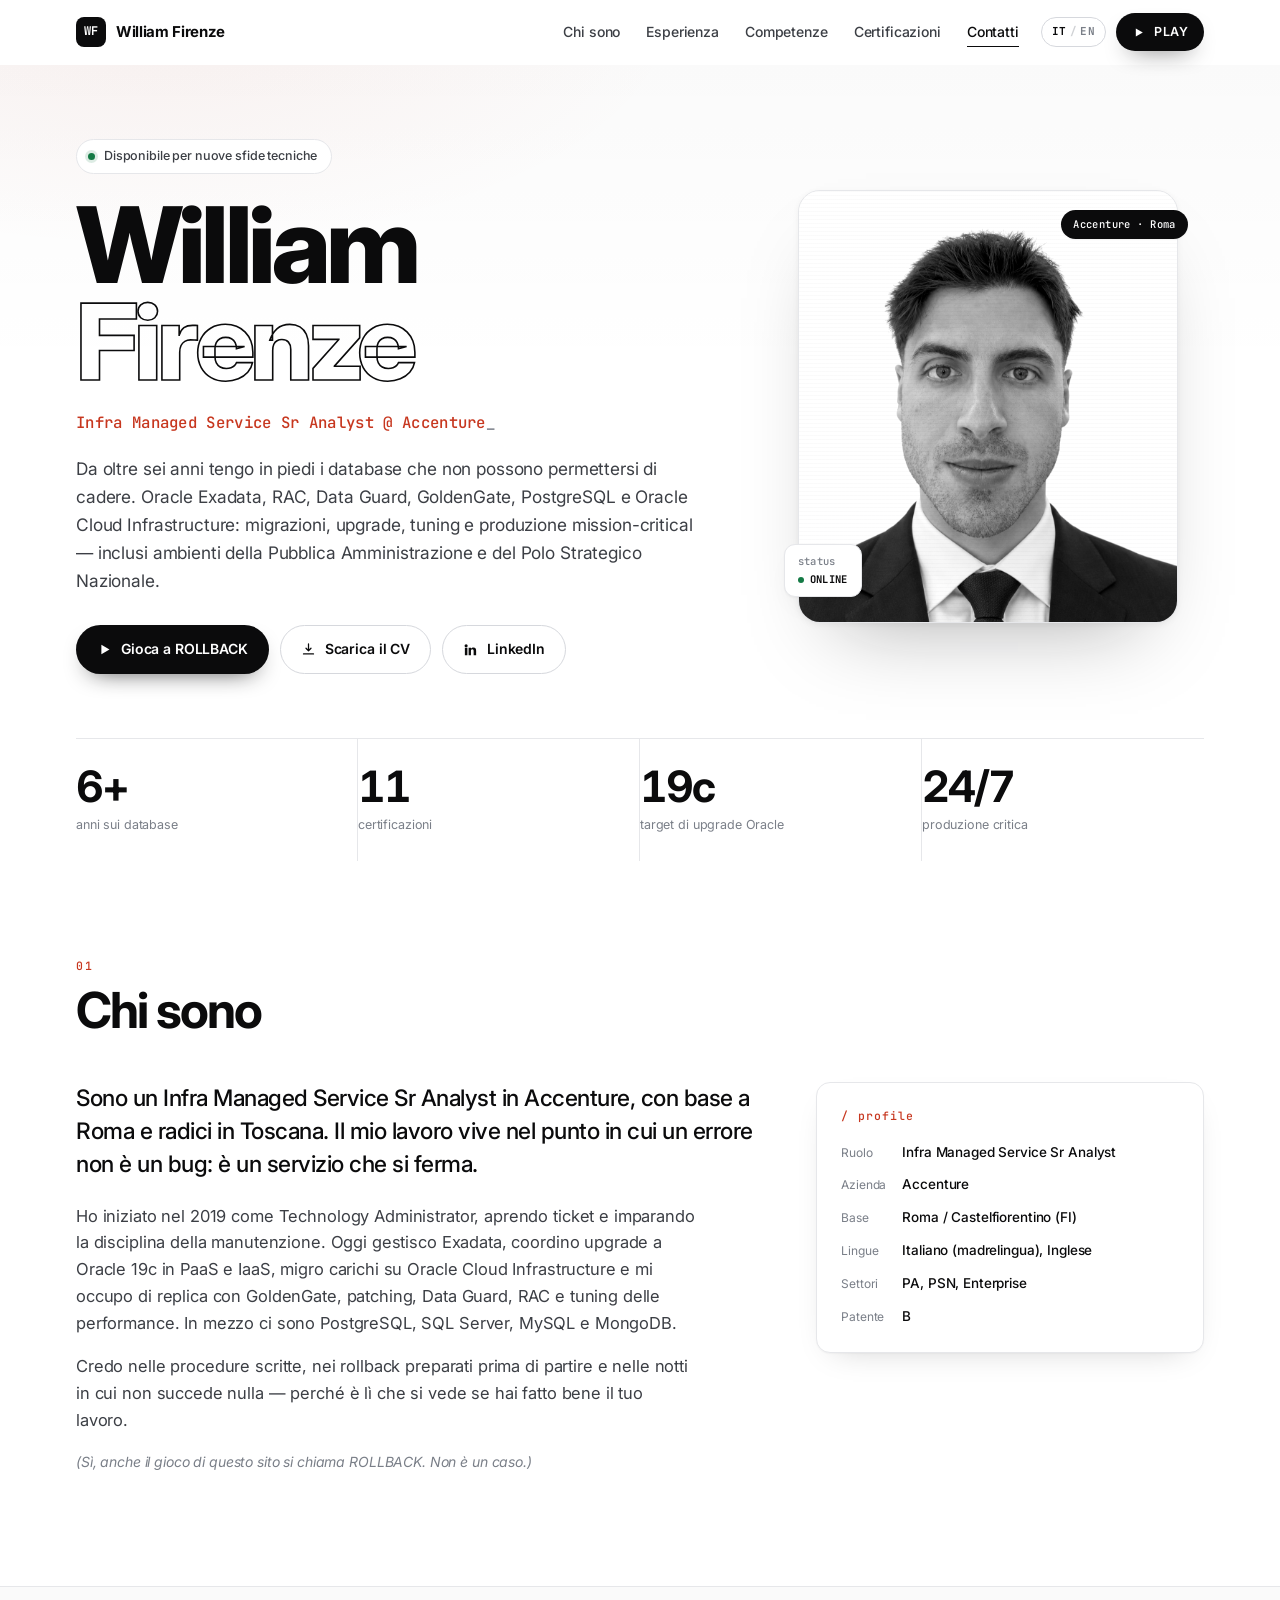
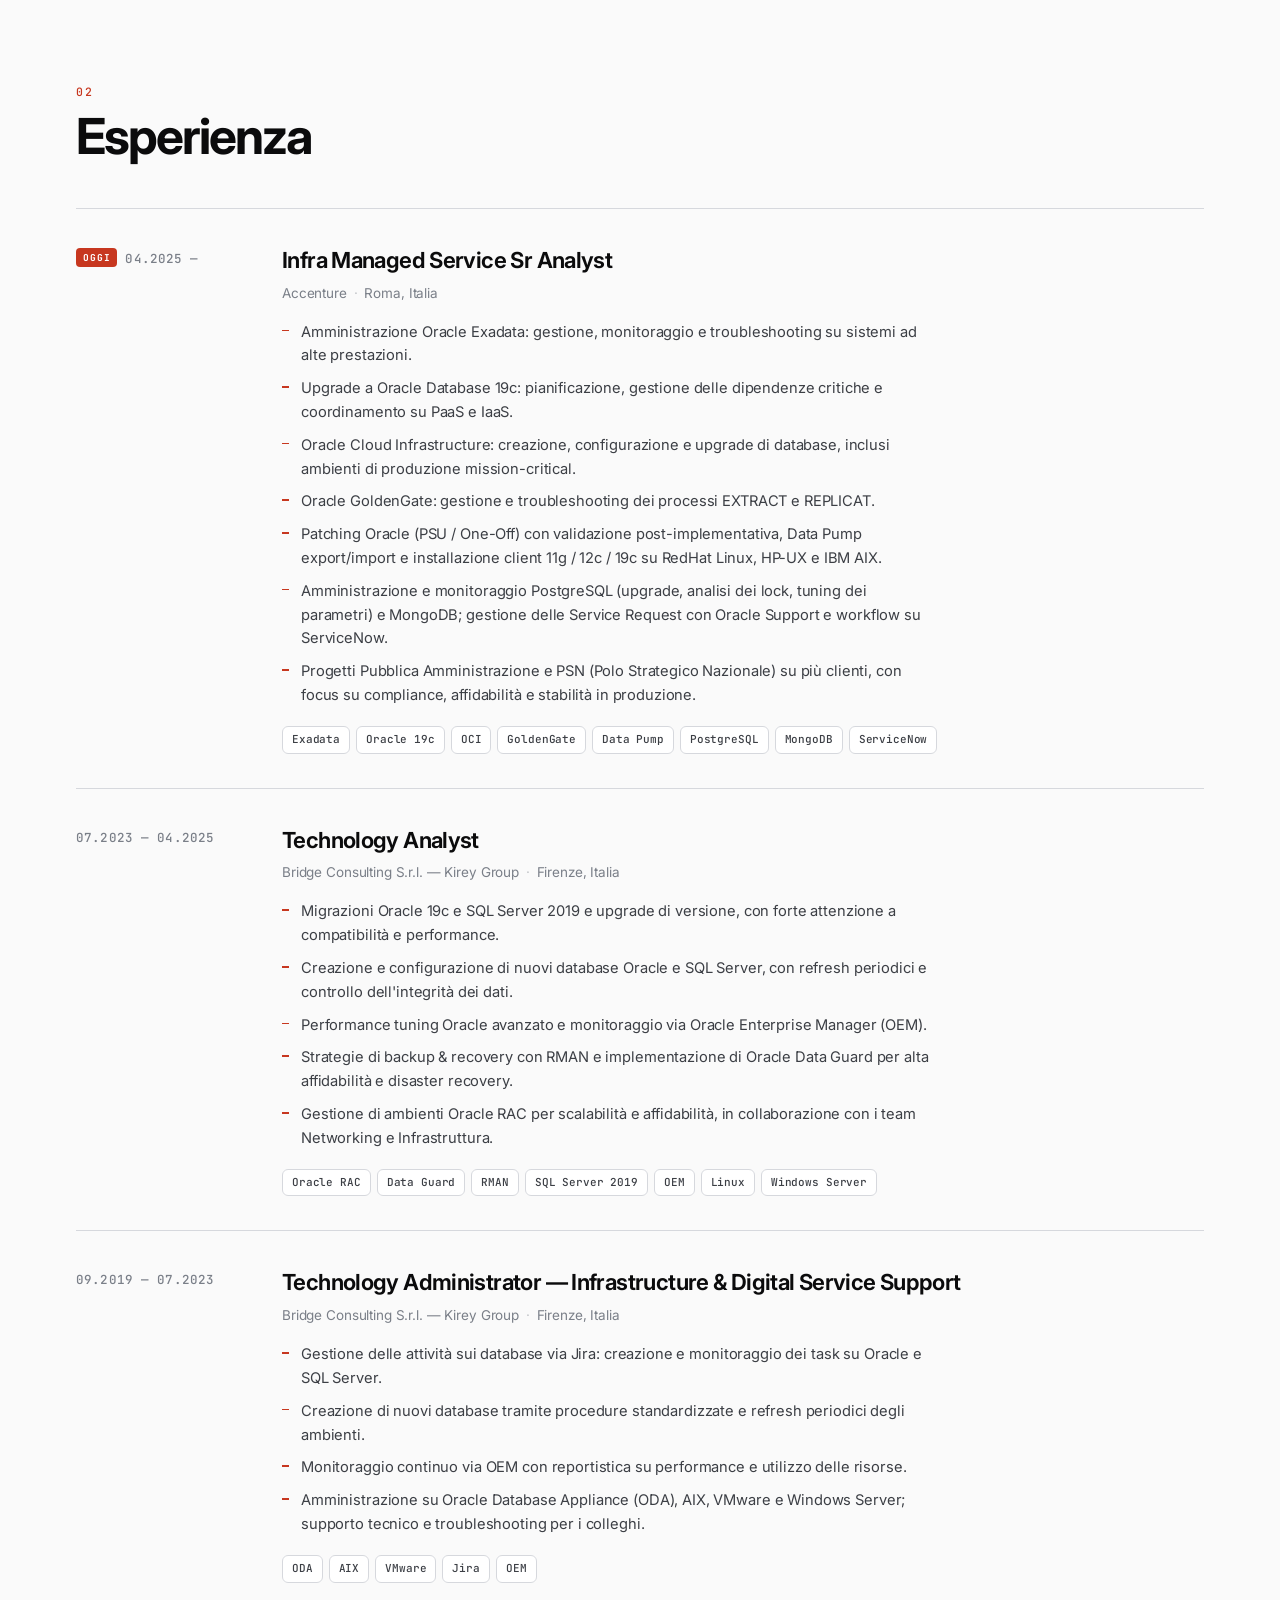
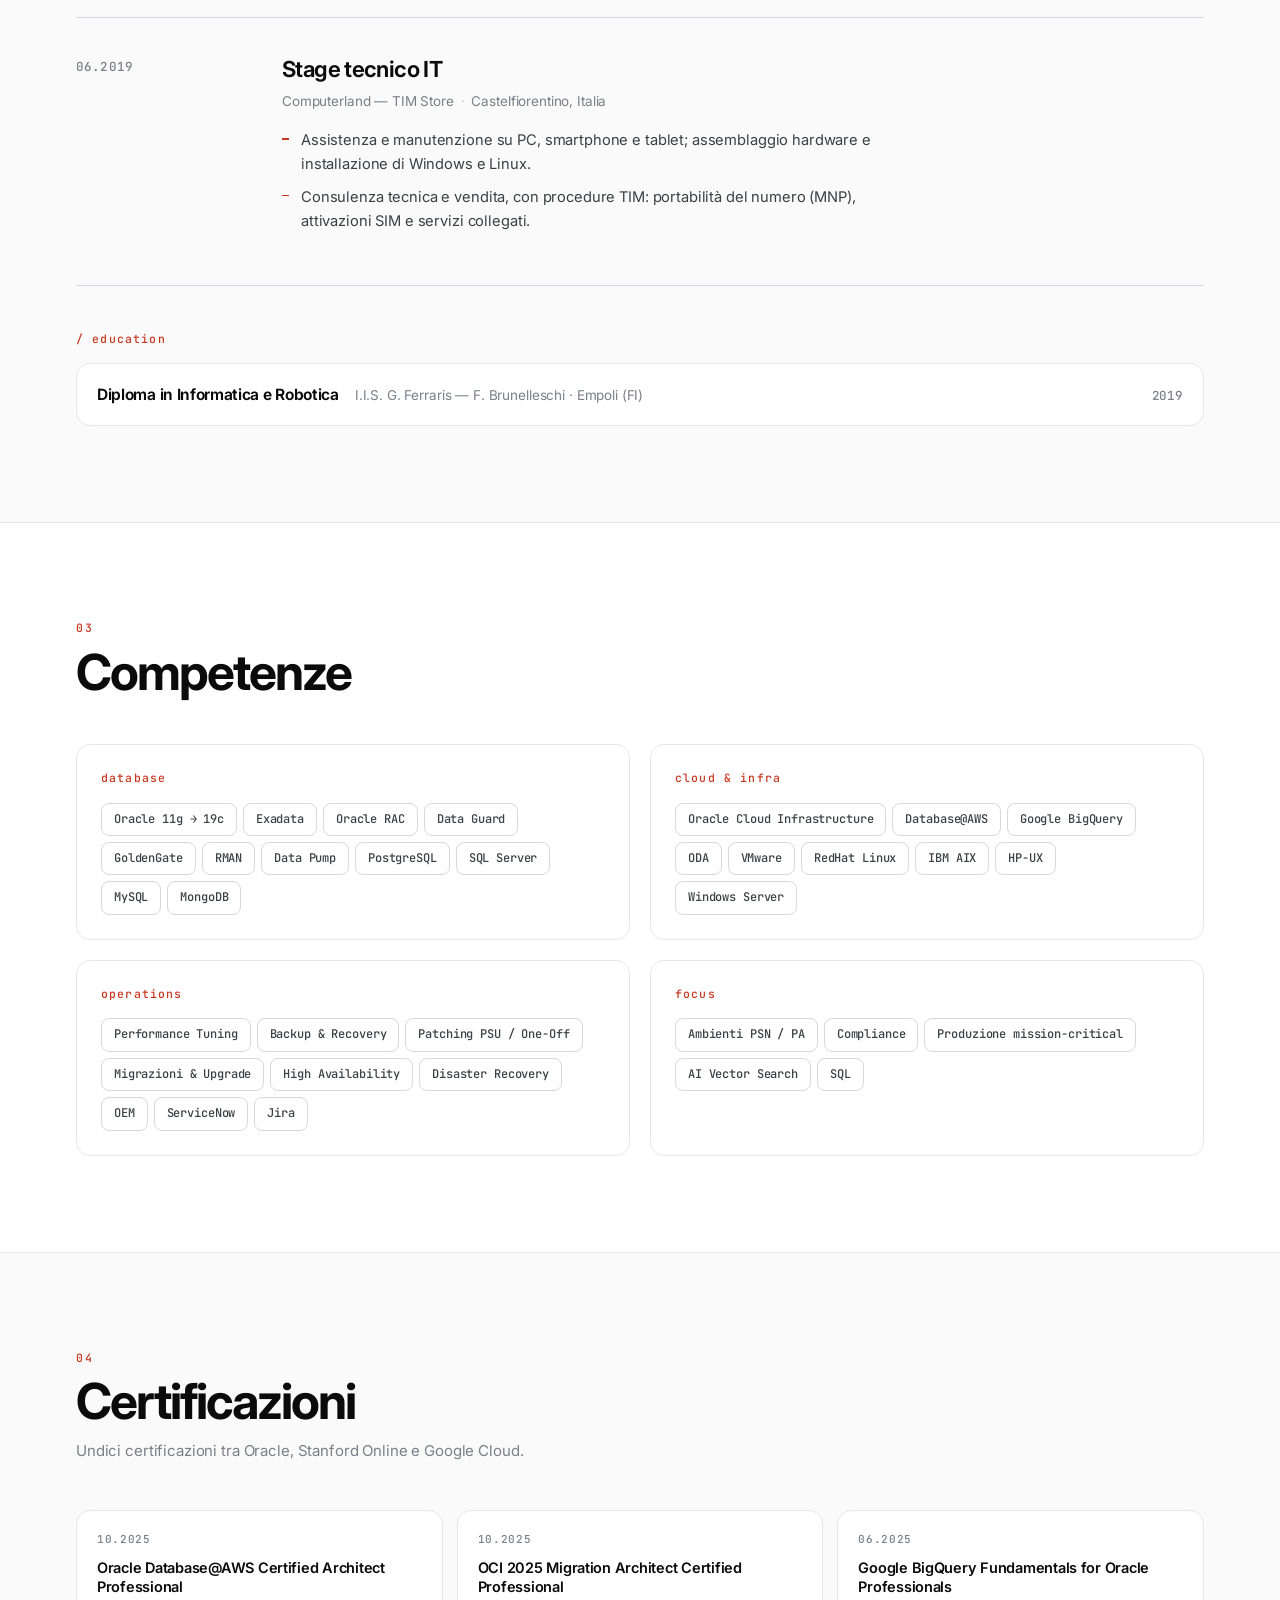
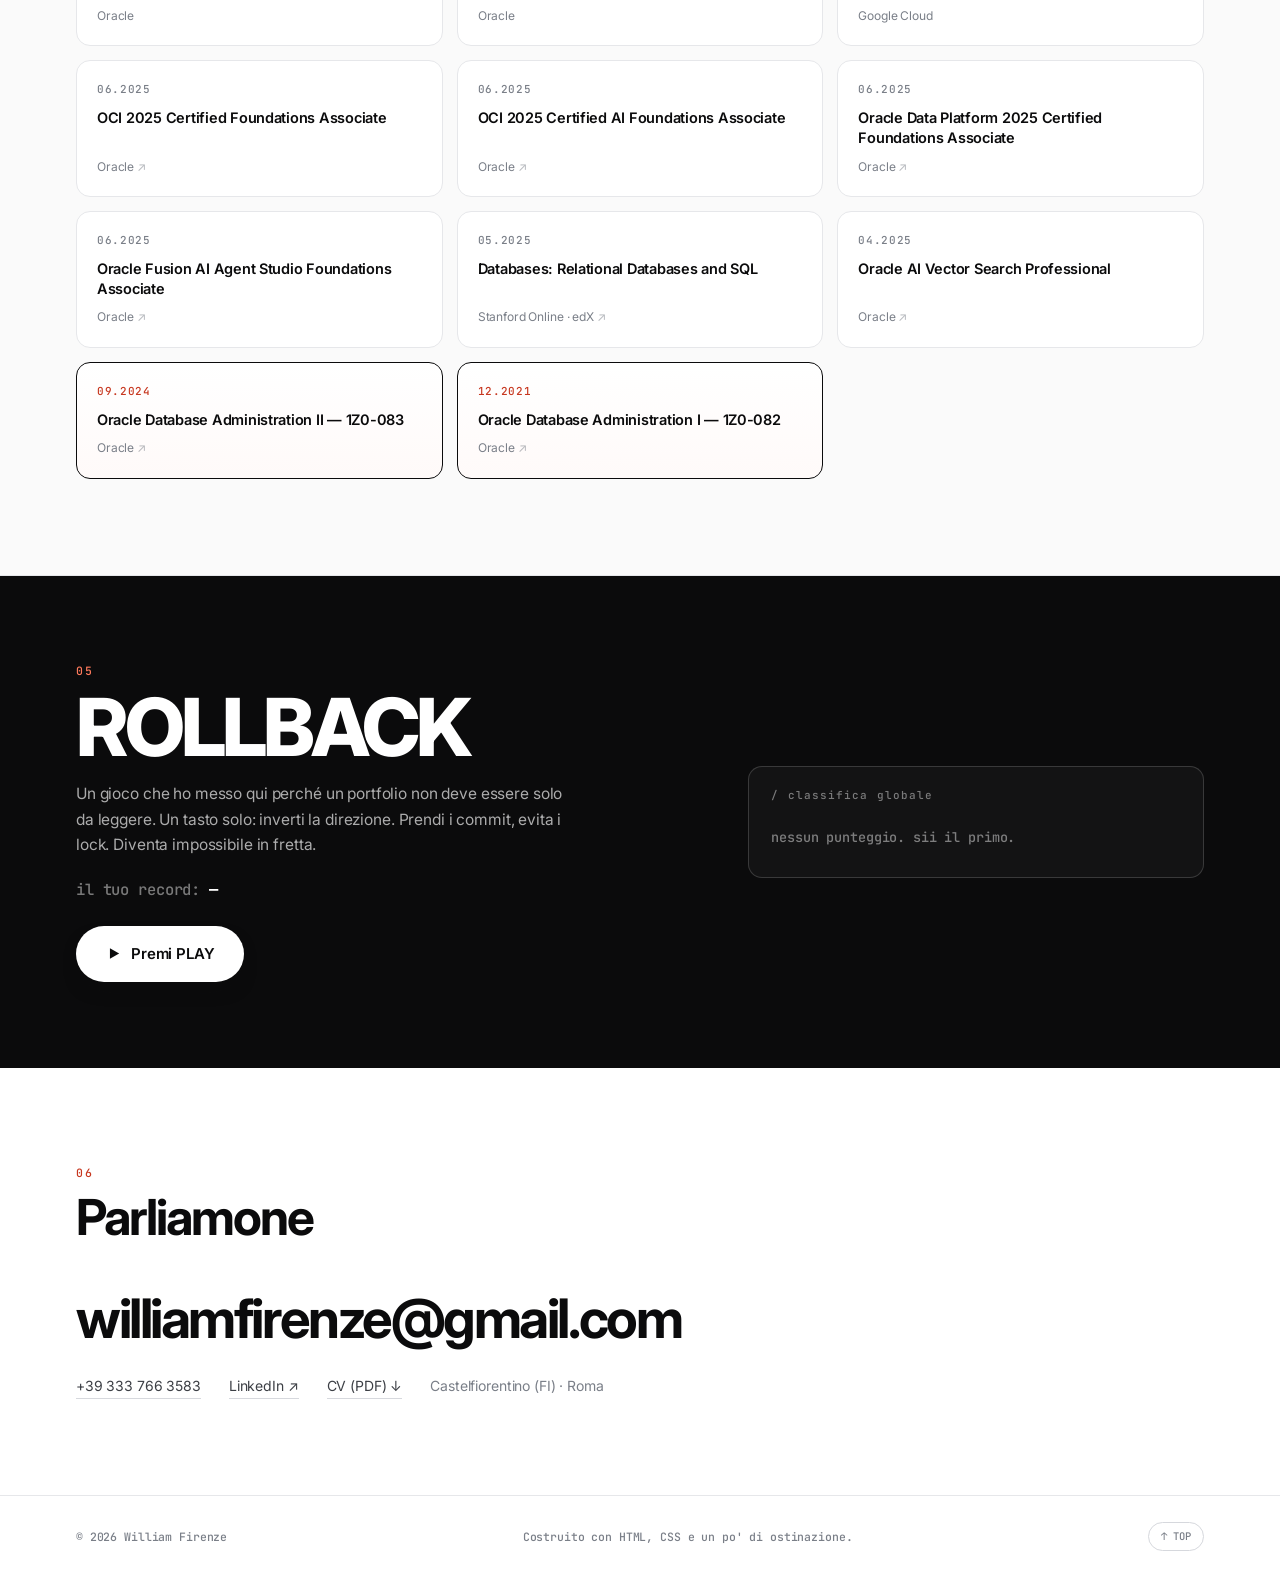
==== index.html @ ccd06795 "primo" ====
<!DOCTYPE html>
<html lang="it">
<head>
<meta charset="utf-8">
<meta name="viewport" content="width=device-width, initial-scale=1, viewport-fit=cover">
<title>William Firenze — Database &amp; Cloud Infrastructure Engineer</title>
<meta name="description" content="Portfolio di William Firenze — Infra Managed Service Sr Analyst in Accenture. Oracle Exadata, OCI, PostgreSQL, GoldenGate, high availability. Esperienze, certificazioni e un gioco: ROLLBACK.">
<meta name="author" content="William Firenze">
<meta name="theme-color" content="#ffffff">
<meta property="og:type" content="website">
<meta property="og:title" content="William Firenze — Database &amp; Cloud Infrastructure Engineer">
<meta property="og:description" content="Oracle • OCI • PostgreSQL • High Availability. Portfolio digitale + il gioco ROLLBACK con classifica online.">
<meta property="og:image" content="assets/img/william.jpg">
<link rel="icon" href="data:image/svg+xml,<svg xmlns='http://www.w3.org/2000/svg' viewBox='0 0 100 100'><rect width='100' height='100' rx='22' fill='%230b0b0c'/><text x='50' y='70' font-size='56' font-family='monospace' font-weight='700' fill='%23fff' text-anchor='middle'>W</text></svg>">
<link rel="preconnect" href="https://fonts.googleapis.com">
<link rel="preconnect" href="https://fonts.gstatic.com" crossorigin>
<link href="https://fonts.googleapis.com/css2?family=Inter:wght@300;400;500;600;700;800&amp;family=JetBrains+Mono:wght@400;500;700&amp;display=swap" rel="stylesheet">
<link rel="stylesheet" href="assets/css/style.css">
</head>
<body>

<div class="scroll-progress" id="scrollProgress"></div>

<!-- ============ NAV ============ -->
<header class="nav" id="nav">
  <div class="nav__inner">
    <a href="#top" class="brand">
      <span class="brand__mark">WF</span>
      <span class="brand__txt">William&nbsp;Firenze</span>
    </a>
    <nav class="nav__links" id="navLinks">
      <a href="#about"   data-it="Chi sono"       data-en="About">Chi sono</a>
      <a href="#work"    data-it="Esperienza"     data-en="Experience">Esperienza</a>
      <a href="#skills"  data-it="Competenze"     data-en="Skills">Competenze</a>
      <a href="#certs"   data-it="Certificazioni" data-en="Certifications">Certificazioni</a>
      <a href="#contact" data-it="Contatti"       data-en="Contact">Contatti</a>
    </nav>
    <div class="nav__actions">
      <button class="lang" id="langBtn" type="button" aria-label="Cambia lingua / Switch language">
        <span class="lang__a">IT</span><span class="lang__sep">/</span><span class="lang__b">EN</span>
      </button>
      <button class="btn btn--play btn--sm" data-open-game type="button">
        <svg viewBox="0 0 24 24" width="13" height="13" aria-hidden="true"><path d="M7 4.5v15l13-7.5z" fill="currentColor"/></svg>
        <span>PLAY</span>
      </button>
      <button class="burger" id="burger" type="button" aria-label="Menu" aria-expanded="false"><i></i><i></i></button>
    </div>
  </div>
</header>

<main id="top">

<!-- ============ HERO ============ -->
<section class="hero">
  <div class="hero__grid wrap">
    <div class="hero__text">
      <div class="pill reveal">
        <span class="dot"></span>
        <span data-it="Disponibile per nuove sfide tecniche" data-en="Open to new technical challenges">Disponibile per nuove sfide tecniche</span>
      </div>
      <h1 class="reveal">William<br><span class="outline">Firenze</span></h1>
      <p class="hero__role mono reveal"><span id="typed"></span><span class="caret">_</span></p>
      <p class="hero__bio reveal"
         data-it="Da oltre sei anni tengo in piedi i database che non possono permettersi di cadere. Oracle Exadata, RAC, Data Guard, GoldenGate, PostgreSQL e Oracle Cloud Infrastructure: migrazioni, upgrade, tuning e produzione mission-critical — inclusi ambienti della Pubblica Amministrazione e del Polo Strategico Nazionale."
         data-en="For over six years I have kept alive the databases that cannot afford to go down. Oracle Exadata, RAC, Data Guard, GoldenGate, PostgreSQL and Oracle Cloud Infrastructure: migrations, upgrades, tuning and mission-critical production — including Italian Public Sector and PSN regulated environments.">
        Da oltre sei anni tengo in piedi i database che non possono permettersi di cadere. Oracle Exadata, RAC, Data Guard, GoldenGate, PostgreSQL e Oracle Cloud Infrastructure: migrazioni, upgrade, tuning e produzione mission-critical — inclusi ambienti della Pubblica Amministrazione e del Polo Strategico Nazionale.
      </p>
      <div class="hero__cta reveal">
        <button class="btn btn--play" data-open-game type="button">
          <svg viewBox="0 0 24 24" width="15" height="15" aria-hidden="true"><path d="M7 4.5v15l13-7.5z" fill="currentColor"/></svg>
          <span data-it="Gioca a ROLLBACK" data-en="Play ROLLBACK">Gioca a ROLLBACK</span>
        </button>
        <a class="btn btn--ghost" href="assets/files/CV_William_Firenze_2026_EN.pdf" download>
          <svg viewBox="0 0 24 24" width="15" height="15" aria-hidden="true"><path d="M12 3v11m0 0 4-4m-4 4-4-4M4 19h16" stroke="currentColor" stroke-width="2" fill="none" stroke-linecap="round" stroke-linejoin="round"/></svg>
          <span data-it="Scarica il CV" data-en="Download CV">Scarica il CV</span>
        </a>
        <a class="btn btn--ghost" href="https://www.linkedin.com/in/william-firenze" target="_blank" rel="noopener">
          <svg viewBox="0 0 24 24" width="15" height="15" aria-hidden="true"><path fill="currentColor" d="M4.98 3.5a2.5 2.5 0 1 1 0 5 2.5 2.5 0 0 1 0-5zM3 9h4v12H3zM9 9h3.8v1.7h.05c.53-.95 1.83-1.95 3.77-1.95C20.4 8.75 21 11.1 21 14.2V21h-4v-6c0-1.43-.03-3.27-2-3.27-2 0-2.3 1.56-2.3 3.17V21H9z"/></svg>
          <span>LinkedIn</span>
        </a>
      </div>
    </div>

    <div class="hero__photo reveal">
      <div class="photo">
        <img src="assets/img/william.jpg" alt="William Firenze" width="520" height="600">
        <div class="photo__scan" aria-hidden="true"></div>
      </div>
      <div class="photo__badge mono">
        <span class="photo__badge-k">status</span>
        <span class="photo__badge-v"><b class="led"></b> ONLINE</span>
      </div>
      <div class="photo__tag mono">Accenture · Roma</div>
    </div>
  </div>

  <div class="wrap">
    <div class="stats reveal">
      <div class="stat"><b class="count" data-to="6" data-suffix="+">0</b><span data-it="anni sui database" data-en="years on databases">anni sui database</span></div>
      <div class="stat"><b class="count" data-to="11">0</b><span data-it="certificazioni" data-en="certifications">certificazioni</span></div>
      <div class="stat"><b class="count" data-to="19" data-suffix="c">0</b><span data-it="target di upgrade Oracle" data-en="Oracle upgrade target">target di upgrade Oracle</span></div>
      <div class="stat"><b class="count" data-to="24" data-suffix="/7">0</b><span data-it="produzione critica" data-en="critical production">produzione critica</span></div>
    </div>
  </div>
</section>

<!-- ============ ABOUT ============ -->
<section id="about" class="sec">
  <div class="wrap">
    <div class="sec__head reveal">
      <span class="sec__num mono">01</span>
      <h2 data-it="Chi sono" data-en="About">Chi sono</h2>
    </div>
    <div class="about">
      <div class="about__main">
        <p class="lead reveal"
           data-it="Sono un Infra Managed Service Sr Analyst in Accenture, con base a Roma e radici in Toscana. Il mio lavoro vive nel punto in cui un errore non è un bug: è un servizio che si ferma."
           data-en="I'm an Infra Managed Service Sr Analyst at Accenture, based in Rome with Tuscan roots. My work lives where a mistake isn't a bug: it's a service going down.">
          Sono un Infra Managed Service Sr Analyst in Accenture, con base a Roma e radici in Toscana. Il mio lavoro vive nel punto in cui un errore non è un bug: è un servizio che si ferma.
        </p>
        <p class="reveal" data-it="Ho iniziato nel 2019 come Technology Administrator, aprendo ticket e imparando la disciplina della manutenzione. Oggi gestisco Exadata, coordino upgrade a Oracle 19c in PaaS e IaaS, migro carichi su Oracle Cloud Infrastructure e mi occupo di replica con GoldenGate, patching, Data Guard, RAC e tuning delle performance. In mezzo ci sono PostgreSQL, SQL Server, MySQL e MongoDB."
           data-en="I started in 2019 as a Technology Administrator, opening tickets and learning the discipline of maintenance. Today I run Exadata, coordinate Oracle 19c upgrades across PaaS and IaaS, migrate workloads to Oracle Cloud Infrastructure and handle GoldenGate replication, patching, Data Guard, RAC and performance tuning. PostgreSQL, SQL Server, MySQL and MongoDB are part of the daily mix.">
          Ho iniziato nel 2019 come Technology Administrator, aprendo ticket e imparando la disciplina della manutenzione. Oggi gestisco Exadata, coordino upgrade a Oracle 19c in PaaS e IaaS, migro carichi su Oracle Cloud Infrastructure e mi occupo di replica con GoldenGate, patching, Data Guard, RAC e tuning delle performance. In mezzo ci sono PostgreSQL, SQL Server, MySQL e MongoDB.
        </p>
        <p class="reveal" data-it="Credo nelle procedure scritte, nei rollback preparati prima di partire e nelle notti in cui non succede nulla — perché è lì che si vede se hai fatto bene il tuo lavoro."
           data-en="I believe in written procedures, in rollbacks prepared before you start, and in the nights when nothing happens — because that's where you find out if you did your job well.">
          Credo nelle procedure scritte, nei rollback preparati prima di partire e nelle notti in cui non succede nulla — perché è lì che si vede se hai fatto bene il tuo lavoro.
        </p>
        <p class="about__wink reveal"
           data-it="(Sì, anche il gioco di questo sito si chiama ROLLBACK. Non è un caso.)"
           data-en="(Yes, the game on this site is called ROLLBACK too. Not a coincidence.)">
          (Sì, anche il gioco di questo sito si chiama ROLLBACK. Non è un caso.)
        </p>
      </div>
      <aside class="about__card reveal">
        <div class="card">
          <h3 class="mono">/ profile</h3>
          <dl class="kv">
            <dt data-it="Ruolo"   data-en="Role">Ruolo</dt><dd>Infra Managed Service Sr Analyst</dd>
            <dt data-it="Azienda" data-en="Company">Azienda</dt><dd>Accenture</dd>
            <dt data-it="Base"    data-en="Based in">Base</dt><dd data-it="Roma / Castelfiorentino (FI)" data-en="Rome / Castelfiorentino (IT)">Roma / Castelfiorentino (FI)</dd>
            <dt data-it="Lingue"  data-en="Languages">Lingue</dt><dd data-it="Italiano (madrelingua), Inglese" data-en="Italian (native), English">Italiano (madrelingua), Inglese</dd>
            <dt data-it="Settori" data-en="Sectors">Settori</dt><dd data-it="PA, PSN, Enterprise" data-en="Public Sector, PSN, Enterprise">PA, PSN, Enterprise</dd>
            <dt data-it="Patente" data-en="Licence">Patente</dt><dd>B</dd>
          </dl>
        </div>
      </aside>
    </div>
  </div>
</section>

<!-- ============ WORK ============ -->
<section id="work" class="sec sec--alt">
  <div class="wrap">
    <div class="sec__head reveal">
      <span class="sec__num mono">02</span>
      <h2 data-it="Esperienza" data-en="Experience">Esperienza</h2>
    </div>

    <ol class="tl">
      <li class="tl__item reveal">
        <div class="tl__when mono"><span class="tl__now" data-it="OGGI" data-en="NOW">OGGI</span>04.2025 —</div>
        <div class="tl__body">
          <h3>Infra Managed Service Sr Analyst</h3>
          <p class="tl__org">Accenture <span class="sep">·</span> <span data-it="Roma, Italia" data-en="Rome, Italy">Roma, Italia</span></p>
          <ul class="tl__list">
            <li data-it="Amministrazione Oracle Exadata: gestione, monitoraggio e troubleshooting su sistemi ad alte prestazioni." data-en="Oracle Exadata administration: management, monitoring and troubleshooting on high-performance systems.">Amministrazione Oracle Exadata: gestione, monitoraggio e troubleshooting su sistemi ad alte prestazioni.</li>
            <li data-it="Upgrade a Oracle Database 19c: pianificazione, gestione delle dipendenze critiche e coordinamento su PaaS e IaaS." data-en="Oracle Database upgrades to 19c: planning, critical dependency management and coordination across PaaS and IaaS.">Upgrade a Oracle Database 19c: pianificazione, gestione delle dipendenze critiche e coordinamento su PaaS e IaaS.</li>
            <li data-it="Oracle Cloud Infrastructure: creazione, configurazione e upgrade di database, inclusi ambienti di produzione mission-critical." data-en="Oracle Cloud Infrastructure: creation, configuration and upgrade of databases, including mission-critical production environments.">Oracle Cloud Infrastructure: creazione, configurazione e upgrade di database, inclusi ambienti di produzione mission-critical.</li>
            <li data-it="Oracle GoldenGate: gestione e troubleshooting dei processi EXTRACT e REPLICAT." data-en="Oracle GoldenGate: management and troubleshooting of EXTRACT and REPLICAT processes.">Oracle GoldenGate: gestione e troubleshooting dei processi EXTRACT e REPLICAT.</li>
            <li data-it="Patching Oracle (PSU / One-Off) con validazione post-implementativa, Data Pump export/import e installazione client 11g / 12c / 19c su RedHat Linux, HP-UX e IBM AIX." data-en="Oracle patching (PSU / One-Off) with post-implementation validation, Data Pump export/import and client installs 11g / 12c / 19c on RedHat Linux, HP-UX and IBM AIX.">Patching Oracle (PSU / One-Off) con validazione post-implementativa, Data Pump export/import e installazione client 11g / 12c / 19c su RedHat Linux, HP-UX e IBM AIX.</li>
            <li data-it="Amministrazione e monitoraggio PostgreSQL (upgrade, analisi dei lock, tuning dei parametri) e MongoDB; gestione delle Service Request con Oracle Support e workflow su ServiceNow." data-en="PostgreSQL administration and monitoring (upgrades, lock analysis, parameter tuning) and MongoDB; Oracle Support Service Requests and ServiceNow workflows.">Amministrazione e monitoraggio PostgreSQL (upgrade, analisi dei lock, tuning dei parametri) e MongoDB; gestione delle Service Request con Oracle Support e workflow su ServiceNow.</li>
            <li data-it="Progetti Pubblica Amministrazione e PSN (Polo Strategico Nazionale) su più clienti, con focus su compliance, affidabilità e stabilità in produzione." data-en="Public Sector and PSN (Polo Strategico Nazionale) projects across multiple customers, focused on compliance, reliability and production stability.">Progetti Pubblica Amministrazione e PSN (Polo Strategico Nazionale) su più clienti, con focus su compliance, affidabilità e stabilità in produzione.</li>
          </ul>
          <div class="chips"><span>Exadata</span><span>Oracle 19c</span><span>OCI</span><span>GoldenGate</span><span>Data Pump</span><span>PostgreSQL</span><span>MongoDB</span><span>ServiceNow</span></div>
        </div>
      </li>

      <li class="tl__item reveal">
        <div class="tl__when mono">07.2023 — 04.2025</div>
        <div class="tl__body">
          <h3>Technology Analyst</h3>
          <p class="tl__org">Bridge Consulting S.r.l. — Kirey Group <span class="sep">·</span> <span data-it="Firenze, Italia" data-en="Florence, Italy">Firenze, Italia</span></p>
          <ul class="tl__list">
            <li data-it="Migrazioni Oracle 19c e SQL Server 2019 e upgrade di versione, con forte attenzione a compatibilità e performance." data-en="Oracle 19c and SQL Server 2019 migrations and version upgrades, with strong focus on compatibility and performance.">Migrazioni Oracle 19c e SQL Server 2019 e upgrade di versione, con forte attenzione a compatibilità e performance.</li>
            <li data-it="Creazione e configurazione di nuovi database Oracle e SQL Server, con refresh periodici e controllo dell'integrità dei dati." data-en="Creation and configuration of new Oracle and SQL Server databases, with periodic refreshes and data integrity checks.">Creazione e configurazione di nuovi database Oracle e SQL Server, con refresh periodici e controllo dell'integrità dei dati.</li>
            <li data-it="Performance tuning Oracle avanzato e monitoraggio via Oracle Enterprise Manager (OEM)." data-en="Advanced Oracle performance tuning and monitoring through Oracle Enterprise Manager (OEM).">Performance tuning Oracle avanzato e monitoraggio via Oracle Enterprise Manager (OEM).</li>
            <li data-it="Strategie di backup &amp; recovery con RMAN e implementazione di Oracle Data Guard per alta affidabilità e disaster recovery." data-en="Backup &amp; recovery strategies with RMAN and Oracle Data Guard implementation for high availability and disaster recovery.">Strategie di backup &amp; recovery con RMAN e implementazione di Oracle Data Guard per alta affidabilità e disaster recovery.</li>
            <li data-it="Gestione di ambienti Oracle RAC per scalabilità e affidabilità, in collaborazione con i team Networking e Infrastruttura." data-en="Oracle RAC environment management for scalability and reliability, working alongside Networking and Infrastructure teams.">Gestione di ambienti Oracle RAC per scalabilità e affidabilità, in collaborazione con i team Networking e Infrastruttura.</li>
          </ul>
          <div class="chips"><span>Oracle RAC</span><span>Data Guard</span><span>RMAN</span><span>SQL Server 2019</span><span>OEM</span><span>Linux</span><span>Windows Server</span></div>
        </div>
      </li>

      <li class="tl__item reveal">
        <div class="tl__when mono">09.2019 — 07.2023</div>
        <div class="tl__body">
          <h3>Technology Administrator — Infrastructure &amp; Digital Service Support</h3>
          <p class="tl__org">Bridge Consulting S.r.l. — Kirey Group <span class="sep">·</span> <span data-it="Firenze, Italia" data-en="Florence, Italy">Firenze, Italia</span></p>
          <ul class="tl__list">
            <li data-it="Gestione delle attività sui database via Jira: creazione e monitoraggio dei task su Oracle e SQL Server." data-en="Database task management via Jira: creation and monitoring of Oracle and SQL Server tasks.">Gestione delle attività sui database via Jira: creazione e monitoraggio dei task su Oracle e SQL Server.</li>
            <li data-it="Creazione di nuovi database tramite procedure standardizzate e refresh periodici degli ambienti." data-en="Creation of new databases through standardised procedures and periodic environment refreshes.">Creazione di nuovi database tramite procedure standardizzate e refresh periodici degli ambienti.</li>
            <li data-it="Monitoraggio continuo via OEM con reportistica su performance e utilizzo delle risorse." data-en="Continuous monitoring via OEM with performance and resource usage reporting.">Monitoraggio continuo via OEM con reportistica su performance e utilizzo delle risorse.</li>
            <li data-it="Amministrazione su Oracle Database Appliance (ODA), AIX, VMware e Windows Server; supporto tecnico e troubleshooting per i colleghi." data-en="Administration on Oracle Database Appliance (ODA), AIX, VMware and Windows Server; technical support and troubleshooting for colleagues.">Amministrazione su Oracle Database Appliance (ODA), AIX, VMware e Windows Server; supporto tecnico e troubleshooting per i colleghi.</li>
          </ul>
          <div class="chips"><span>ODA</span><span>AIX</span><span>VMware</span><span>Jira</span><span>OEM</span></div>
        </div>
      </li>

      <li class="tl__item reveal">
        <div class="tl__when mono">06.2019</div>
        <div class="tl__body">
          <h3 data-it="Stage tecnico IT" data-en="IT Technical Intern">Stage tecnico IT</h3>
          <p class="tl__org">Computerland — TIM Store <span class="sep">·</span> <span data-it="Castelfiorentino, Italia" data-en="Castelfiorentino, Italy">Castelfiorentino, Italia</span></p>
          <ul class="tl__list">
            <li data-it="Assistenza e manutenzione su PC, smartphone e tablet; assemblaggio hardware e installazione di Windows e Linux." data-en="Support and maintenance on PCs, phones and tablets; hardware assembly and Windows / Linux installation.">Assistenza e manutenzione su PC, smartphone e tablet; assemblaggio hardware e installazione di Windows e Linux.</li>
            <li data-it="Consulenza tecnica e vendita, con procedure TIM: portabilità del numero (MNP), attivazioni SIM e servizi collegati." data-en="Technical consulting and sales, with TIM procedures: number portability (MNP), SIM activations and related services.">Consulenza tecnica e vendita, con procedure TIM: portabilità del numero (MNP), attivazioni SIM e servizi collegati.</li>
          </ul>
        </div>
      </li>
    </ol>

    <div class="edu reveal">
      <h3 class="mono">/ education</h3>
      <div class="edu__row">
        <b data-it="Diploma in Informatica e Robotica" data-en="High School Diploma in Computer Science &amp; Robotics">Diploma in Informatica e Robotica</b>
        <span>I.I.S. G. Ferraris — F. Brunelleschi · Empoli (FI)</span>
        <span class="mono">2019</span>
      </div>
    </div>
  </div>
</section>

<!-- ============ SKILLS ============ -->
<section id="skills" class="sec">
  <div class="wrap">
    <div class="sec__head reveal">
      <span class="sec__num mono">03</span>
      <h2 data-it="Competenze" data-en="Skills">Competenze</h2>
    </div>
    <div class="skills">
      <div class="skillbox reveal">
        <h3 class="mono">database</h3>
        <div class="chips chips--lg"><span>Oracle 11g → 19c</span><span>Exadata</span><span>Oracle RAC</span><span>Data Guard</span><span>GoldenGate</span><span>RMAN</span><span>Data Pump</span><span>PostgreSQL</span><span>SQL Server</span><span>MySQL</span><span>MongoDB</span></div>
      </div>
      <div class="skillbox reveal">
        <h3 class="mono">cloud &amp; infra</h3>
        <div class="chips chips--lg"><span>Oracle Cloud Infrastructure</span><span>Database@AWS</span><span>Google BigQuery</span><span>ODA</span><span>VMware</span><span>RedHat Linux</span><span>IBM AIX</span><span>HP-UX</span><span>Windows Server</span></div>
      </div>
      <div class="skillbox reveal">
        <h3 class="mono">operations</h3>
        <div class="chips chips--lg"><span>Performance Tuning</span><span>Backup &amp; Recovery</span><span>Patching PSU / One-Off</span><span data-it="Migrazioni &amp; Upgrade" data-en="Migrations &amp; Upgrades">Migrazioni &amp; Upgrade</span><span>High Availability</span><span>Disaster Recovery</span><span>OEM</span><span>ServiceNow</span><span>Jira</span></div>
      </div>
      <div class="skillbox reveal">
        <h3 class="mono">focus</h3>
        <div class="chips chips--lg"><span data-it="Ambienti PSN / PA" data-en="PSN / Public Sector">Ambienti PSN / PA</span><span>Compliance</span><span data-it="Produzione mission-critical" data-en="Mission-critical production">Produzione mission-critical</span><span>AI Vector Search</span><span>SQL</span></div>
      </div>
    </div>
  </div>
</section>

<!-- ============ CERTS ============ -->
<section id="certs" class="sec sec--alt">
  <div class="wrap">
    <div class="sec__head reveal">
      <span class="sec__num mono">04</span>
      <h2 data-it="Certificazioni" data-en="Certifications">Certificazioni</h2>
      <p class="sec__sub" data-it="Undici certificazioni tra Oracle, Stanford Online e Google Cloud." data-en="Eleven certifications across Oracle, Stanford Online and Google Cloud.">Undici certificazioni tra Oracle, Stanford Online e Google Cloud.</p>
    </div>
    <div class="certs">
      <div class="cert reveal">
        <span class="cert__date mono">10.2025</span>
        <b>Oracle Database@AWS Certified Architect Professional</b>
        <span class="cert__iss">Oracle</span>
      </div>
      <div class="cert reveal">
        <span class="cert__date mono">10.2025</span>
        <b>OCI 2025 Migration Architect Certified Professional</b>
        <span class="cert__iss">Oracle</span>
      </div>
      <div class="cert reveal">
        <span class="cert__date mono">06.2025</span>
        <b>Google BigQuery Fundamentals for Oracle Professionals</b>
        <span class="cert__iss">Google Cloud</span>
      </div>
      <a class="cert reveal" target="_blank" rel="noopener" href="https://catalog-education.oracle.com/pls/certview/sharebadge?id=71EABFF684467571CAD78453521023419B317B51021DF33C5D154C6F650CDDA7">
        <span class="cert__date mono">06.2025</span>
        <b>OCI 2025 Certified Foundations Associate</b>
        <span class="cert__iss">Oracle <i class="ext">↗</i></span>
      </a>
      <a class="cert reveal" target="_blank" rel="noopener" href="https://catalog-education.oracle.com/ords/certview/sharebadge?id=2019871CEC31AC70E7A3B4E50BE928C807D1A958EDAD044F050CA872BEC31AFC">
        <span class="cert__date mono">06.2025</span>
        <b>OCI 2025 Certified AI Foundations Associate</b>
        <span class="cert__iss">Oracle <i class="ext">↗</i></span>
      </a>
      <a class="cert reveal" target="_blank" rel="noopener" href="https://catalog-education.oracle.com/ords/certview/sharebadge?id=EEE8AC6228779A73F9ABD42885FBB8C41160F2783930D0091D4CB62BC3218E51">
        <span class="cert__date mono">06.2025</span>
        <b>Oracle Data Platform 2025 Certified Foundations Associate</b>
        <span class="cert__iss">Oracle <i class="ext">↗</i></span>
      </a>
      <a class="cert reveal" target="_blank" rel="noopener" href="https://catalog-education.oracle.com/ords/certview/sharebadge?id=7EB9D45F3397B38F40E8E81D5A197AA136CEAA5E9955F8E1971545DA27020D90">
        <span class="cert__date mono">06.2025</span>
        <b>Oracle Fusion AI Agent Studio Foundations Associate</b>
        <span class="cert__iss">Oracle <i class="ext">↗</i></span>
      </a>
      <a class="cert reveal" target="_blank" rel="noopener" href="https://courses.edx.org/certificates/1a9d31342942471ebb46f476bd98ca91">
        <span class="cert__date mono">05.2025</span>
        <b>Databases: Relational Databases and SQL</b>
        <span class="cert__iss">Stanford Online · edX <i class="ext">↗</i></span>
      </a>
      <a class="cert reveal" target="_blank" rel="noopener" href="https://catalog-education.oracle.com/ords/certview/sharebadge?id=AF17B70CFC5D77E955A381E4107840C83F01F7889B3B41DABCF2C6494796E1DC">
        <span class="cert__date mono">04.2025</span>
        <b>Oracle AI Vector Search Professional</b>
        <span class="cert__iss">Oracle <i class="ext">↗</i></span>
      </a>
      <a class="cert reveal cert--hl" target="_blank" rel="noopener" href="https://education.oracle.com/oracle-database-administration-i/pexam_1Z0-083">
        <span class="cert__date mono">09.2024</span>
        <b>Oracle Database Administration II — 1Z0-083</b>
        <span class="cert__iss">Oracle <i class="ext">↗</i></span>
      </a>
      <a class="cert reveal cert--hl" target="_blank" rel="noopener" href="https://education.oracle.com/oracle-database-administration-i/pexam_1Z0-082">
        <span class="cert__date mono">12.2021</span>
        <b>Oracle Database Administration I — 1Z0-082</b>
        <span class="cert__iss">Oracle <i class="ext">↗</i></span>
      </a>
    </div>
  </div>
</section>

<!-- ============ GAME TEASER ============ -->
<section class="sec sec--game">
  <div class="wrap">
    <div class="teaser reveal">
      <div class="teaser__l">
        <span class="sec__num mono">05</span>
        <h2>ROLLBACK</h2>
        <p data-it="Un gioco che ho messo qui perché un portfolio non deve essere solo da leggere. Un tasto solo: inverti la direzione. Prendi i commit, evita i lock. Diventa impossibile in fretta."
           data-en="A game I put here because a portfolio shouldn't only be read. One button: reverse direction. Grab the commits, dodge the locks. It gets impossible fast.">
          Un gioco che ho messo qui perché un portfolio non deve essere solo da leggere. Un tasto solo: inverti la direzione. Prendi i commit, evita i lock. Diventa impossibile in fretta.
        </p>
        <p class="teaser__meta mono"><span data-it="il tuo record" data-en="your best">il tuo record</span>: <b id="teaserBest">—</b></p>
        <button class="btn btn--play btn--big" data-open-game type="button">
          <svg viewBox="0 0 24 24" width="17" height="17" aria-hidden="true"><path d="M7 4.5v15l13-7.5z" fill="currentColor"/></svg>
          <span data-it="Premi PLAY" data-en="Press PLAY">Premi PLAY</span>
        </button>
      </div>
      <div class="teaser__r">
        <div class="lb-preview">
          <h3 class="mono" data-it="/ classifica globale" data-en="/ global leaderboard">/ classifica globale</h3>
          <ol class="lb" id="teaserBoard"><li class="lb__empty mono">…</li></ol>
        </div>
      </div>
    </div>
  </div>
</section>

<!-- ============ CONTACT ============ -->
<section id="contact" class="sec">
  <div class="wrap">
    <div class="sec__head reveal">
      <span class="sec__num mono">06</span>
      <h2 data-it="Parliamone" data-en="Let's talk">Parliamone</h2>
    </div>
    <div class="contact reveal">
      <a class="contact__big" href="mailto:williamfirenze@gmail.com">williamfirenze@gmail.com</a>
      <div class="contact__row">
        <a href="tel:+393337663583">+39 333 766 3583</a>
        <a href="https://www.linkedin.com/in/william-firenze" target="_blank" rel="noopener">LinkedIn ↗</a>
        <a href="assets/files/CV_William_Firenze_2026_EN.pdf" download>CV (PDF) ↓</a>
        <span data-it="Castelfiorentino (FI) · Roma" data-en="Castelfiorentino (IT) · Rome">Castelfiorentino (FI) · Roma</span>
      </div>
    </div>
  </div>
</section>

</main>

<footer class="foot">
  <div class="wrap foot__inner mono">
    <span>© <span id="year">2026</span> William Firenze</span>
    <span class="foot__mid" data-it="Costruito con HTML, CSS e un po' di ostinazione." data-en="Built with HTML, CSS and a bit of stubbornness.">Costruito con HTML, CSS e un po' di ostinazione.</span>
    <button class="foot__top" data-scroll-top type="button">↑ TOP</button>
  </div>
</footer>

<!-- ============ GAME MODAL ============ -->
<div class="modal" id="gameModal" role="dialog" aria-modal="true" aria-label="ROLLBACK" hidden>
  <div class="modal__bg" data-close-game></div>
  <div class="modal__panel">

    <div class="g-head">
      <div class="g-title">
        <b>ROLLBACK</b>
        <span class="mono" data-it="un tasto. nessuna pietà." data-en="one button. no mercy.">un tasto. nessuna pietà.</span>
      </div>
      <div class="g-hud mono">
        <div class="g-hud__i"><span data-it="PUNTI" data-en="SCORE">PUNTI</span><b id="hudScore">0</b></div>
        <div class="g-hud__i"><span>COMBO</span><b id="hudCombo">×1</b></div>
        <div class="g-hud__i"><span data-it="RECORD" data-en="BEST">RECORD</span><b id="hudBest">0</b></div>
      </div>
      <button class="g-close" data-close-game type="button" aria-label="Chiudi">✕</button>
    </div>

    <div class="g-stage" id="gStage">
      <canvas id="gameCanvas"></canvas>

      <div class="g-screen" id="scrStart">
        <div class="g-card">
          <h3>ROLLBACK</h3>
          <div class="g-rules">
            <span class="g-rule"><i class="sw sw--ink"></i><span data-it="Orbiti sull'anello. Sempre." data-en="You orbit the ring. Always.">Orbiti sull'anello. Sempre.</span></span>
            <span class="g-rule"><i class="sw sw--ok"></i><span data-it="Raccogli i COMMIT verdi." data-en="Collect the green COMMITs.">Raccogli i COMMIT verdi.</span></span>
            <span class="g-rule"><i class="sw sw--bad"></i><span data-it="Non toccare i LOCK rossi." data-en="Never touch the red LOCKs.">Non toccare i LOCK rossi.</span></span>
            <span class="g-rule"><i class="sw sw--gold"></i><span data-it="Il VACUUM dorato spazza via tutto." data-en="The golden VACUUM wipes everything.">Il VACUUM dorato spazza via tutto.</span></span>
          </div>
          <p class="g-key mono" data-it="SPAZIO · CLICK · TAP = inverti direzione" data-en="SPACE · CLICK · TAP = reverse direction">SPAZIO · CLICK · TAP = inverti direzione</p>
          <button class="btn btn--play btn--big" id="btnStart" type="button"><span data-it="INIZIA" data-en="START">INIZIA</span></button>
        </div>
      </div>

      <div class="g-screen" id="scrOver" hidden>
        <div class="g-card g-card--over">
          <span class="g-over-k mono">ORA-00060: deadlock detected</span>
          <div class="g-final">
            <div><span class="mono" data-it="PUNTEGGIO" data-en="SCORE">PUNTEGGIO</span><b id="overScore">0</b></div>
            <div><span class="mono" data-it="RECORD" data-en="BEST">RECORD</span><b id="overBest">0</b></div>
          </div>

          <form class="g-save" id="saveForm" autocomplete="off">
            <input id="playerName" maxlength="14" placeholder="IL TUO NOME" aria-label="Nome" required>
            <button class="btn btn--play" type="submit" id="saveBtn"><span data-it="SALVA" data-en="SAVE">SALVA</span></button>
          </form>
          <p class="g-msg mono" id="saveMsg"></p>

          <div class="g-board">
            <h4 class="mono"><span data-it="CLASSIFICA" data-en="LEADERBOARD">CLASSIFICA</span> <i id="boardSrc"></i></h4>
            <ol class="lb lb--game" id="gameBoard"><li class="lb__empty mono">…</li></ol>
          </div>

          <div class="g-actions">
            <button class="btn btn--play" id="btnRetry" type="button"><span data-it="RIGIOCA" data-en="PLAY AGAIN">RIGIOCA</span></button>
            <button class="btn btn--ghost" data-close-game type="button"><span data-it="Chiudi" data-en="Close">Chiudi</span></button>
          </div>
        </div>
      </div>

      <div class="g-tip mono" id="gTip" hidden data-it="SPAZIO o TAP per invertire" data-en="SPACE or TAP to reverse">SPAZIO o TAP per invertire</div>
    </div>
  </div>
</div>

<script src="assets/js/game.js" defer></script>
<script src="assets/js/main.js" defer></script>
</body>
</html>
---- assets/css/style.css ----
/* =========================================================
   William Firenze — portfolio
   ========================================================= */

:root{
  --bg:      #ffffff;
  --bg-alt:  #fafafa;
  --ink:     #0b0b0c;
  --ink-2:   #3c3f45;
  --ink-3:   #7a7f88;
  --line:    #e6e7ea;
  --line-2:  #d6d8dd;
  --accent:  #c7371f;
  --accent-s:#fdf0ed;
  --ok:      #147a45;
  --gold:    #b8860b;

  --wrap: 1180px;
  --r: 14px;
  --shadow: 0 1px 2px rgba(11,11,12,.04), 0 12px 32px -18px rgba(11,11,12,.22);
  --shadow-lg: 0 2px 6px rgba(11,11,12,.05), 0 40px 80px -40px rgba(11,11,12,.34);
  --sans: 'Inter', -apple-system, BlinkMacSystemFont, 'Segoe UI', Roboto, sans-serif;
  --mono: 'JetBrains Mono', ui-monospace, SFMono-Regular, Menlo, Consolas, monospace;
}

*,*::before,*::after{ box-sizing:border-box; }
html{ scroll-behavior:smooth; -webkit-text-size-adjust:100%; }
body{
  margin:0; background:var(--bg); color:var(--ink);
  font-family:var(--sans); font-size:16.5px; line-height:1.62;
  font-weight:400; letter-spacing:-.008em;
  -webkit-font-smoothing:antialiased; -moz-osx-font-smoothing:grayscale;
  overflow-x:hidden;
}
body.is-locked{ overflow:hidden; }
img{ max-width:100%; display:block; }
a{ color:inherit; text-decoration:none; }
button{ font:inherit; color:inherit; }
::selection{ background:var(--ink); color:#fff; }

.wrap{ width:100%; max-width:var(--wrap); margin-inline:auto; padding-inline:26px; }
.mono{ font-family:var(--mono); font-weight:500; }

/* ---------- scroll progress ---------- */
.scroll-progress{
  position:fixed; inset:0 auto auto 0; height:2px; width:0%;
  background:var(--ink); z-index:120; transition:width .08s linear;
}

/* ---------- nav ---------- */
.nav{
  position:sticky; top:0; z-index:100;
  background:rgba(255,255,255,.82); backdrop-filter:saturate(180%) blur(14px);
  border-bottom:1px solid transparent; transition:border-color .25s, box-shadow .25s;
}
.nav.is-stuck{ border-bottom-color:var(--line); box-shadow:0 8px 24px -22px rgba(0,0,0,.5); }
.nav__inner{
  max-width:var(--wrap); margin-inline:auto; padding:13px 26px;
  display:flex; align-items:center; gap:22px;
}
.brand{ display:flex; align-items:center; gap:10px; font-weight:700; letter-spacing:-.02em; }
.brand__mark{
  width:30px; height:30px; border-radius:8px; background:var(--ink); color:#fff;
  font-family:var(--mono); font-size:12px; font-weight:700;
  display:grid; place-items:center; letter-spacing:0;
}
.brand__txt{ font-size:15px; }
.nav__links{ display:flex; gap:26px; margin-left:auto; }
.nav__links a{
  font-size:14px; color:var(--ink-2); font-weight:500; position:relative; padding:4px 0;
}
.nav__links a::after{
  content:''; position:absolute; left:0; bottom:0; height:1.5px; width:0;
  background:var(--ink); transition:width .25s cubic-bezier(.2,.8,.2,1);
}
.nav__links a:hover{ color:var(--ink); }
.nav__links a:hover::after, .nav__links a.is-active::after{ width:100%; }
.nav__links a.is-active{ color:var(--ink); }
.nav__actions{ display:flex; align-items:center; gap:10px; }

.lang{
  background:none; border:1px solid var(--line-2); border-radius:999px;
  padding:5px 10px; font-family:var(--mono); font-size:11px; font-weight:700;
  cursor:pointer; letter-spacing:.04em; display:flex; gap:3px; color:var(--ink-3);
  transition:border-color .2s;
}
.lang:hover{ border-color:var(--ink); }
.lang__sep{ opacity:.35; }
.lang .lang__a{ color:var(--ink); }
html[lang="en"] .lang .lang__a{ color:var(--ink-3); }
html[lang="en"] .lang .lang__b{ color:var(--ink); }
.lang__b{ color:var(--ink-3); }

.burger{ display:none; background:none; border:0; cursor:pointer; padding:8px 4px; }
.burger i{ display:block; width:20px; height:1.8px; background:var(--ink); transition:.25s; }
.burger i+i{ margin-top:5px; }
.burger[aria-expanded="true"] i:first-child{ transform:translateY(3.4px) rotate(45deg); }
.burger[aria-expanded="true"] i:last-child{ transform:translateY(-3.4px) rotate(-45deg); }

/* ---------- buttons ---------- */
.btn{
  display:inline-flex; align-items:center; justify-content:center; gap:9px;
  padding:12px 20px; border-radius:999px; border:1px solid transparent;
  font-size:14px; font-weight:600; letter-spacing:-.01em; cursor:pointer;
  transition:transform .18s cubic-bezier(.2,.8,.2,1), background .2s, color .2s, border-color .2s, box-shadow .2s;
  white-space:nowrap;
}
.btn:active{ transform:scale(.97); }
.btn--play{ background:var(--ink); color:#fff; box-shadow:0 10px 24px -14px rgba(11,11,12,.9); }
.btn--play:hover{ background:var(--accent); box-shadow:0 14px 28px -12px rgba(199,55,31,.6); }
.btn--ghost{ background:#fff; color:var(--ink); border-color:var(--line-2); }
.btn--ghost:hover{ border-color:var(--ink); }
.btn--sm{ padding:8px 15px; font-size:12.5px; letter-spacing:.04em; }
.btn--big{ padding:15px 28px; font-size:15px; }

/* ---------- reveal ---------- */
.reveal{ opacity:0; transform:translateY(20px); transition:opacity .7s cubic-bezier(.2,.8,.2,1), transform .7s cubic-bezier(.2,.8,.2,1); }
.reveal.is-in{ opacity:1; transform:none; }
@media (prefers-reduced-motion:reduce){ .reveal{ opacity:1; transform:none; } html{ scroll-behavior:auto; } }

/* ---------- hero ---------- */
.hero{ padding:74px 0 0; position:relative; }
.hero::before{
  content:''; position:absolute; inset:0 0 auto 0; height:520px; pointer-events:none;
  background:
    radial-gradient(760px 340px at 12% -10%, rgba(199,55,31,.055), transparent 70%),
    linear-gradient(to bottom, rgba(0,0,0,.018), transparent 60%);
}
.hero__grid{
  display:grid; grid-template-columns:1.25fr .85fr; gap:60px; align-items:center;
  position:relative;
}
.pill{
  display:inline-flex; align-items:center; gap:9px; font-size:12.5px; font-weight:500;
  color:var(--ink-2); border:1px solid var(--line); background:#fff;
  padding:6px 14px 6px 11px; border-radius:999px; margin-bottom:22px;
}
.pill .dot{ width:7px; height:7px; border-radius:50%; background:var(--ok); box-shadow:0 0 0 3px rgba(20,122,69,.14); animation:blip 2.4s infinite; }
@keyframes blip{ 0%,100%{opacity:1} 50%{opacity:.35} }

h1{
  font-size:clamp(3.1rem, 8.4vw, 6.6rem); line-height:.92; letter-spacing:-.045em;
  font-weight:800; margin:0 0 20px;
}
h1 .outline{
  color:transparent; -webkit-text-stroke:1.6px var(--ink);
  transition:color .5s, -webkit-text-stroke-color .5s;
}
h1:hover .outline{ color:var(--accent); -webkit-text-stroke-color:var(--accent); }

.hero__role{
  font-size:clamp(.82rem,1.6vw,.98rem); color:var(--accent); letter-spacing:.02em;
  margin:0 0 20px; min-height:1.6em; font-weight:500;
}
.caret{ animation:blink 1.05s step-end infinite; color:var(--ink-3); }
@keyframes blink{ 50%{opacity:0} }

.hero__bio{ font-size:clamp(1rem,1.35vw,1.09rem); color:var(--ink-2); max-width:57ch; margin:0 0 30px; }
.hero__cta{ display:flex; flex-wrap:wrap; gap:11px; }

/* photo */
.hero__photo{ position:relative; justify-self:center; width:100%; max-width:380px; }
.photo{
  position:relative; border-radius:22px; overflow:hidden; background:var(--bg-alt);
  border:1px solid var(--line); box-shadow:var(--shadow-lg);
  aspect-ratio:1/1.14;
}
.photo img{
  width:100%; height:100%; object-fit:cover; object-position:center 14%;
  filter:grayscale(1) contrast(1.04);
  transition:filter .55s cubic-bezier(.2,.8,.2,1), transform .8s cubic-bezier(.2,.8,.2,1);
}
.hero__photo:hover .photo img{ filter:grayscale(0) contrast(1); transform:scale(1.025); }
.photo__scan{
  position:absolute; inset:0; pointer-events:none; opacity:.5;
  background:repeating-linear-gradient(to bottom, rgba(11,11,12,.035) 0 1px, transparent 1px 4px);
  mix-blend-mode:multiply;
}
.photo__badge{
  position:absolute; left:-14px; bottom:26px; background:#fff; border:1px solid var(--line);
  border-radius:11px; padding:8px 13px; font-size:10.5px; box-shadow:var(--shadow);
  display:flex; flex-direction:column; gap:1px; letter-spacing:.03em;
}
.photo__badge-k{ color:var(--ink-3); }
.photo__badge-v{ display:flex; align-items:center; gap:6px; font-weight:700; }
.led{ width:6px; height:6px; border-radius:50%; background:var(--ok); animation:blip 2s infinite; }
.photo__tag{
  position:absolute; right:-10px; top:20px; background:var(--ink); color:#fff;
  font-size:10.5px; padding:6px 12px; border-radius:999px; letter-spacing:.04em;
  box-shadow:var(--shadow);
}

/* stats */
.stats{
  display:grid; grid-template-columns:repeat(4,1fr); gap:0;
  border-top:1px solid var(--line); margin-top:64px;
}
.stat{ padding:26px 22px 26px 0; border-right:1px solid var(--line); }
.stat:last-child{ border-right:0; }
.stat b{
  display:block; font-size:clamp(1.9rem,3.6vw,2.7rem); font-weight:700; letter-spacing:-.045em;
  line-height:1; font-variant-numeric:tabular-nums;
}
.stat span{ display:block; font-size:12.5px; color:var(--ink-3); margin-top:7px; }

/* ---------- sections ---------- */
.sec{ padding:96px 0; }
.sec--alt{ background:var(--bg-alt); border-block:1px solid var(--line); }
.sec__head{ margin-bottom:46px; }
.sec__num{ font-size:11.5px; color:var(--accent); letter-spacing:.14em; display:block; margin-bottom:9px; }
.sec h2{
  font-size:clamp(2rem,4.4vw,3.1rem); font-weight:700; letter-spacing:-.04em; line-height:1.03; margin:0;
}
.sec__sub{ color:var(--ink-3); font-size:15px; margin:12px 0 0; }

/* about */
.about{ display:grid; grid-template-columns:1.5fr .85fr; gap:56px; align-items:start; }
.about p{ color:var(--ink-2); margin:0 0 17px; max-width:62ch; }
.about .lead{ font-size:clamp(1.14rem,1.9vw,1.42rem); color:var(--ink); font-weight:500; letter-spacing:-.022em; line-height:1.45; margin-bottom:22px; }
.about__wink{ font-size:14px; color:var(--ink-3) !important; font-style:italic; }
.card{
  background:#fff; border:1px solid var(--line); border-radius:var(--r);
  padding:24px; box-shadow:var(--shadow); position:sticky; top:96px;
}
.card h3{ margin:0 0 16px; font-size:11.5px; color:var(--accent); letter-spacing:.1em; font-weight:500; }
.kv{ margin:0; display:grid; grid-template-columns:auto 1fr; gap:11px 16px; }
.kv dt{ font-size:12px; color:var(--ink-3); white-space:nowrap; padding-top:1px; }
.kv dd{ margin:0; font-size:13.5px; font-weight:500; }

/* timeline */
.tl{ list-style:none; margin:0; padding:0; }
.tl__item{
  display:grid; grid-template-columns:172px 1fr; gap:34px;
  padding:34px 0; border-top:1px solid var(--line-2); position:relative;
}
.tl__item:last-child{ border-bottom:1px solid var(--line-2); }
.tl__when{ font-size:12.5px; color:var(--ink-3); padding-top:5px; letter-spacing:.01em; }
.tl__now{
  display:inline-block; background:var(--accent); color:#fff; font-size:9.5px; font-weight:700;
  padding:2px 7px; border-radius:4px; letter-spacing:.09em; margin-right:8px; vertical-align:1.5px;
}
.tl__body h3{ margin:0 0 4px; font-size:clamp(1.12rem,2vw,1.38rem); font-weight:650; letter-spacing:-.028em; }
.tl__org{ margin:0 0 16px; font-size:13.5px; color:var(--ink-3); }
.tl__org .sep{ opacity:.45; margin:0 3px; }
.tl__list{ margin:0 0 18px; padding:0; list-style:none; display:grid; gap:9px; }
.tl__list li{ position:relative; padding-left:19px; font-size:14.7px; color:var(--ink-2); max-width:72ch; }
.tl__list li::before{
  content:''; position:absolute; left:0; top:.62em; width:7px; height:1.5px; background:var(--accent);
}
.chips{ display:flex; flex-wrap:wrap; gap:6px; }
.chips span{
  font-family:var(--mono); font-size:11px; font-weight:500; color:var(--ink-2);
  background:#fff; border:1px solid var(--line-2); border-radius:6px; padding:4px 9px;
  transition:border-color .2s, color .2s, transform .2s;
}
.chips span:hover{ border-color:var(--ink); color:var(--ink); transform:translateY(-1px); }
.chips--lg span{ font-size:12px; padding:6px 12px; border-radius:8px; }

.edu{ margin-top:44px; }
.edu h3{ font-size:11.5px; color:var(--accent); letter-spacing:.1em; font-weight:500; margin:0 0 14px; }
.edu__row{
  display:flex; flex-wrap:wrap; align-items:baseline; gap:6px 16px;
  padding:18px 20px; background:#fff; border:1px solid var(--line); border-radius:var(--r);
}
.edu__row b{ font-size:15.5px; font-weight:650; letter-spacing:-.02em; }
.edu__row span{ font-size:13.5px; color:var(--ink-3); }
.edu__row .mono{ margin-left:auto; font-size:12.5px; }

/* skills */
.skills{ display:grid; grid-template-columns:repeat(2,1fr); gap:20px; }
.skillbox{
  background:#fff; border:1px solid var(--line); border-radius:var(--r); padding:24px;
  transition:box-shadow .3s, transform .3s, border-color .3s;
}
.skillbox:hover{ box-shadow:var(--shadow); transform:translateY(-2px); border-color:var(--line-2); }
.skillbox h3{ margin:0 0 15px; font-size:11.5px; color:var(--accent); letter-spacing:.1em; font-weight:500; }

/* certs */
.certs{ display:grid; grid-template-columns:repeat(3,1fr); gap:14px; }
.cert{
  display:flex; flex-direction:column; gap:9px; background:#fff;
  border:1px solid var(--line); border-radius:var(--r); padding:20px;
  transition:transform .25s cubic-bezier(.2,.8,.2,1), box-shadow .25s, border-color .25s;
}
a.cert:hover{ transform:translateY(-3px); box-shadow:var(--shadow); border-color:var(--ink); }
.cert__date{ font-size:11px; color:var(--ink-3); letter-spacing:.06em; }
.cert b{ font-size:14.5px; font-weight:600; letter-spacing:-.018em; line-height:1.36; }
.cert__iss{ font-size:12px; color:var(--ink-3); margin-top:auto; }
.cert .ext{ font-style:normal; opacity:.55; }
.cert--hl{ border-color:var(--ink); background:linear-gradient(180deg,#fff, #fffaf9); }
.cert--hl .cert__date{ color:var(--accent); }

/* teaser */
.sec--game{ background:var(--ink); color:#fff; padding:86px 0; }
.sec--game .sec__num{ color:#ff7a5c; }
.teaser{ display:grid; grid-template-columns:1.15fr .85fr; gap:56px; align-items:center; }
.teaser h2{
  font-size:clamp(2.6rem,7vw,5rem); font-weight:800; letter-spacing:-.05em; margin:0 0 16px; line-height:.95;
}
.teaser__l > p{ color:rgba(255,255,255,.66); max-width:50ch; margin:0 0 20px; font-size:15.5px; }
.teaser__meta{ font-size:12.5px; color:rgba(255,255,255,.45) !important; margin-bottom:24px !important; }
.teaser__meta b{ color:#fff; }
.sec--game .btn--play{ background:#fff; color:var(--ink); }
.sec--game .btn--play:hover{ background:var(--accent); color:#fff; }
.lb-preview{ border:1px solid rgba(255,255,255,.16); border-radius:var(--r); padding:20px 22px; background:rgba(255,255,255,.035); }
.lb-preview h3{ font-size:11px; color:rgba(255,255,255,.44); letter-spacing:.1em; font-weight:500; margin:0 0 14px; }

/* leaderboard list */
.lb{ list-style:none; margin:0; padding:0; display:grid; gap:2px; counter-reset:lb; }
.lb li{
  display:grid; grid-template-columns:26px 1fr auto; align-items:center; gap:12px;
  padding:8px 0; font-size:13.5px; border-bottom:1px solid rgba(255,255,255,.08);
}
.lb li:last-child{ border-bottom:0; }
.lb .r{ font-family:var(--mono); font-size:11.5px; opacity:.5; }
.lb .n{ font-weight:600; letter-spacing:-.01em; overflow:hidden; text-overflow:ellipsis; white-space:nowrap; }
.lb .s{ font-family:var(--mono); font-weight:700; font-size:13px; font-variant-numeric:tabular-nums; }
.lb li.top .r{ opacity:1; color:#ffca28; }
.lb li.me{ background:rgba(255,255,255,.08); border-radius:6px; padding-inline:8px; }
.lb__empty{ display:block !important; opacity:.45; font-size:12px; }

.lb--game li{ border-bottom-color:var(--line); color:var(--ink); }
.lb--game li.top .r{ color:var(--accent); }
.lb--game li.me{ background:var(--accent-s); }

/* contact */
.contact__big{
  display:inline-block; font-size:clamp(1.5rem,5vw,3.4rem); font-weight:700;
  letter-spacing:-.045em; line-height:1.1; word-break:break-word;
  background-image:linear-gradient(var(--accent),var(--accent));
  background-size:0% 2px; background-position:0 100%; background-repeat:no-repeat;
  transition:background-size .45s cubic-bezier(.2,.8,.2,1), color .3s;
}
.contact__big:hover{ color:var(--accent); background-size:100% 2px; }
.contact__row{ display:flex; flex-wrap:wrap; gap:10px 28px; margin-top:26px; font-size:14px; color:var(--ink-3); }
.contact__row a{ color:var(--ink-2); border-bottom:1px solid var(--line-2); padding-bottom:1px; transition:.2s; }
.contact__row a:hover{ color:var(--accent); border-color:var(--accent); }

/* footer */
.foot{ border-top:1px solid var(--line); padding:26px 0; }
.foot__inner{ display:flex; align-items:center; gap:18px; font-size:11.5px; color:var(--ink-3); }
.foot__mid{ margin-inline:auto; }
.foot__top{ background:none; border:1px solid var(--line-2); border-radius:999px; padding:5px 12px; font-family:var(--mono); font-size:10.5px; cursor:pointer; color:var(--ink-3); transition:.2s; }
.foot__top:hover{ border-color:var(--ink); color:var(--ink); }

/* =========================================================
   GAME MODAL
   ========================================================= */
.modal{ position:fixed; inset:0; z-index:200; display:grid; place-items:center; padding:18px; }
.modal[hidden]{ display:none; }
.modal__bg{ position:absolute; inset:0; background:rgba(11,11,12,.55); backdrop-filter:blur(7px); animation:fade .28s ease; }
@keyframes fade{ from{opacity:0} to{opacity:1} }
.modal__panel{
  position:relative; width:min(760px,100%); height:min(92vh,780px); max-height:100%;
  background:#fff; border-radius:20px; border:1px solid var(--line);
  box-shadow:0 60px 120px -40px rgba(0,0,0,.6); overflow:hidden;
  display:flex; flex-direction:column; animation:pop .34s cubic-bezier(.2,.9,.25,1);
}
@keyframes pop{ from{opacity:0; transform:translateY(20px) scale(.97)} to{opacity:1; transform:none} }

.g-head{
  display:flex; align-items:center; gap:16px; padding:14px 18px;
  border-bottom:1px solid var(--line); background:#fff; flex:0 0 auto;
}
.g-title{ display:flex; flex-direction:column; line-height:1.2; }
.g-title b{ font-size:16px; font-weight:800; letter-spacing:-.02em; }
.g-title span{ font-size:10.5px; color:var(--ink-3); letter-spacing:.02em; }
.g-hud{ display:flex; gap:18px; margin-left:auto; }
.g-hud__i{ display:flex; flex-direction:column; align-items:flex-end; line-height:1.15; }
.g-hud__i span{ font-size:9px; color:var(--ink-3); letter-spacing:.11em; }
.g-hud__i b{ font-size:17px; font-weight:700; font-variant-numeric:tabular-nums; }
#hudCombo{ color:var(--accent); }
.g-close{
  background:none; border:1px solid var(--line-2); width:30px; height:30px; border-radius:50%;
  cursor:pointer; font-size:13px; color:var(--ink-3); display:grid; place-items:center; transition:.2s; flex:0 0 auto;
}
.g-close:hover{ border-color:var(--ink); color:var(--ink); }

.g-stage{ position:relative; flex:1 1 auto; min-height:0; background:#fff; }
#gameCanvas{ display:block; width:100%; height:100%; touch-action:manipulation; cursor:pointer; }

.g-screen{
  position:absolute; inset:0; display:grid; place-items:center; padding:20px;
  background:rgba(255,255,255,.93); backdrop-filter:blur(3px); overflow:auto;
}
.g-screen[hidden]{ display:none; }
.g-card{ width:100%; max-width:420px; text-align:center; }
.g-card h3{ font-size:2.4rem; font-weight:800; letter-spacing:-.05em; margin:0 0 18px; }
.g-rules{ display:grid; gap:9px; text-align:left; margin:0 0 18px; }
.g-rule{ display:flex; align-items:center; gap:11px; font-size:14px; color:var(--ink-2); }
.sw{ width:11px; height:11px; border-radius:50%; flex:0 0 auto; }
.sw--ink{ background:var(--ink); } .sw--ok{ background:#16a34a; }
.sw--bad{ background:#e0402b; } .sw--gold{ background:#e9a80c; }
.g-key{ font-size:11px; color:var(--ink-3); letter-spacing:.06em; margin:0 0 20px; }

.g-card--over{ max-width:460px; }
.g-over-k{ display:block; font-size:11px; color:var(--accent); letter-spacing:.04em; margin-bottom:12px; }
.g-final{ display:flex; justify-content:center; gap:40px; margin-bottom:18px; }
.g-final div{ display:flex; flex-direction:column; align-items:center; }
.g-final span{ font-size:9.5px; color:var(--ink-3); letter-spacing:.11em; }
.g-final b{ font-size:3rem; font-weight:800; letter-spacing:-.05em; line-height:1; font-variant-numeric:tabular-nums; }

.g-save{ display:flex; gap:8px; margin-bottom:8px; }
.g-save input{
  flex:1; min-width:0; padding:11px 15px; border:1px solid var(--line-2); border-radius:999px;
  font-family:var(--mono); font-size:13px; text-transform:uppercase; letter-spacing:.06em;
  outline:none; transition:border-color .2s; background:#fff; color:var(--ink);
}
.g-save input:focus{ border-color:var(--ink); }
.g-save input::placeholder{ text-transform:none; letter-spacing:0; color:var(--ink-3); font-family:var(--sans); }
.g-msg{ font-size:11px; min-height:1.3em; margin:0 0 14px; color:var(--ink-3); }
.g-msg.ok{ color:var(--ok); } .g-msg.err{ color:var(--accent); }

.g-board{ text-align:left; border:1px solid var(--line); border-radius:12px; padding:14px 16px; margin-bottom:16px; background:var(--bg-alt); }
.g-board h4{ font-size:9.5px; letter-spacing:.12em; color:var(--ink-3); margin:0 0 8px; font-weight:500; display:flex; gap:8px; align-items:center; }
.g-board h4 i{ font-style:normal; font-size:9px; opacity:.7; margin-left:auto; }
.lb--game{ max-height:190px; overflow:auto; }
.g-actions{ display:flex; gap:9px; justify-content:center; }

.g-tip{
  position:absolute; left:50%; bottom:14px; transform:translateX(-50%);
  font-size:10.5px; color:var(--ink-3); letter-spacing:.08em; pointer-events:none;
  background:rgba(255,255,255,.85); padding:4px 12px; border-radius:999px; border:1px solid var(--line);
  animation:tipFade 4.5s forwards;
}
.g-tip[hidden]{ display:none; }
@keyframes tipFade{ 0%,60%{opacity:1} 100%{opacity:0} }

/* =========================================================
   RESPONSIVE
   ========================================================= */
@media (max-width:980px){
  .hero__grid{ grid-template-columns:1fr; gap:42px; }
  .hero__photo{ order:-1; max-width:270px; justify-self:start; }
  .about{ grid-template-columns:1fr; gap:34px; }
  .card{ position:static; }
  .teaser{ grid-template-columns:1fr; gap:34px; }
  .certs{ grid-template-columns:repeat(2,1fr); }
  .tl__item{ grid-template-columns:1fr; gap:12px; }
  .tl__when{ padding-top:0; }
}
@media (max-width:760px){
  body{ font-size:16px; }
  .wrap{ padding-inline:20px; }
  .nav__inner{ padding:11px 20px; gap:12px; }
  .brand__txt{ display:none; }
  .burger{ display:block; }
  .nav__links{
    position:absolute; top:100%; left:0; right:0; flex-direction:column; gap:0;
    background:#fff; border-bottom:1px solid var(--line); padding:6px 20px 14px;
    box-shadow:0 20px 30px -24px rgba(0,0,0,.4);
    display:none;
  }
  .nav__links.is-open{ display:flex; }
  .nav__links a{ padding:11px 0; border-bottom:1px solid var(--line); font-size:15px; }
  .nav__links a:last-child{ border-bottom:0; }
  .sec{ padding:66px 0; }
  .hero{ padding-top:44px; }
  .stats{ grid-template-columns:repeat(2,1fr); margin-top:46px; }
  .stat{ padding:20px 16px 20px 0; }
  .stat:nth-child(2){ border-right:0; }
  .stat:nth-child(3),.stat:nth-child(4){ border-top:1px solid var(--line); }
  .skills,.certs{ grid-template-columns:1fr; }
  .foot__inner{ flex-direction:column; gap:10px; text-align:center; }
  .foot__mid{ margin:0; }
  .modal{ padding:0; }
  .modal__panel{ width:100%; height:100%; max-height:100%; border-radius:0; border:0; }
  .g-title span{ display:none; }
  .g-hud{ gap:13px; }
  .g-hud__i b{ font-size:15px; }
  .g-final b{ font-size:2.4rem; }
  .g-card h3{ font-size:2rem; }
  .photo__badge{ left:-6px; }
  .photo__tag{ right:-4px; }
}
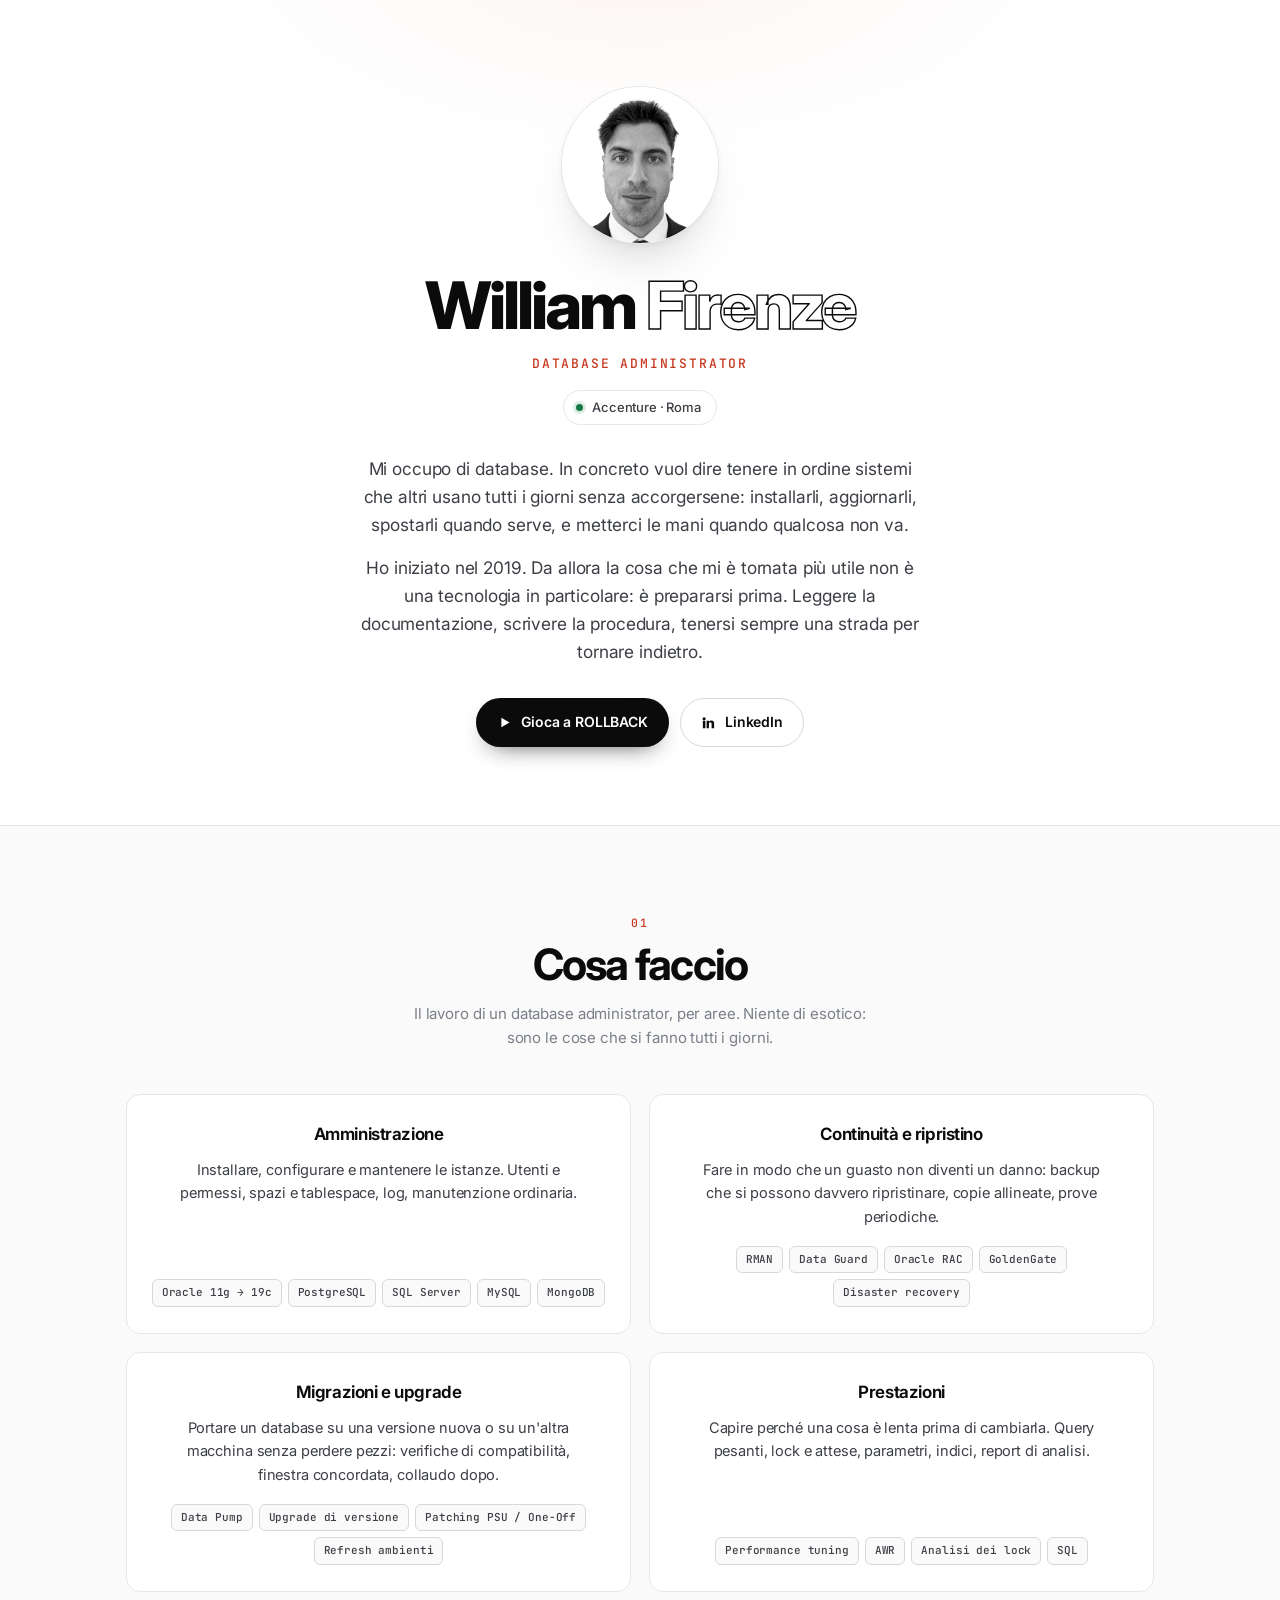
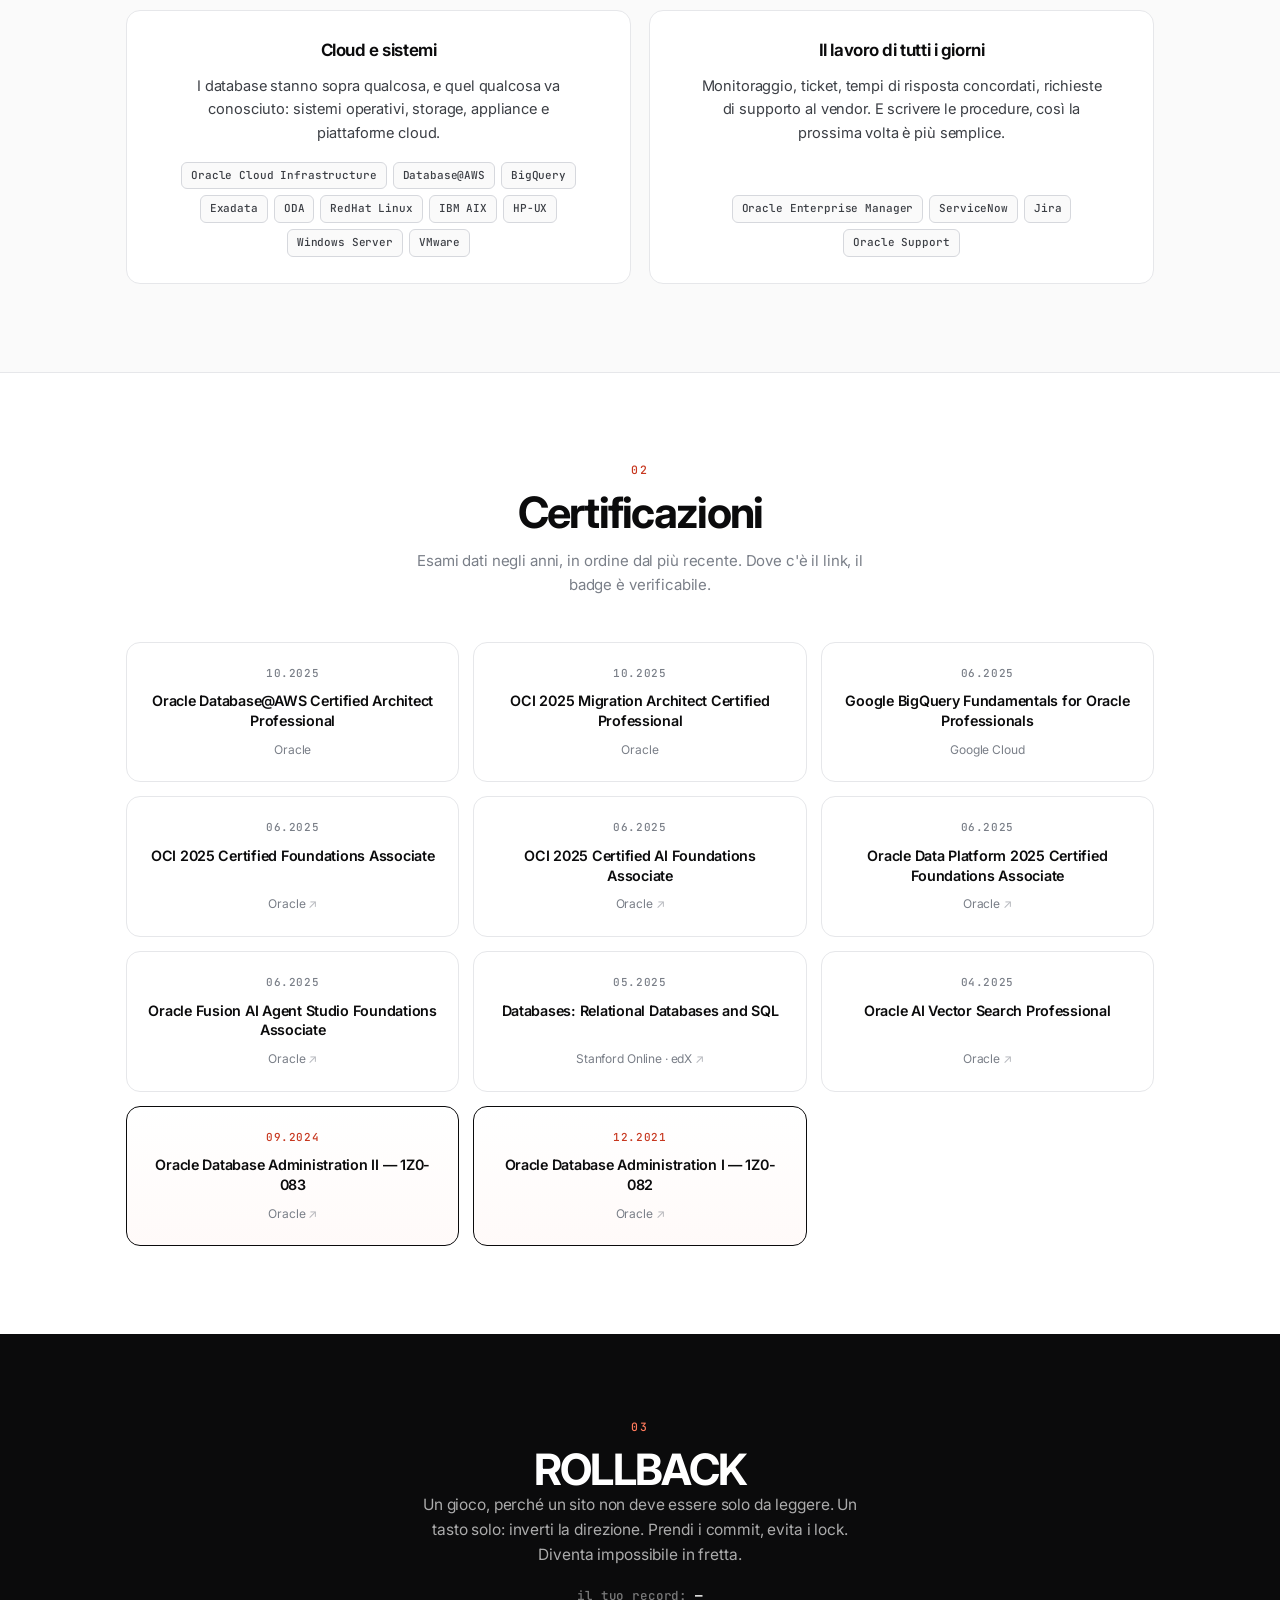
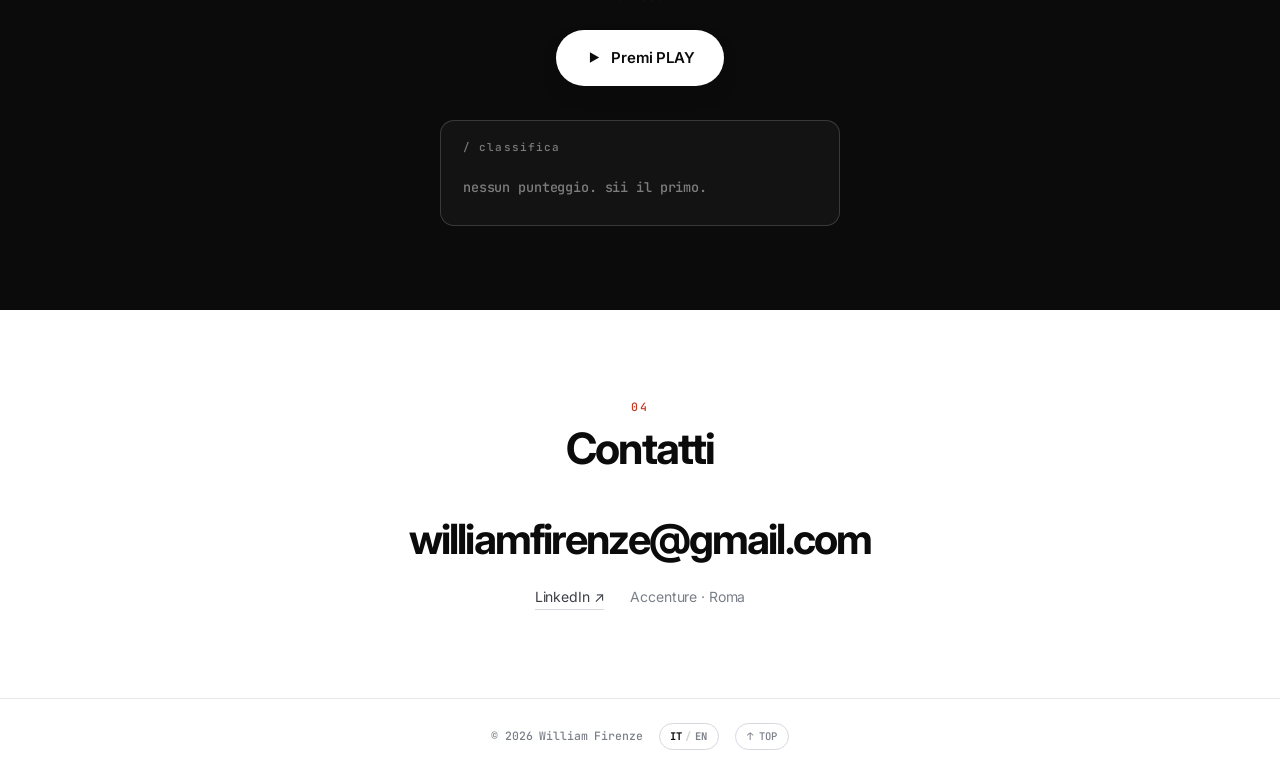
==== commit 16410528: "terzo" ====
--- a/index.html
+++ b/index.html
@@ -3,13 +3,13 @@
 <head>
 <meta charset="utf-8">
 <meta name="viewport" content="width=device-width, initial-scale=1, viewport-fit=cover">
-<title>William Firenze — Database &amp; Cloud Infrastructure Engineer</title>
-<meta name="description" content="Portfolio di William Firenze — Infra Managed Service Sr Analyst in Accenture. Oracle Exadata, OCI, PostgreSQL, GoldenGate, high availability. Esperienze, certificazioni e un gioco: ROLLBACK.">
+<title>William Firenze — Database Administrator</title>
+<meta name="description" content="William Firenze, database administrator in Accenture a Roma. Oracle, PostgreSQL, SQL Server: amministrazione, continuità, migrazioni e prestazioni. E un gioco, ROLLBACK.">
 <meta name="author" content="William Firenze">
 <meta name="theme-color" content="#ffffff">
 <meta property="og:type" content="website">
-<meta property="og:title" content="William Firenze — Database &amp; Cloud Infrastructure Engineer">
-<meta property="og:description" content="Oracle • OCI • PostgreSQL • High Availability. Portfolio digitale + il gioco ROLLBACK con classifica online.">
+<meta property="og:title" content="William Firenze — Database Administrator">
+<meta property="og:description" content="Mi occupo di database. Accenture, Roma. Sul sito c'è anche ROLLBACK, un gioco con classifica.">
 <meta property="og:image" content="assets/img/william.jpg">
 <link rel="icon" href="data:image/svg+xml,<svg xmlns='http://www.w3.org/2000/svg' viewBox='0 0 100 100'><rect width='100' height='100' rx='22' fill='%230b0b0c'/><text x='50' y='70' font-size='56' font-family='monospace' font-weight='700' fill='%23fff' text-anchor='middle'>W</text></svg>">
 <link rel="preconnect" href="https://fonts.googleapis.com">
@@ -21,252 +21,132 @@
 
 <div class="scroll-progress" id="scrollProgress"></div>
 
-<!-- ============ NAV ============ -->
-<header class="nav" id="nav">
-  <div class="nav__inner">
-    <a href="#top" class="brand">
-      <span class="brand__mark">WF</span>
-      <span class="brand__txt">William&nbsp;Firenze</span>
-    </a>
-    <nav class="nav__links" id="navLinks">
-      <a href="#about"   data-it="Chi sono"       data-en="About">Chi sono</a>
-      <a href="#work"    data-it="Esperienza"     data-en="Experience">Esperienza</a>
-      <a href="#skills"  data-it="Competenze"     data-en="Skills">Competenze</a>
-      <a href="#certs"   data-it="Certificazioni" data-en="Certifications">Certificazioni</a>
-      <a href="#contact" data-it="Contatti"       data-en="Contact">Contatti</a>
-    </nav>
-    <div class="nav__actions">
-      <button class="lang" id="langBtn" type="button" aria-label="Cambia lingua / Switch language">
-        <span class="lang__a">IT</span><span class="lang__sep">/</span><span class="lang__b">EN</span>
-      </button>
-      <button class="btn btn--play btn--sm" data-open-game type="button">
-        <svg viewBox="0 0 24 24" width="13" height="13" aria-hidden="true"><path d="M7 4.5v15l13-7.5z" fill="currentColor"/></svg>
-        <span>PLAY</span>
-      </button>
-      <button class="burger" id="burger" type="button" aria-label="Menu" aria-expanded="false"><i></i><i></i></button>
-    </div>
-  </div>
-</header>
-
 <main id="top">
 
 <!-- ============ HERO ============ -->
 <section class="hero">
-  <div class="hero__grid wrap">
-    <div class="hero__text">
-      <div class="pill reveal">
-        <span class="dot"></span>
-        <span data-it="Disponibile per nuove sfide tecniche" data-en="Open to new technical challenges">Disponibile per nuove sfide tecniche</span>
-      </div>
-      <h1 class="reveal">William<br><span class="outline">Firenze</span></h1>
-      <p class="hero__role mono reveal"><span id="typed"></span><span class="caret">_</span></p>
-      <p class="hero__bio reveal"
-         data-it="Da oltre sei anni tengo in piedi i database che non possono permettersi di cadere. Oracle Exadata, RAC, Data Guard, GoldenGate, PostgreSQL e Oracle Cloud Infrastructure: migrazioni, upgrade, tuning e produzione mission-critical — inclusi ambienti della Pubblica Amministrazione e del Polo Strategico Nazionale."
-         data-en="For over six years I have kept alive the databases that cannot afford to go down. Oracle Exadata, RAC, Data Guard, GoldenGate, PostgreSQL and Oracle Cloud Infrastructure: migrations, upgrades, tuning and mission-critical production — including Italian Public Sector and PSN regulated environments.">
-        Da oltre sei anni tengo in piedi i database che non possono permettersi di cadere. Oracle Exadata, RAC, Data Guard, GoldenGate, PostgreSQL e Oracle Cloud Infrastructure: migrazioni, upgrade, tuning e produzione mission-critical — inclusi ambienti della Pubblica Amministrazione e del Polo Strategico Nazionale.
-      </p>
-      <div class="hero__cta reveal">
-        <button class="btn btn--play" data-open-game type="button">
-          <svg viewBox="0 0 24 24" width="15" height="15" aria-hidden="true"><path d="M7 4.5v15l13-7.5z" fill="currentColor"/></svg>
-          <span data-it="Gioca a ROLLBACK" data-en="Play ROLLBACK">Gioca a ROLLBACK</span>
-        </button>
-        <a class="btn btn--ghost" href="assets/files/CV_William_Firenze_2026_EN.pdf" download>
-          <svg viewBox="0 0 24 24" width="15" height="15" aria-hidden="true"><path d="M12 3v11m0 0 4-4m-4 4-4-4M4 19h16" stroke="currentColor" stroke-width="2" fill="none" stroke-linecap="round" stroke-linejoin="round"/></svg>
-          <span data-it="Scarica il CV" data-en="Download CV">Scarica il CV</span>
-        </a>
-        <a class="btn btn--ghost" href="https://www.linkedin.com/in/william-firenze" target="_blank" rel="noopener">
-          <svg viewBox="0 0 24 24" width="15" height="15" aria-hidden="true"><path fill="currentColor" d="M4.98 3.5a2.5 2.5 0 1 1 0 5 2.5 2.5 0 0 1 0-5zM3 9h4v12H3zM9 9h3.8v1.7h.05c.53-.95 1.83-1.95 3.77-1.95C20.4 8.75 21 11.1 21 14.2V21h-4v-6c0-1.43-.03-3.27-2-3.27-2 0-2.3 1.56-2.3 3.17V21H9z"/></svg>
-          <span>LinkedIn</span>
-        </a>
-      </div>
-    </div>
-
-    <div class="hero__photo reveal">
-      <div class="photo">
-        <img src="assets/img/william.jpg" alt="William Firenze" width="520" height="600">
-        <div class="photo__scan" aria-hidden="true"></div>
-      </div>
-      <div class="photo__badge mono">
-        <span class="photo__badge-k">status</span>
-        <span class="photo__badge-v"><b class="led"></b> ONLINE</span>
-      </div>
-      <div class="photo__tag mono">Accenture · Roma</div>
-    </div>
-  </div>
-
-  <div class="wrap">
-    <div class="stats reveal">
-      <div class="stat"><b class="count" data-to="6" data-suffix="+">0</b><span data-it="anni sui database" data-en="years on databases">anni sui database</span></div>
-      <div class="stat"><b class="count" data-to="11">0</b><span data-it="certificazioni" data-en="certifications">certificazioni</span></div>
-      <div class="stat"><b class="count" data-to="19" data-suffix="c">0</b><span data-it="target di upgrade Oracle" data-en="Oracle upgrade target">target di upgrade Oracle</span></div>
-      <div class="stat"><b class="count" data-to="24" data-suffix="/7">0</b><span data-it="produzione critica" data-en="critical production">produzione critica</span></div>
-    </div>
-  </div>
-</section>
-
-<!-- ============ ABOUT ============ -->
-<section id="about" class="sec">
+  <div class="wrap wrap--narrow">
+    <div class="photo reveal">
+      <img src="assets/img/william.jpg" alt="William Firenze" width="340" height="340">
+    </div>
+
+    <h1 class="reveal">William <span class="outline">Firenze</span></h1>
+
+    <p class="hero__role mono reveal">database administrator</p>
+
+    <p class="hero__where reveal">
+      <span class="dot"></span>
+      <span data-it="Accenture · Roma" data-en="Accenture · Rome">Accenture · Roma</span>
+    </p>
+
+    <div class="hero__bio reveal">
+      <p data-it="Mi occupo di database. In concreto vuol dire tenere in ordine sistemi che altri usano tutti i giorni senza accorgersene: installarli, aggiornarli, spostarli quando serve, e metterci le mani quando qualcosa non va."
+         data-en="I work with databases. In practice that means keeping in order systems other people use every day without noticing: installing them, upgrading them, moving them when needed, and stepping in when something goes wrong.">
+        Mi occupo di database. In concreto vuol dire tenere in ordine sistemi che altri usano tutti i giorni senza accorgersene: installarli, aggiornarli, spostarli quando serve, e metterci le mani quando qualcosa non va.
+      </p>
+      <p data-it="Ho iniziato nel 2019. Da allora la cosa che mi è tornata più utile non è una tecnologia in particolare: è prepararsi prima. Leggere la documentazione, scrivere la procedura, tenersi sempre una strada per tornare indietro."
+         data-en="I started in 2019. Since then the most useful thing hasn't been any particular technology: it's preparing beforehand. Reading the documentation, writing the procedure down, always keeping a way back.">
+        Ho iniziato nel 2019. Da allora la cosa che mi è tornata più utile non è una tecnologia in particolare: è prepararsi prima. Leggere la documentazione, scrivere la procedura, tenersi sempre una strada per tornare indietro.
+      </p>
+    </div>
+
+    <div class="hero__cta reveal">
+      <button class="btn btn--play" data-open-game type="button">
+        <svg viewBox="0 0 24 24" width="15" height="15" aria-hidden="true"><path d="M7 4.5v15l13-7.5z" fill="currentColor"/></svg>
+        <span data-it="Gioca a ROLLBACK" data-en="Play ROLLBACK">Gioca a ROLLBACK</span>
+      </button>
+      <a class="btn btn--ghost" href="https://www.linkedin.com/in/william-firenze" target="_blank" rel="noopener">
+        <svg viewBox="0 0 24 24" width="15" height="15" aria-hidden="true"><path fill="currentColor" d="M4.98 3.5a2.5 2.5 0 1 1 0 5 2.5 2.5 0 0 1 0-5zM3 9h4v12H3zM9 9h3.8v1.7h.05c.53-.95 1.83-1.95 3.77-1.95C20.4 8.75 21 11.1 21 14.2V21h-4v-6c0-1.43-.03-3.27-2-3.27-2 0-2.3 1.56-2.3 3.17V21H9z"/></svg>
+        <span>LinkedIn</span>
+      </a>
+    </div>
+  </div>
+</section>
+
+<!-- ============ COSA FACCIO ============ -->
+<section id="what" class="sec sec--alt">
   <div class="wrap">
     <div class="sec__head reveal">
       <span class="sec__num mono">01</span>
-      <h2 data-it="Chi sono" data-en="About">Chi sono</h2>
-    </div>
-    <div class="about">
-      <div class="about__main">
-        <p class="lead reveal"
-           data-it="Sono un Infra Managed Service Sr Analyst in Accenture, con base a Roma e radici in Toscana. Il mio lavoro vive nel punto in cui un errore non è un bug: è un servizio che si ferma."
-           data-en="I'm an Infra Managed Service Sr Analyst at Accenture, based in Rome with Tuscan roots. My work lives where a mistake isn't a bug: it's a service going down.">
-          Sono un Infra Managed Service Sr Analyst in Accenture, con base a Roma e radici in Toscana. Il mio lavoro vive nel punto in cui un errore non è un bug: è un servizio che si ferma.
-        </p>
-        <p class="reveal" data-it="Ho iniziato nel 2019 come Technology Administrator, aprendo ticket e imparando la disciplina della manutenzione. Oggi gestisco Exadata, coordino upgrade a Oracle 19c in PaaS e IaaS, migro carichi su Oracle Cloud Infrastructure e mi occupo di replica con GoldenGate, patching, Data Guard, RAC e tuning delle performance. In mezzo ci sono PostgreSQL, SQL Server, MySQL e MongoDB."
-           data-en="I started in 2019 as a Technology Administrator, opening tickets and learning the discipline of maintenance. Today I run Exadata, coordinate Oracle 19c upgrades across PaaS and IaaS, migrate workloads to Oracle Cloud Infrastructure and handle GoldenGate replication, patching, Data Guard, RAC and performance tuning. PostgreSQL, SQL Server, MySQL and MongoDB are part of the daily mix.">
-          Ho iniziato nel 2019 come Technology Administrator, aprendo ticket e imparando la disciplina della manutenzione. Oggi gestisco Exadata, coordino upgrade a Oracle 19c in PaaS e IaaS, migro carichi su Oracle Cloud Infrastructure e mi occupo di replica con GoldenGate, patching, Data Guard, RAC e tuning delle performance. In mezzo ci sono PostgreSQL, SQL Server, MySQL e MongoDB.
-        </p>
-        <p class="reveal" data-it="Credo nelle procedure scritte, nei rollback preparati prima di partire e nelle notti in cui non succede nulla — perché è lì che si vede se hai fatto bene il tuo lavoro."
-           data-en="I believe in written procedures, in rollbacks prepared before you start, and in the nights when nothing happens — because that's where you find out if you did your job well.">
-          Credo nelle procedure scritte, nei rollback preparati prima di partire e nelle notti in cui non succede nulla — perché è lì che si vede se hai fatto bene il tuo lavoro.
-        </p>
-        <p class="about__wink reveal"
-           data-it="(Sì, anche il gioco di questo sito si chiama ROLLBACK. Non è un caso.)"
-           data-en="(Yes, the game on this site is called ROLLBACK too. Not a coincidence.)">
-          (Sì, anche il gioco di questo sito si chiama ROLLBACK. Non è un caso.)
-        </p>
-      </div>
-      <aside class="about__card reveal">
-        <div class="card">
-          <h3 class="mono">/ profile</h3>
-          <dl class="kv">
-            <dt data-it="Ruolo"   data-en="Role">Ruolo</dt><dd>Infra Managed Service Sr Analyst</dd>
-            <dt data-it="Azienda" data-en="Company">Azienda</dt><dd>Accenture</dd>
-            <dt data-it="Base"    data-en="Based in">Base</dt><dd data-it="Roma / Castelfiorentino (FI)" data-en="Rome / Castelfiorentino (IT)">Roma / Castelfiorentino (FI)</dd>
-            <dt data-it="Lingue"  data-en="Languages">Lingue</dt><dd data-it="Italiano (madrelingua), Inglese" data-en="Italian (native), English">Italiano (madrelingua), Inglese</dd>
-            <dt data-it="Settori" data-en="Sectors">Settori</dt><dd data-it="PA, PSN, Enterprise" data-en="Public Sector, PSN, Enterprise">PA, PSN, Enterprise</dd>
-            <dt data-it="Patente" data-en="Licence">Patente</dt><dd>B</dd>
-          </dl>
-        </div>
-      </aside>
-    </div>
-  </div>
-</section>
-
-<!-- ============ WORK ============ -->
-<section id="work" class="sec sec--alt">
+      <h2 data-it="Cosa faccio" data-en="What I do">Cosa faccio</h2>
+      <p class="sec__sub"
+         data-it="Il lavoro di un database administrator, per aree. Niente di esotico: sono le cose che si fanno tutti i giorni."
+         data-en="The work of a database administrator, by area. Nothing exotic: it's the everyday stuff.">
+        Il lavoro di un database administrator, per aree. Niente di esotico: sono le cose che si fanno tutti i giorni.
+      </p>
+    </div>
+
+    <div class="grid">
+      <div class="box reveal">
+        <h3 data-it="Amministrazione" data-en="Administration">Amministrazione</h3>
+        <p data-it="Installare, configurare e mantenere le istanze. Utenti e permessi, spazi e tablespace, log, manutenzione ordinaria."
+           data-en="Installing, configuring and maintaining instances. Users and permissions, storage and tablespaces, logs, routine maintenance.">
+          Installare, configurare e mantenere le istanze. Utenti e permessi, spazi e tablespace, log, manutenzione ordinaria.
+        </p>
+        <div class="chips"><span>Oracle 11g → 19c</span><span>PostgreSQL</span><span>SQL Server</span><span>MySQL</span><span>MongoDB</span></div>
+      </div>
+
+      <div class="box reveal">
+        <h3 data-it="Continuità e ripristino" data-en="Continuity and recovery">Continuità e ripristino</h3>
+        <p data-it="Fare in modo che un guasto non diventi un danno: backup che si possono davvero ripristinare, copie allineate, prove periodiche."
+           data-en="Making sure a failure doesn't become a loss: backups you can actually restore, synchronised copies, regular drills.">
+          Fare in modo che un guasto non diventi un danno: backup che si possono davvero ripristinare, copie allineate, prove periodiche.
+        </p>
+        <div class="chips"><span>RMAN</span><span>Data Guard</span><span>Oracle RAC</span><span>GoldenGate</span><span data-it="Disaster recovery" data-en="Disaster recovery">Disaster recovery</span></div>
+      </div>
+
+      <div class="box reveal">
+        <h3 data-it="Migrazioni e upgrade" data-en="Migrations and upgrades">Migrazioni e upgrade</h3>
+        <p data-it="Portare un database su una versione nuova o su un'altra macchina senza perdere pezzi: verifiche di compatibilità, finestra concordata, collaudo dopo."
+           data-en="Moving a database to a new version or another machine without losing anything: compatibility checks, an agreed window, testing afterwards.">
+          Portare un database su una versione nuova o su un'altra macchina senza perdere pezzi: verifiche di compatibilità, finestra concordata, collaudo dopo.
+        </p>
+        <div class="chips"><span>Data Pump</span><span data-it="Upgrade di versione" data-en="Version upgrades">Upgrade di versione</span><span>Patching PSU / One-Off</span><span data-it="Refresh ambienti" data-en="Environment refresh">Refresh ambienti</span></div>
+      </div>
+
+      <div class="box reveal">
+        <h3 data-it="Prestazioni" data-en="Performance">Prestazioni</h3>
+        <p data-it="Capire perché una cosa è lenta prima di cambiarla. Query pesanti, lock e attese, parametri, indici, report di analisi."
+           data-en="Understanding why something is slow before changing it. Heavy queries, locks and waits, parameters, indexes, analysis reports.">
+          Capire perché una cosa è lenta prima di cambiarla. Query pesanti, lock e attese, parametri, indici, report di analisi.
+        </p>
+        <div class="chips"><span>Performance tuning</span><span>AWR</span><span data-it="Analisi dei lock" data-en="Lock analysis">Analisi dei lock</span><span>SQL</span></div>
+      </div>
+
+      <div class="box reveal">
+        <h3 data-it="Cloud e sistemi" data-en="Cloud and systems">Cloud e sistemi</h3>
+        <p data-it="I database stanno sopra qualcosa, e quel qualcosa va conosciuto: sistemi operativi, storage, appliance e piattaforme cloud."
+           data-en="Databases sit on top of something, and that something has to be understood: operating systems, storage, appliances and cloud platforms.">
+          I database stanno sopra qualcosa, e quel qualcosa va conosciuto: sistemi operativi, storage, appliance e piattaforme cloud.
+        </p>
+        <div class="chips"><span>Oracle Cloud Infrastructure</span><span>Database@AWS</span><span>BigQuery</span><span>Exadata</span><span>ODA</span><span>RedHat Linux</span><span>IBM AIX</span><span>HP-UX</span><span>Windows Server</span><span>VMware</span></div>
+      </div>
+
+      <div class="box reveal">
+        <h3 data-it="Il lavoro di tutti i giorni" data-en="The everyday work">Il lavoro di tutti i giorni</h3>
+        <p data-it="Monitoraggio, ticket, tempi di risposta concordati, richieste di supporto al vendor. E scrivere le procedure, così la prossima volta è più semplice."
+           data-en="Monitoring, tickets, agreed response times, vendor support requests. And writing procedures down, so next time is easier.">
+          Monitoraggio, ticket, tempi di risposta concordati, richieste di supporto al vendor. E scrivere le procedure, così la prossima volta è più semplice.
+        </p>
+        <div class="chips"><span>Oracle Enterprise Manager</span><span>ServiceNow</span><span>Jira</span><span>Oracle Support</span></div>
+      </div>
+    </div>
+  </div>
+</section>
+
+<!-- ============ CERTIFICAZIONI ============ -->
+<section id="certs" class="sec">
   <div class="wrap">
     <div class="sec__head reveal">
       <span class="sec__num mono">02</span>
-      <h2 data-it="Esperienza" data-en="Experience">Esperienza</h2>
-    </div>
-
-    <ol class="tl">
-      <li class="tl__item reveal">
-        <div class="tl__when mono"><span class="tl__now" data-it="OGGI" data-en="NOW">OGGI</span>04.2025 —</div>
-        <div class="tl__body">
-          <h3>Infra Managed Service Sr Analyst</h3>
-          <p class="tl__org">Accenture <span class="sep">·</span> <span data-it="Roma, Italia" data-en="Rome, Italy">Roma, Italia</span></p>
-          <ul class="tl__list">
-            <li data-it="Amministrazione Oracle Exadata: gestione, monitoraggio e troubleshooting su sistemi ad alte prestazioni." data-en="Oracle Exadata administration: management, monitoring and troubleshooting on high-performance systems.">Amministrazione Oracle Exadata: gestione, monitoraggio e troubleshooting su sistemi ad alte prestazioni.</li>
-            <li data-it="Upgrade a Oracle Database 19c: pianificazione, gestione delle dipendenze critiche e coordinamento su PaaS e IaaS." data-en="Oracle Database upgrades to 19c: planning, critical dependency management and coordination across PaaS and IaaS.">Upgrade a Oracle Database 19c: pianificazione, gestione delle dipendenze critiche e coordinamento su PaaS e IaaS.</li>
-            <li data-it="Oracle Cloud Infrastructure: creazione, configurazione e upgrade di database, inclusi ambienti di produzione mission-critical." data-en="Oracle Cloud Infrastructure: creation, configuration and upgrade of databases, including mission-critical production environments.">Oracle Cloud Infrastructure: creazione, configurazione e upgrade di database, inclusi ambienti di produzione mission-critical.</li>
-            <li data-it="Oracle GoldenGate: gestione e troubleshooting dei processi EXTRACT e REPLICAT." data-en="Oracle GoldenGate: management and troubleshooting of EXTRACT and REPLICAT processes.">Oracle GoldenGate: gestione e troubleshooting dei processi EXTRACT e REPLICAT.</li>
-            <li data-it="Patching Oracle (PSU / One-Off) con validazione post-implementativa, Data Pump export/import e installazione client 11g / 12c / 19c su RedHat Linux, HP-UX e IBM AIX." data-en="Oracle patching (PSU / One-Off) with post-implementation validation, Data Pump export/import and client installs 11g / 12c / 19c on RedHat Linux, HP-UX and IBM AIX.">Patching Oracle (PSU / One-Off) con validazione post-implementativa, Data Pump export/import e installazione client 11g / 12c / 19c su RedHat Linux, HP-UX e IBM AIX.</li>
-            <li data-it="Amministrazione e monitoraggio PostgreSQL (upgrade, analisi dei lock, tuning dei parametri) e MongoDB; gestione delle Service Request con Oracle Support e workflow su ServiceNow." data-en="PostgreSQL administration and monitoring (upgrades, lock analysis, parameter tuning) and MongoDB; Oracle Support Service Requests and ServiceNow workflows.">Amministrazione e monitoraggio PostgreSQL (upgrade, analisi dei lock, tuning dei parametri) e MongoDB; gestione delle Service Request con Oracle Support e workflow su ServiceNow.</li>
-            <li data-it="Progetti Pubblica Amministrazione e PSN (Polo Strategico Nazionale) su più clienti, con focus su compliance, affidabilità e stabilità in produzione." data-en="Public Sector and PSN (Polo Strategico Nazionale) projects across multiple customers, focused on compliance, reliability and production stability.">Progetti Pubblica Amministrazione e PSN (Polo Strategico Nazionale) su più clienti, con focus su compliance, affidabilità e stabilità in produzione.</li>
-          </ul>
-          <div class="chips"><span>Exadata</span><span>Oracle 19c</span><span>OCI</span><span>GoldenGate</span><span>Data Pump</span><span>PostgreSQL</span><span>MongoDB</span><span>ServiceNow</span></div>
-        </div>
-      </li>
-
-      <li class="tl__item reveal">
-        <div class="tl__when mono">07.2023 — 04.2025</div>
-        <div class="tl__body">
-          <h3>Technology Analyst</h3>
-          <p class="tl__org">Bridge Consulting S.r.l. — Kirey Group <span class="sep">·</span> <span data-it="Firenze, Italia" data-en="Florence, Italy">Firenze, Italia</span></p>
-          <ul class="tl__list">
-            <li data-it="Migrazioni Oracle 19c e SQL Server 2019 e upgrade di versione, con forte attenzione a compatibilità e performance." data-en="Oracle 19c and SQL Server 2019 migrations and version upgrades, with strong focus on compatibility and performance.">Migrazioni Oracle 19c e SQL Server 2019 e upgrade di versione, con forte attenzione a compatibilità e performance.</li>
-            <li data-it="Creazione e configurazione di nuovi database Oracle e SQL Server, con refresh periodici e controllo dell'integrità dei dati." data-en="Creation and configuration of new Oracle and SQL Server databases, with periodic refreshes and data integrity checks.">Creazione e configurazione di nuovi database Oracle e SQL Server, con refresh periodici e controllo dell'integrità dei dati.</li>
-            <li data-it="Performance tuning Oracle avanzato e monitoraggio via Oracle Enterprise Manager (OEM)." data-en="Advanced Oracle performance tuning and monitoring through Oracle Enterprise Manager (OEM).">Performance tuning Oracle avanzato e monitoraggio via Oracle Enterprise Manager (OEM).</li>
-            <li data-it="Strategie di backup &amp; recovery con RMAN e implementazione di Oracle Data Guard per alta affidabilità e disaster recovery." data-en="Backup &amp; recovery strategies with RMAN and Oracle Data Guard implementation for high availability and disaster recovery.">Strategie di backup &amp; recovery con RMAN e implementazione di Oracle Data Guard per alta affidabilità e disaster recovery.</li>
-            <li data-it="Gestione di ambienti Oracle RAC per scalabilità e affidabilità, in collaborazione con i team Networking e Infrastruttura." data-en="Oracle RAC environment management for scalability and reliability, working alongside Networking and Infrastructure teams.">Gestione di ambienti Oracle RAC per scalabilità e affidabilità, in collaborazione con i team Networking e Infrastruttura.</li>
-          </ul>
-          <div class="chips"><span>Oracle RAC</span><span>Data Guard</span><span>RMAN</span><span>SQL Server 2019</span><span>OEM</span><span>Linux</span><span>Windows Server</span></div>
-        </div>
-      </li>
-
-      <li class="tl__item reveal">
-        <div class="tl__when mono">09.2019 — 07.2023</div>
-        <div class="tl__body">
-          <h3>Technology Administrator — Infrastructure &amp; Digital Service Support</h3>
-          <p class="tl__org">Bridge Consulting S.r.l. — Kirey Group <span class="sep">·</span> <span data-it="Firenze, Italia" data-en="Florence, Italy">Firenze, Italia</span></p>
-          <ul class="tl__list">
-            <li data-it="Gestione delle attività sui database via Jira: creazione e monitoraggio dei task su Oracle e SQL Server." data-en="Database task management via Jira: creation and monitoring of Oracle and SQL Server tasks.">Gestione delle attività sui database via Jira: creazione e monitoraggio dei task su Oracle e SQL Server.</li>
-            <li data-it="Creazione di nuovi database tramite procedure standardizzate e refresh periodici degli ambienti." data-en="Creation of new databases through standardised procedures and periodic environment refreshes.">Creazione di nuovi database tramite procedure standardizzate e refresh periodici degli ambienti.</li>
-            <li data-it="Monitoraggio continuo via OEM con reportistica su performance e utilizzo delle risorse." data-en="Continuous monitoring via OEM with performance and resource usage reporting.">Monitoraggio continuo via OEM con reportistica su performance e utilizzo delle risorse.</li>
-            <li data-it="Amministrazione su Oracle Database Appliance (ODA), AIX, VMware e Windows Server; supporto tecnico e troubleshooting per i colleghi." data-en="Administration on Oracle Database Appliance (ODA), AIX, VMware and Windows Server; technical support and troubleshooting for colleagues.">Amministrazione su Oracle Database Appliance (ODA), AIX, VMware e Windows Server; supporto tecnico e troubleshooting per i colleghi.</li>
-          </ul>
-          <div class="chips"><span>ODA</span><span>AIX</span><span>VMware</span><span>Jira</span><span>OEM</span></div>
-        </div>
-      </li>
-
-      <li class="tl__item reveal">
-        <div class="tl__when mono">06.2019</div>
-        <div class="tl__body">
-          <h3 data-it="Stage tecnico IT" data-en="IT Technical Intern">Stage tecnico IT</h3>
-          <p class="tl__org">Computerland — TIM Store <span class="sep">·</span> <span data-it="Castelfiorentino, Italia" data-en="Castelfiorentino, Italy">Castelfiorentino, Italia</span></p>
-          <ul class="tl__list">
-            <li data-it="Assistenza e manutenzione su PC, smartphone e tablet; assemblaggio hardware e installazione di Windows e Linux." data-en="Support and maintenance on PCs, phones and tablets; hardware assembly and Windows / Linux installation.">Assistenza e manutenzione su PC, smartphone e tablet; assemblaggio hardware e installazione di Windows e Linux.</li>
-            <li data-it="Consulenza tecnica e vendita, con procedure TIM: portabilità del numero (MNP), attivazioni SIM e servizi collegati." data-en="Technical consulting and sales, with TIM procedures: number portability (MNP), SIM activations and related services.">Consulenza tecnica e vendita, con procedure TIM: portabilità del numero (MNP), attivazioni SIM e servizi collegati.</li>
-          </ul>
-        </div>
-      </li>
-    </ol>
-
-    <div class="edu reveal">
-      <h3 class="mono">/ education</h3>
-      <div class="edu__row">
-        <b data-it="Diploma in Informatica e Robotica" data-en="High School Diploma in Computer Science &amp; Robotics">Diploma in Informatica e Robotica</b>
-        <span>I.I.S. G. Ferraris — F. Brunelleschi · Empoli (FI)</span>
-        <span class="mono">2019</span>
-      </div>
-    </div>
-  </div>
-</section>
-
-<!-- ============ SKILLS ============ -->
-<section id="skills" class="sec">
-  <div class="wrap">
-    <div class="sec__head reveal">
-      <span class="sec__num mono">03</span>
-      <h2 data-it="Competenze" data-en="Skills">Competenze</h2>
-    </div>
-    <div class="skills">
-      <div class="skillbox reveal">
-        <h3 class="mono">database</h3>
-        <div class="chips chips--lg"><span>Oracle 11g → 19c</span><span>Exadata</span><span>Oracle RAC</span><span>Data Guard</span><span>GoldenGate</span><span>RMAN</span><span>Data Pump</span><span>PostgreSQL</span><span>SQL Server</span><span>MySQL</span><span>MongoDB</span></div>
-      </div>
-      <div class="skillbox reveal">
-        <h3 class="mono">cloud &amp; infra</h3>
-        <div class="chips chips--lg"><span>Oracle Cloud Infrastructure</span><span>Database@AWS</span><span>Google BigQuery</span><span>ODA</span><span>VMware</span><span>RedHat Linux</span><span>IBM AIX</span><span>HP-UX</span><span>Windows Server</span></div>
-      </div>
-      <div class="skillbox reveal">
-        <h3 class="mono">operations</h3>
-        <div class="chips chips--lg"><span>Performance Tuning</span><span>Backup &amp; Recovery</span><span>Patching PSU / One-Off</span><span data-it="Migrazioni &amp; Upgrade" data-en="Migrations &amp; Upgrades">Migrazioni &amp; Upgrade</span><span>High Availability</span><span>Disaster Recovery</span><span>OEM</span><span>ServiceNow</span><span>Jira</span></div>
-      </div>
-      <div class="skillbox reveal">
-        <h3 class="mono">focus</h3>
-        <div class="chips chips--lg"><span data-it="Ambienti PSN / PA" data-en="PSN / Public Sector">Ambienti PSN / PA</span><span>Compliance</span><span data-it="Produzione mission-critical" data-en="Mission-critical production">Produzione mission-critical</span><span>AI Vector Search</span><span>SQL</span></div>
-      </div>
-    </div>
-  </div>
-</section>
-
-<!-- ============ CERTS ============ -->
-<section id="certs" class="sec sec--alt">
-  <div class="wrap">
-    <div class="sec__head reveal">
-      <span class="sec__num mono">04</span>
       <h2 data-it="Certificazioni" data-en="Certifications">Certificazioni</h2>
-      <p class="sec__sub" data-it="Undici certificazioni tra Oracle, Stanford Online e Google Cloud." data-en="Eleven certifications across Oracle, Stanford Online and Google Cloud.">Undici certificazioni tra Oracle, Stanford Online e Google Cloud.</p>
-    </div>
+      <p class="sec__sub"
+         data-it="Esami dati negli anni, in ordine dal più recente. Dove c'è il link, il badge è verificabile."
+         data-en="Exams taken over the years, most recent first. Where there's a link, the badge can be verified.">
+        Esami dati negli anni, in ordine dal più recente. Dove c'è il link, il badge è verificabile.
+      </p>
+    </div>
+
     <div class="certs">
       <div class="cert reveal">
         <span class="cert__date mono">10.2025</span>
@@ -327,47 +207,43 @@
   </div>
 </section>
 
-<!-- ============ GAME TEASER ============ -->
+<!-- ============ ROLLBACK ============ -->
 <section class="sec sec--game">
-  <div class="wrap">
-    <div class="teaser reveal">
-      <div class="teaser__l">
-        <span class="sec__num mono">05</span>
-        <h2>ROLLBACK</h2>
-        <p data-it="Un gioco che ho messo qui perché un portfolio non deve essere solo da leggere. Un tasto solo: inverti la direzione. Prendi i commit, evita i lock. Diventa impossibile in fretta."
-           data-en="A game I put here because a portfolio shouldn't only be read. One button: reverse direction. Grab the commits, dodge the locks. It gets impossible fast.">
-          Un gioco che ho messo qui perché un portfolio non deve essere solo da leggere. Un tasto solo: inverti la direzione. Prendi i commit, evita i lock. Diventa impossibile in fretta.
-        </p>
-        <p class="teaser__meta mono"><span data-it="il tuo record" data-en="your best">il tuo record</span>: <b id="teaserBest">—</b></p>
-        <button class="btn btn--play btn--big" data-open-game type="button">
-          <svg viewBox="0 0 24 24" width="17" height="17" aria-hidden="true"><path d="M7 4.5v15l13-7.5z" fill="currentColor"/></svg>
-          <span data-it="Premi PLAY" data-en="Press PLAY">Premi PLAY</span>
-        </button>
-      </div>
-      <div class="teaser__r">
-        <div class="lb-preview">
-          <h3 class="mono" data-it="/ classifica globale" data-en="/ global leaderboard">/ classifica globale</h3>
-          <ol class="lb" id="teaserBoard"><li class="lb__empty mono">…</li></ol>
-        </div>
-      </div>
-    </div>
-  </div>
-</section>
-
-<!-- ============ CONTACT ============ -->
+  <div class="wrap wrap--narrow">
+    <div class="reveal">
+      <span class="sec__num mono">03</span>
+      <h2 class="game-title">ROLLBACK</h2>
+      <p class="game-desc"
+         data-it="Un gioco, perché un sito non deve essere solo da leggere. Un tasto solo: inverti la direzione. Prendi i commit, evita i lock. Diventa impossibile in fretta."
+         data-en="A game, because a site shouldn't only be read. One button: reverse direction. Grab the commits, dodge the locks. It gets impossible fast.">
+        Un gioco, perché un sito non deve essere solo da leggere. Un tasto solo: inverti la direzione. Prendi i commit, evita i lock. Diventa impossibile in fretta.
+      </p>
+      <p class="game-best mono"><span data-it="il tuo record" data-en="your best">il tuo record</span>: <b id="teaserBest">—</b></p>
+      <button class="btn btn--play btn--big" data-open-game type="button">
+        <svg viewBox="0 0 24 24" width="17" height="17" aria-hidden="true"><path d="M7 4.5v15l13-7.5z" fill="currentColor"/></svg>
+        <span data-it="Premi PLAY" data-en="Press PLAY">Premi PLAY</span>
+      </button>
+
+      <div class="lb-preview">
+        <h3 class="mono" data-it="/ classifica" data-en="/ leaderboard">/ classifica</h3>
+        <ol class="lb" id="teaserBoard"><li class="lb__empty mono">…</li></ol>
+      </div>
+    </div>
+  </div>
+</section>
+
+<!-- ============ CONTATTI ============ -->
 <section id="contact" class="sec">
-  <div class="wrap">
+  <div class="wrap wrap--narrow">
     <div class="sec__head reveal">
-      <span class="sec__num mono">06</span>
-      <h2 data-it="Parliamone" data-en="Let's talk">Parliamone</h2>
+      <span class="sec__num mono">04</span>
+      <h2 data-it="Contatti" data-en="Contact">Contatti</h2>
     </div>
     <div class="contact reveal">
       <a class="contact__big" href="mailto:williamfirenze@gmail.com">williamfirenze@gmail.com</a>
       <div class="contact__row">
-        <a href="tel:+393337663583">+39 333 766 3583</a>
         <a href="https://www.linkedin.com/in/william-firenze" target="_blank" rel="noopener">LinkedIn ↗</a>
-        <a href="assets/files/CV_William_Firenze_2026_EN.pdf" download>CV (PDF) ↓</a>
-        <span data-it="Castelfiorentino (FI) · Roma" data-en="Castelfiorentino (IT) · Rome">Castelfiorentino (FI) · Roma</span>
+        <span data-it="Accenture · Roma" data-en="Accenture · Rome">Accenture · Roma</span>
       </div>
     </div>
   </div>
@@ -376,14 +252,16 @@
 </main>
 
 <footer class="foot">
-  <div class="wrap foot__inner mono">
-    <span>© <span id="year">2026</span> William Firenze</span>
-    <span class="foot__mid" data-it="Costruito con HTML, CSS e un po' di ostinazione." data-en="Built with HTML, CSS and a bit of stubbornness.">Costruito con HTML, CSS e un po' di ostinazione.</span>
-    <button class="foot__top" data-scroll-top type="button">↑ TOP</button>
+  <div class="wrap foot__inner">
+    <span class="mono">© <span id="year">2026</span> William Firenze</span>
+    <button class="lang" id="langBtn" type="button" aria-label="Cambia lingua / Switch language">
+      <span class="lang__a">IT</span><span class="lang__sep">/</span><span class="lang__b">EN</span>
+    </button>
+    <button class="foot__top mono" data-scroll-top type="button">↑ TOP</button>
   </div>
 </footer>
 
-<!-- ============ GAME MODAL ============ -->
+<!-- ============ GIOCO ============ -->
 <div class="modal" id="gameModal" role="dialog" aria-modal="true" aria-label="ROLLBACK" hidden>
   <div class="modal__bg" data-close-game></div>
   <div class="modal__panel">
--- a/assets/css/style.css
+++ b/assets/css/style.css
@@ -1,5 +1,5 @@
 /* =========================================================
-   William Firenze — portfolio
+   William Firenze — portfolio (layout centrato, senza nav)
    ========================================================= */
 
 :root{
@@ -15,10 +15,10 @@
   --ok:      #147a45;
   --gold:    #b8860b;
 
-  --wrap: 1180px;
+  --wrap: 1080px;
   --r: 14px;
   --shadow: 0 1px 2px rgba(11,11,12,.04), 0 12px 32px -18px rgba(11,11,12,.22);
-  --shadow-lg: 0 2px 6px rgba(11,11,12,.05), 0 40px 80px -40px rgba(11,11,12,.34);
+  --shadow-lg: 0 2px 6px rgba(11,11,12,.05), 0 30px 60px -34px rgba(11,11,12,.34);
   --sans: 'Inter', -apple-system, BlinkMacSystemFont, 'Segoe UI', Roboto, sans-serif;
   --mono: 'JetBrains Mono', ui-monospace, SFMono-Regular, Menlo, Consolas, monospace;
 }
@@ -38,66 +38,16 @@
 button{ font:inherit; color:inherit; }
 ::selection{ background:var(--ink); color:#fff; }
 
-.wrap{ width:100%; max-width:var(--wrap); margin-inline:auto; padding-inline:26px; }
+.wrap{ width:100%; max-width:var(--wrap); margin-inline:auto; padding-inline:26px; text-align:center; }
+.wrap--narrow{ max-width:680px; }
 .mono{ font-family:var(--mono); font-weight:500; }
 
-/* ---------- scroll progress ---------- */
 .scroll-progress{
   position:fixed; inset:0 auto auto 0; height:2px; width:0%;
   background:var(--ink); z-index:120; transition:width .08s linear;
 }
 
-/* ---------- nav ---------- */
-.nav{
-  position:sticky; top:0; z-index:100;
-  background:rgba(255,255,255,.82); backdrop-filter:saturate(180%) blur(14px);
-  border-bottom:1px solid transparent; transition:border-color .25s, box-shadow .25s;
-}
-.nav.is-stuck{ border-bottom-color:var(--line); box-shadow:0 8px 24px -22px rgba(0,0,0,.5); }
-.nav__inner{
-  max-width:var(--wrap); margin-inline:auto; padding:13px 26px;
-  display:flex; align-items:center; gap:22px;
-}
-.brand{ display:flex; align-items:center; gap:10px; font-weight:700; letter-spacing:-.02em; }
-.brand__mark{
-  width:30px; height:30px; border-radius:8px; background:var(--ink); color:#fff;
-  font-family:var(--mono); font-size:12px; font-weight:700;
-  display:grid; place-items:center; letter-spacing:0;
-}
-.brand__txt{ font-size:15px; }
-.nav__links{ display:flex; gap:26px; margin-left:auto; }
-.nav__links a{
-  font-size:14px; color:var(--ink-2); font-weight:500; position:relative; padding:4px 0;
-}
-.nav__links a::after{
-  content:''; position:absolute; left:0; bottom:0; height:1.5px; width:0;
-  background:var(--ink); transition:width .25s cubic-bezier(.2,.8,.2,1);
-}
-.nav__links a:hover{ color:var(--ink); }
-.nav__links a:hover::after, .nav__links a.is-active::after{ width:100%; }
-.nav__links a.is-active{ color:var(--ink); }
-.nav__actions{ display:flex; align-items:center; gap:10px; }
-
-.lang{
-  background:none; border:1px solid var(--line-2); border-radius:999px;
-  padding:5px 10px; font-family:var(--mono); font-size:11px; font-weight:700;
-  cursor:pointer; letter-spacing:.04em; display:flex; gap:3px; color:var(--ink-3);
-  transition:border-color .2s;
-}
-.lang:hover{ border-color:var(--ink); }
-.lang__sep{ opacity:.35; }
-.lang .lang__a{ color:var(--ink); }
-html[lang="en"] .lang .lang__a{ color:var(--ink-3); }
-html[lang="en"] .lang .lang__b{ color:var(--ink); }
-.lang__b{ color:var(--ink-3); }
-
-.burger{ display:none; background:none; border:0; cursor:pointer; padding:8px 4px; }
-.burger i{ display:block; width:20px; height:1.8px; background:var(--ink); transition:.25s; }
-.burger i+i{ margin-top:5px; }
-.burger[aria-expanded="true"] i:first-child{ transform:translateY(3.4px) rotate(45deg); }
-.burger[aria-expanded="true"] i:last-child{ transform:translateY(-3.4px) rotate(-45deg); }
-
-/* ---------- buttons ---------- */
+/* ---------- bottoni ---------- */
 .btn{
   display:inline-flex; align-items:center; justify-content:center; gap:9px;
   padding:12px 20px; border-radius:999px; border:1px solid transparent;
@@ -110,203 +60,137 @@
 .btn--play:hover{ background:var(--accent); box-shadow:0 14px 28px -12px rgba(199,55,31,.6); }
 .btn--ghost{ background:#fff; color:var(--ink); border-color:var(--line-2); }
 .btn--ghost:hover{ border-color:var(--ink); }
-.btn--sm{ padding:8px 15px; font-size:12.5px; letter-spacing:.04em; }
 .btn--big{ padding:15px 28px; font-size:15px; }
 
 /* ---------- reveal ---------- */
-.reveal{ opacity:0; transform:translateY(20px); transition:opacity .7s cubic-bezier(.2,.8,.2,1), transform .7s cubic-bezier(.2,.8,.2,1); }
+.reveal{ opacity:0; transform:translateY(18px); transition:opacity .7s cubic-bezier(.2,.8,.2,1), transform .7s cubic-bezier(.2,.8,.2,1); }
 .reveal.is-in{ opacity:1; transform:none; }
 @media (prefers-reduced-motion:reduce){ .reveal{ opacity:1; transform:none; } html{ scroll-behavior:auto; } }
 
-/* ---------- hero ---------- */
-.hero{ padding:74px 0 0; position:relative; }
+/* =========================================================
+   HERO
+   ========================================================= */
+.hero{ padding:86px 0 78px; position:relative; }
 .hero::before{
-  content:''; position:absolute; inset:0 0 auto 0; height:520px; pointer-events:none;
-  background:
-    radial-gradient(760px 340px at 12% -10%, rgba(199,55,31,.055), transparent 70%),
-    linear-gradient(to bottom, rgba(0,0,0,.018), transparent 60%);
-}
-.hero__grid{
-  display:grid; grid-template-columns:1.25fr .85fr; gap:60px; align-items:center;
+  content:''; position:absolute; inset:0 0 auto 0; height:460px; pointer-events:none;
+  background:radial-gradient(620px 300px at 50% -12%, rgba(199,55,31,.05), transparent 70%);
+}
+
+.photo{
+  width:158px; height:158px; margin:0 auto 28px; border-radius:50%;
+  overflow:hidden; background:var(--bg-alt);
+  border:1px solid var(--line); box-shadow:var(--shadow-lg);
   position:relative;
 }
-.pill{
-  display:inline-flex; align-items:center; gap:9px; font-size:12.5px; font-weight:500;
+.photo img{
+  width:100%; height:100%; object-fit:cover; object-position:center 16%;
+  filter:grayscale(1) contrast(1.04);
+  transition:filter .5s cubic-bezier(.2,.8,.2,1), transform .7s cubic-bezier(.2,.8,.2,1);
+}
+.photo:hover img{ filter:grayscale(0) contrast(1); transform:scale(1.04); }
+
+h1{
+  font-size:clamp(2.5rem, 7vw, 4.1rem); line-height:1.02; letter-spacing:-.045em;
+  font-weight:800; margin:0 0 14px;
+}
+h1 .outline{
+  color:transparent; -webkit-text-stroke:1.4px var(--ink);
+  transition:color .5s, -webkit-text-stroke-color .5s;
+}
+h1:hover .outline{ color:var(--accent); -webkit-text-stroke-color:var(--accent); }
+
+.hero__role{
+  font-size:13px; color:var(--accent); letter-spacing:.14em; text-transform:uppercase;
+  margin:0 0 16px; font-weight:500;
+}
+.hero__where{
+  display:inline-flex; align-items:center; gap:9px; font-size:13px; font-weight:500;
   color:var(--ink-2); border:1px solid var(--line); background:#fff;
-  padding:6px 14px 6px 11px; border-radius:999px; margin-bottom:22px;
-}
-.pill .dot{ width:7px; height:7px; border-radius:50%; background:var(--ok); box-shadow:0 0 0 3px rgba(20,122,69,.14); animation:blip 2.4s infinite; }
+  padding:6px 15px 6px 12px; border-radius:999px; margin:0 0 30px;
+}
+.hero__where .dot{
+  width:7px; height:7px; border-radius:50%; background:var(--ok);
+  box-shadow:0 0 0 3px rgba(20,122,69,.14); animation:blip 2.4s infinite;
+}
 @keyframes blip{ 0%,100%{opacity:1} 50%{opacity:.35} }
 
-h1{
-  font-size:clamp(3.1rem, 8.4vw, 6.6rem); line-height:.92; letter-spacing:-.045em;
-  font-weight:800; margin:0 0 20px;
-}
-h1 .outline{
-  color:transparent; -webkit-text-stroke:1.6px var(--ink);
-  transition:color .5s, -webkit-text-stroke-color .5s;
-}
-h1:hover .outline{ color:var(--accent); -webkit-text-stroke-color:var(--accent); }
-
-.hero__role{
-  font-size:clamp(.82rem,1.6vw,.98rem); color:var(--accent); letter-spacing:.02em;
-  margin:0 0 20px; min-height:1.6em; font-weight:500;
-}
-.caret{ animation:blink 1.05s step-end infinite; color:var(--ink-3); }
-@keyframes blink{ 50%{opacity:0} }
-
-.hero__bio{ font-size:clamp(1rem,1.35vw,1.09rem); color:var(--ink-2); max-width:57ch; margin:0 0 30px; }
-.hero__cta{ display:flex; flex-wrap:wrap; gap:11px; }
-
-/* photo */
-.hero__photo{ position:relative; justify-self:center; width:100%; max-width:380px; }
-.photo{
-  position:relative; border-radius:22px; overflow:hidden; background:var(--bg-alt);
-  border:1px solid var(--line); box-shadow:var(--shadow-lg);
-  aspect-ratio:1/1.14;
-}
-.photo img{
-  width:100%; height:100%; object-fit:cover; object-position:center 14%;
-  filter:grayscale(1) contrast(1.04);
-  transition:filter .55s cubic-bezier(.2,.8,.2,1), transform .8s cubic-bezier(.2,.8,.2,1);
-}
-.hero__photo:hover .photo img{ filter:grayscale(0) contrast(1); transform:scale(1.025); }
-.photo__scan{
-  position:absolute; inset:0; pointer-events:none; opacity:.5;
-  background:repeating-linear-gradient(to bottom, rgba(11,11,12,.035) 0 1px, transparent 1px 4px);
-  mix-blend-mode:multiply;
-}
-.photo__badge{
-  position:absolute; left:-14px; bottom:26px; background:#fff; border:1px solid var(--line);
-  border-radius:11px; padding:8px 13px; font-size:10.5px; box-shadow:var(--shadow);
-  display:flex; flex-direction:column; gap:1px; letter-spacing:.03em;
-}
-.photo__badge-k{ color:var(--ink-3); }
-.photo__badge-v{ display:flex; align-items:center; gap:6px; font-weight:700; }
-.led{ width:6px; height:6px; border-radius:50%; background:var(--ok); animation:blip 2s infinite; }
-.photo__tag{
-  position:absolute; right:-10px; top:20px; background:var(--ink); color:#fff;
-  font-size:10.5px; padding:6px 12px; border-radius:999px; letter-spacing:.04em;
-  box-shadow:var(--shadow);
-}
-
-/* stats */
-.stats{
-  display:grid; grid-template-columns:repeat(4,1fr); gap:0;
-  border-top:1px solid var(--line); margin-top:64px;
-}
-.stat{ padding:26px 22px 26px 0; border-right:1px solid var(--line); }
-.stat:last-child{ border-right:0; }
-.stat b{
-  display:block; font-size:clamp(1.9rem,3.6vw,2.7rem); font-weight:700; letter-spacing:-.045em;
-  line-height:1; font-variant-numeric:tabular-nums;
-}
-.stat span{ display:block; font-size:12.5px; color:var(--ink-3); margin-top:7px; }
-
-/* ---------- sections ---------- */
-.sec{ padding:96px 0; }
+.hero__bio{ max-width:560px; margin:0 auto 32px; }
+.hero__bio p{ color:var(--ink-2); font-size:clamp(1rem,1.5vw,1.08rem); margin:0 0 15px; }
+.hero__bio p:last-child{ margin-bottom:0; }
+
+.hero__cta{ display:flex; flex-wrap:wrap; gap:11px; justify-content:center; }
+
+/* =========================================================
+   SEZIONI
+   ========================================================= */
+.sec{ padding:88px 0; }
 .sec--alt{ background:var(--bg-alt); border-block:1px solid var(--line); }
-.sec__head{ margin-bottom:46px; }
-.sec__num{ font-size:11.5px; color:var(--accent); letter-spacing:.14em; display:block; margin-bottom:9px; }
+.sec__head{ margin-bottom:44px; }
+.sec__num{ font-size:11.5px; color:var(--accent); letter-spacing:.14em; display:block; margin-bottom:10px; }
 .sec h2{
-  font-size:clamp(2rem,4.4vw,3.1rem); font-weight:700; letter-spacing:-.04em; line-height:1.03; margin:0;
-}
-.sec__sub{ color:var(--ink-3); font-size:15px; margin:12px 0 0; }
-
-/* about */
-.about{ display:grid; grid-template-columns:1.5fr .85fr; gap:56px; align-items:start; }
-.about p{ color:var(--ink-2); margin:0 0 17px; max-width:62ch; }
-.about .lead{ font-size:clamp(1.14rem,1.9vw,1.42rem); color:var(--ink); font-weight:500; letter-spacing:-.022em; line-height:1.45; margin-bottom:22px; }
-.about__wink{ font-size:14px; color:var(--ink-3) !important; font-style:italic; }
-.card{
+  font-size:clamp(1.9rem,4vw,2.7rem); font-weight:700; letter-spacing:-.04em; line-height:1.05; margin:0;
+}
+.sec__sub{ color:var(--ink-3); font-size:15px; margin:14px auto 0; max-width:54ch; }
+
+/* griglia "cosa faccio" */
+.grid{ display:grid; grid-template-columns:repeat(2,1fr); gap:18px; }
+.box{
   background:#fff; border:1px solid var(--line); border-radius:var(--r);
-  padding:24px; box-shadow:var(--shadow); position:sticky; top:96px;
-}
-.card h3{ margin:0 0 16px; font-size:11.5px; color:var(--accent); letter-spacing:.1em; font-weight:500; }
-.kv{ margin:0; display:grid; grid-template-columns:auto 1fr; gap:11px 16px; }
-.kv dt{ font-size:12px; color:var(--ink-3); white-space:nowrap; padding-top:1px; }
-.kv dd{ margin:0; font-size:13.5px; font-weight:500; }
-
-/* timeline */
-.tl{ list-style:none; margin:0; padding:0; }
-.tl__item{
-  display:grid; grid-template-columns:172px 1fr; gap:34px;
-  padding:34px 0; border-top:1px solid var(--line-2); position:relative;
-}
-.tl__item:last-child{ border-bottom:1px solid var(--line-2); }
-.tl__when{ font-size:12.5px; color:var(--ink-3); padding-top:5px; letter-spacing:.01em; }
-.tl__now{
-  display:inline-block; background:var(--accent); color:#fff; font-size:9.5px; font-weight:700;
-  padding:2px 7px; border-radius:4px; letter-spacing:.09em; margin-right:8px; vertical-align:1.5px;
-}
-.tl__body h3{ margin:0 0 4px; font-size:clamp(1.12rem,2vw,1.38rem); font-weight:650; letter-spacing:-.028em; }
-.tl__org{ margin:0 0 16px; font-size:13.5px; color:var(--ink-3); }
-.tl__org .sep{ opacity:.45; margin:0 3px; }
-.tl__list{ margin:0 0 18px; padding:0; list-style:none; display:grid; gap:9px; }
-.tl__list li{ position:relative; padding-left:19px; font-size:14.7px; color:var(--ink-2); max-width:72ch; }
-.tl__list li::before{
-  content:''; position:absolute; left:0; top:.62em; width:7px; height:1.5px; background:var(--accent);
-}
-.chips{ display:flex; flex-wrap:wrap; gap:6px; }
+  padding:26px 24px; display:flex; flex-direction:column; align-items:center;
+  transition:box-shadow .3s, transform .3s, border-color .3s;
+}
+.box:hover{ box-shadow:var(--shadow); transform:translateY(-2px); border-color:var(--line-2); }
+.box h3{
+  margin:0 0 10px; font-size:1.06rem; font-weight:650; letter-spacing:-.025em;
+}
+.box p{ margin:0 0 16px; font-size:14.6px; color:var(--ink-2); max-width:46ch; }
+
+.chips{ display:flex; flex-wrap:wrap; gap:6px; justify-content:center; margin-top:auto; }
 .chips span{
   font-family:var(--mono); font-size:11px; font-weight:500; color:var(--ink-2);
-  background:#fff; border:1px solid var(--line-2); border-radius:6px; padding:4px 9px;
+  background:var(--bg-alt); border:1px solid var(--line-2); border-radius:6px; padding:4px 9px;
   transition:border-color .2s, color .2s, transform .2s;
 }
 .chips span:hover{ border-color:var(--ink); color:var(--ink); transform:translateY(-1px); }
-.chips--lg span{ font-size:12px; padding:6px 12px; border-radius:8px; }
-
-.edu{ margin-top:44px; }
-.edu h3{ font-size:11.5px; color:var(--accent); letter-spacing:.1em; font-weight:500; margin:0 0 14px; }
-.edu__row{
-  display:flex; flex-wrap:wrap; align-items:baseline; gap:6px 16px;
-  padding:18px 20px; background:#fff; border:1px solid var(--line); border-radius:var(--r);
-}
-.edu__row b{ font-size:15.5px; font-weight:650; letter-spacing:-.02em; }
-.edu__row span{ font-size:13.5px; color:var(--ink-3); }
-.edu__row .mono{ margin-left:auto; font-size:12.5px; }
-
-/* skills */
-.skills{ display:grid; grid-template-columns:repeat(2,1fr); gap:20px; }
-.skillbox{
-  background:#fff; border:1px solid var(--line); border-radius:var(--r); padding:24px;
-  transition:box-shadow .3s, transform .3s, border-color .3s;
-}
-.skillbox:hover{ box-shadow:var(--shadow); transform:translateY(-2px); border-color:var(--line-2); }
-.skillbox h3{ margin:0 0 15px; font-size:11.5px; color:var(--accent); letter-spacing:.1em; font-weight:500; }
-
-/* certs */
+
+/* certificazioni */
 .certs{ display:grid; grid-template-columns:repeat(3,1fr); gap:14px; }
 .cert{
-  display:flex; flex-direction:column; gap:9px; background:#fff;
-  border:1px solid var(--line); border-radius:var(--r); padding:20px;
+  display:flex; flex-direction:column; align-items:center; gap:9px; background:#fff;
+  border:1px solid var(--line); border-radius:var(--r); padding:22px 18px;
   transition:transform .25s cubic-bezier(.2,.8,.2,1), box-shadow .25s, border-color .25s;
 }
 a.cert:hover{ transform:translateY(-3px); box-shadow:var(--shadow); border-color:var(--ink); }
 .cert__date{ font-size:11px; color:var(--ink-3); letter-spacing:.06em; }
-.cert b{ font-size:14.5px; font-weight:600; letter-spacing:-.018em; line-height:1.36; }
+.cert b{ font-size:14.3px; font-weight:600; letter-spacing:-.018em; line-height:1.38; }
 .cert__iss{ font-size:12px; color:var(--ink-3); margin-top:auto; }
 .cert .ext{ font-style:normal; opacity:.55; }
-.cert--hl{ border-color:var(--ink); background:linear-gradient(180deg,#fff, #fffaf9); }
+.cert--hl{ border-color:var(--ink); background:linear-gradient(180deg,#fff,#fffaf9); }
 .cert--hl .cert__date{ color:var(--accent); }
 
-/* teaser */
-.sec--game{ background:var(--ink); color:#fff; padding:86px 0; }
+/* =========================================================
+   ROLLBACK (sezione)
+   ========================================================= */
+.sec--game{ background:var(--ink); color:#fff; padding:84px 0; }
 .sec--game .sec__num{ color:#ff7a5c; }
-.teaser{ display:grid; grid-template-columns:1.15fr .85fr; gap:56px; align-items:center; }
-.teaser h2{
-  font-size:clamp(2.6rem,7vw,5rem); font-weight:800; letter-spacing:-.05em; margin:0 0 16px; line-height:.95;
-}
-.teaser__l > p{ color:rgba(255,255,255,.66); max-width:50ch; margin:0 0 20px; font-size:15.5px; }
-.teaser__meta{ font-size:12.5px; color:rgba(255,255,255,.45) !important; margin-bottom:24px !important; }
-.teaser__meta b{ color:#fff; }
+.game-title{
+  font-size:clamp(2.6rem,9vw,4.6rem); font-weight:800; letter-spacing:-.05em; margin:0 0 16px; line-height:.98;
+}
+.game-desc{ color:rgba(255,255,255,.66); max-width:46ch; margin:0 auto 18px; font-size:15.5px; }
+.game-best{ font-size:12.5px; color:rgba(255,255,255,.45); margin:0 0 24px; }
+.game-best b{ color:#fff; }
 .sec--game .btn--play{ background:#fff; color:var(--ink); }
 .sec--game .btn--play:hover{ background:var(--accent); color:#fff; }
-.lb-preview{ border:1px solid rgba(255,255,255,.16); border-radius:var(--r); padding:20px 22px; background:rgba(255,255,255,.035); }
-.lb-preview h3{ font-size:11px; color:rgba(255,255,255,.44); letter-spacing:.1em; font-weight:500; margin:0 0 14px; }
-
-/* leaderboard list */
-.lb{ list-style:none; margin:0; padding:0; display:grid; gap:2px; counter-reset:lb; }
+
+.lb-preview{
+  border:1px solid rgba(255,255,255,.16); border-radius:var(--r);
+  padding:18px 22px; background:rgba(255,255,255,.035);
+  max-width:400px; margin:34px auto 0; text-align:left;
+}
+.lb-preview h3{ font-size:11px; color:rgba(255,255,255,.44); letter-spacing:.1em; font-weight:500; margin:0 0 12px; }
+
+/* classifica */
+.lb{ list-style:none; margin:0; padding:0; display:grid; gap:2px; }
 .lb li{
   display:grid; grid-template-columns:26px 1fr auto; align-items:center; gap:12px;
   padding:8px 0; font-size:13.5px; border-bottom:1px solid rgba(255,255,255,.08);
@@ -318,33 +202,49 @@
 .lb li.top .r{ opacity:1; color:#ffca28; }
 .lb li.me{ background:rgba(255,255,255,.08); border-radius:6px; padding-inline:8px; }
 .lb__empty{ display:block !important; opacity:.45; font-size:12px; }
-
 .lb--game li{ border-bottom-color:var(--line); color:var(--ink); }
 .lb--game li.top .r{ color:var(--accent); }
 .lb--game li.me{ background:var(--accent-s); }
 
-/* contact */
+/* contatti */
 .contact__big{
-  display:inline-block; font-size:clamp(1.5rem,5vw,3.4rem); font-weight:700;
-  letter-spacing:-.045em; line-height:1.1; word-break:break-word;
+  display:inline-block; font-size:clamp(1.35rem,4.4vw,2.6rem); font-weight:700;
+  letter-spacing:-.045em; line-height:1.15; word-break:break-word;
   background-image:linear-gradient(var(--accent),var(--accent));
   background-size:0% 2px; background-position:0 100%; background-repeat:no-repeat;
   transition:background-size .45s cubic-bezier(.2,.8,.2,1), color .3s;
 }
 .contact__big:hover{ color:var(--accent); background-size:100% 2px; }
-.contact__row{ display:flex; flex-wrap:wrap; gap:10px 28px; margin-top:26px; font-size:14px; color:var(--ink-3); }
+.contact__row{
+  display:flex; flex-wrap:wrap; gap:10px 26px; justify-content:center;
+  margin-top:22px; font-size:14px; color:var(--ink-3);
+}
 .contact__row a{ color:var(--ink-2); border-bottom:1px solid var(--line-2); padding-bottom:1px; transition:.2s; }
 .contact__row a:hover{ color:var(--accent); border-color:var(--accent); }
 
 /* footer */
-.foot{ border-top:1px solid var(--line); padding:26px 0; }
-.foot__inner{ display:flex; align-items:center; gap:18px; font-size:11.5px; color:var(--ink-3); }
-.foot__mid{ margin-inline:auto; }
-.foot__top{ background:none; border:1px solid var(--line-2); border-radius:999px; padding:5px 12px; font-family:var(--mono); font-size:10.5px; cursor:pointer; color:var(--ink-3); transition:.2s; }
+.foot{ border-top:1px solid var(--line); padding:24px 0; }
+.foot__inner{ display:flex; align-items:center; justify-content:center; gap:16px; font-size:11.5px; color:var(--ink-3); flex-wrap:wrap; }
+.lang{
+  background:none; border:1px solid var(--line-2); border-radius:999px;
+  padding:4px 10px; font-family:var(--mono); font-size:10.5px; font-weight:700;
+  cursor:pointer; letter-spacing:.04em; display:inline-flex; gap:3px; color:var(--ink-3);
+  transition:border-color .2s;
+}
+.lang:hover{ border-color:var(--ink); }
+.lang__sep{ opacity:.35; }
+.lang .lang__a{ color:var(--ink); }
+.lang__b{ color:var(--ink-3); }
+html[lang="en"] .lang .lang__a{ color:var(--ink-3); }
+html[lang="en"] .lang .lang__b{ color:var(--ink); }
+.foot__top{
+  background:none; border:1px solid var(--line-2); border-radius:999px; padding:4px 11px;
+  font-size:10.5px; cursor:pointer; color:var(--ink-3); transition:.2s;
+}
 .foot__top:hover{ border-color:var(--ink); color:var(--ink); }
 
 /* =========================================================
-   GAME MODAL
+   GIOCO — finestra
    ========================================================= */
 .modal{ position:fixed; inset:0; z-index:200; display:grid; place-items:center; padding:18px; }
 .modal[hidden]{ display:none; }
@@ -362,7 +262,7 @@
   display:flex; align-items:center; gap:16px; padding:14px 18px;
   border-bottom:1px solid var(--line); background:#fff; flex:0 0 auto;
 }
-.g-title{ display:flex; flex-direction:column; line-height:1.2; }
+.g-title{ display:flex; flex-direction:column; line-height:1.2; text-align:left; }
 .g-title b{ font-size:16px; font-weight:800; letter-spacing:-.02em; }
 .g-title span{ font-size:10.5px; color:var(--ink-3); letter-spacing:.02em; }
 .g-hud{ display:flex; gap:18px; margin-left:auto; }
@@ -404,7 +304,7 @@
 .g-save input{
   flex:1; min-width:0; padding:11px 15px; border:1px solid var(--line-2); border-radius:999px;
   font-family:var(--mono); font-size:13px; text-transform:uppercase; letter-spacing:.06em;
-  outline:none; transition:border-color .2s; background:#fff; color:var(--ink);
+  outline:none; transition:border-color .2s; background:#fff; color:var(--ink); text-align:center;
 }
 .g-save input:focus{ border-color:var(--ink); }
 .g-save input::placeholder{ text-transform:none; letter-spacing:0; color:var(--ink-3); font-family:var(--sans); }
@@ -429,40 +329,18 @@
 /* =========================================================
    RESPONSIVE
    ========================================================= */
-@media (max-width:980px){
-  .hero__grid{ grid-template-columns:1fr; gap:42px; }
-  .hero__photo{ order:-1; max-width:270px; justify-self:start; }
-  .about{ grid-template-columns:1fr; gap:34px; }
-  .card{ position:static; }
-  .teaser{ grid-template-columns:1fr; gap:34px; }
+@media (max-width:900px){
   .certs{ grid-template-columns:repeat(2,1fr); }
-  .tl__item{ grid-template-columns:1fr; gap:12px; }
-  .tl__when{ padding-top:0; }
-}
-@media (max-width:760px){
+}
+@media (max-width:700px){
   body{ font-size:16px; }
   .wrap{ padding-inline:20px; }
-  .nav__inner{ padding:11px 20px; gap:12px; }
-  .brand__txt{ display:none; }
-  .burger{ display:block; }
-  .nav__links{
-    position:absolute; top:100%; left:0; right:0; flex-direction:column; gap:0;
-    background:#fff; border-bottom:1px solid var(--line); padding:6px 20px 14px;
-    box-shadow:0 20px 30px -24px rgba(0,0,0,.4);
-    display:none;
-  }
-  .nav__links.is-open{ display:flex; }
-  .nav__links a{ padding:11px 0; border-bottom:1px solid var(--line); font-size:15px; }
-  .nav__links a:last-child{ border-bottom:0; }
-  .sec{ padding:66px 0; }
-  .hero{ padding-top:44px; }
-  .stats{ grid-template-columns:repeat(2,1fr); margin-top:46px; }
-  .stat{ padding:20px 16px 20px 0; }
-  .stat:nth-child(2){ border-right:0; }
-  .stat:nth-child(3),.stat:nth-child(4){ border-top:1px solid var(--line); }
-  .skills,.certs{ grid-template-columns:1fr; }
-  .foot__inner{ flex-direction:column; gap:10px; text-align:center; }
-  .foot__mid{ margin:0; }
+  .hero{ padding:56px 0 54px; }
+  .photo{ width:132px; height:132px; margin-bottom:24px; }
+  .sec{ padding:60px 0; }
+  .grid,.certs{ grid-template-columns:1fr; }
+  .box{ padding:22px 20px; }
+  .foot__inner{ gap:12px; }
   .modal{ padding:0; }
   .modal__panel{ width:100%; height:100%; max-height:100%; border-radius:0; border:0; }
   .g-title span{ display:none; }
@@ -470,6 +348,4 @@
   .g-hud__i b{ font-size:15px; }
   .g-final b{ font-size:2.4rem; }
   .g-card h3{ font-size:2rem; }
-  .photo__badge{ left:-6px; }
-  .photo__tag{ right:-4px; }
-}
+}
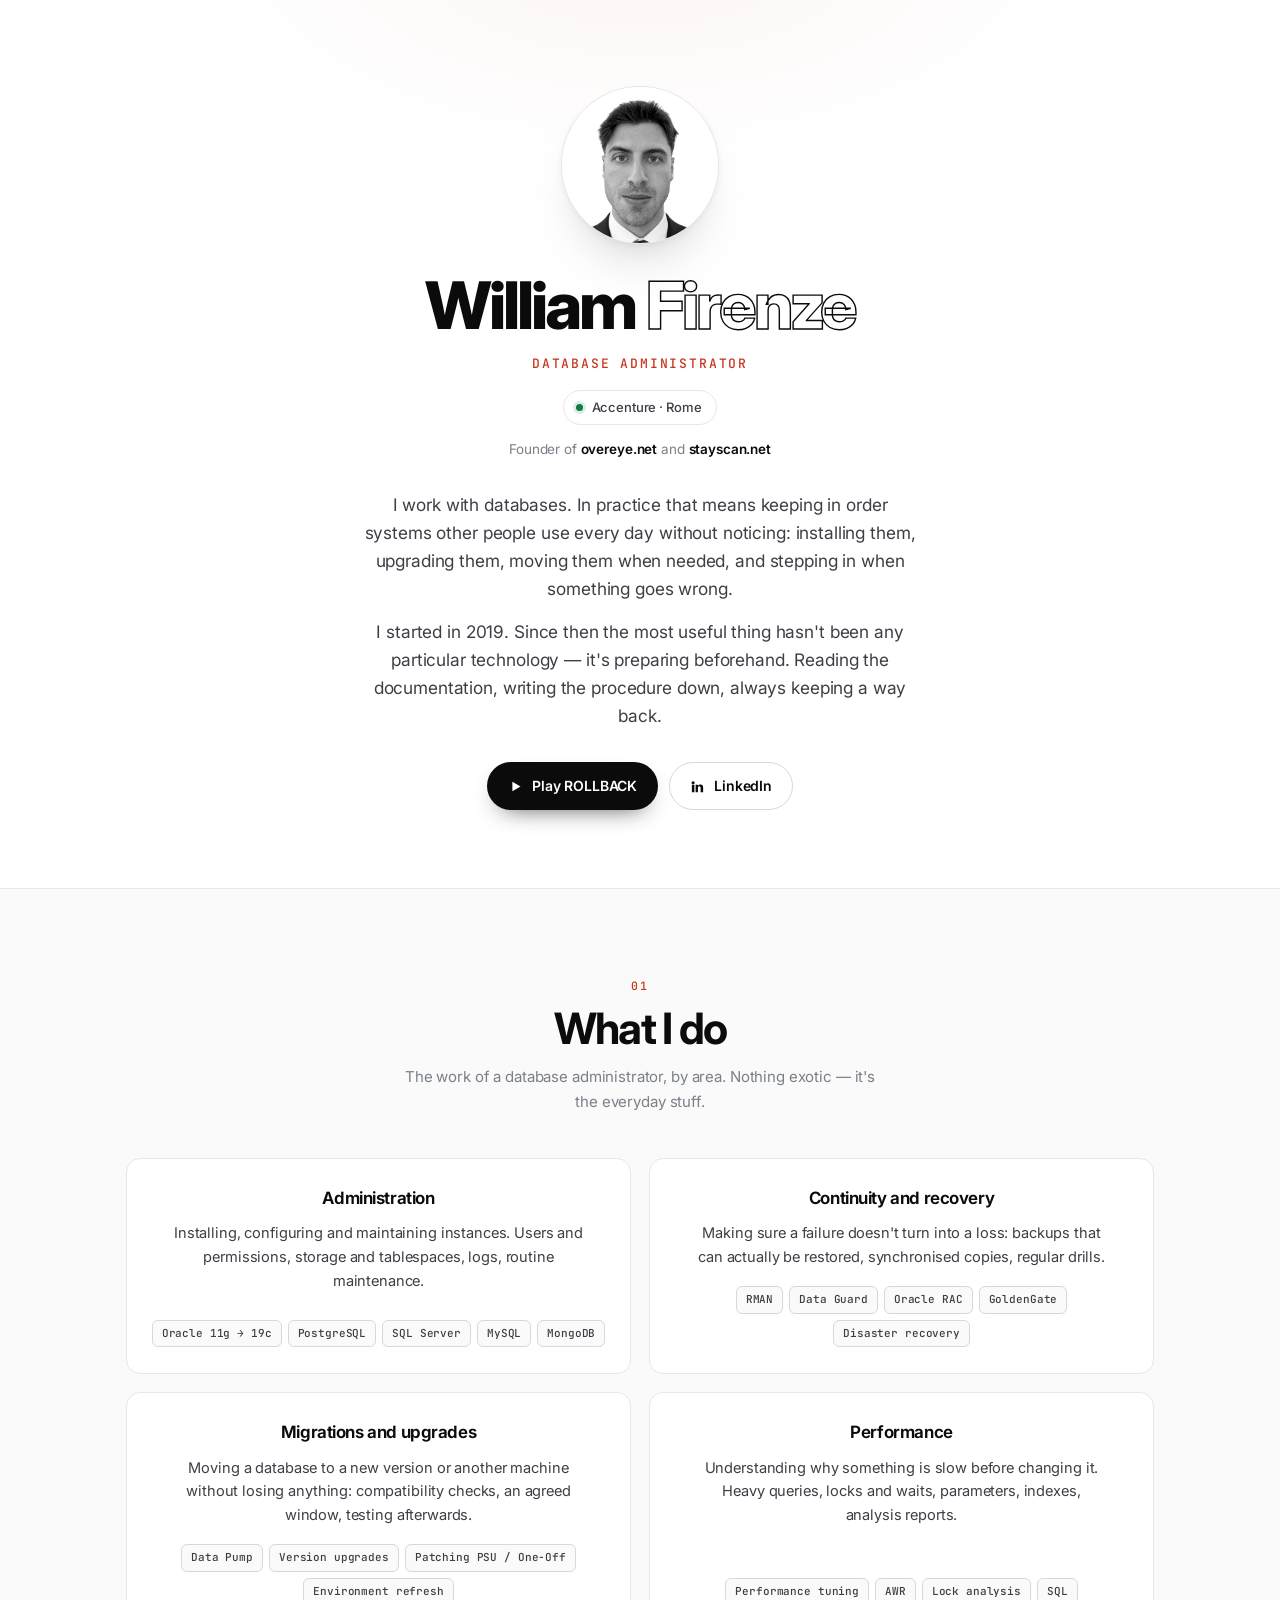
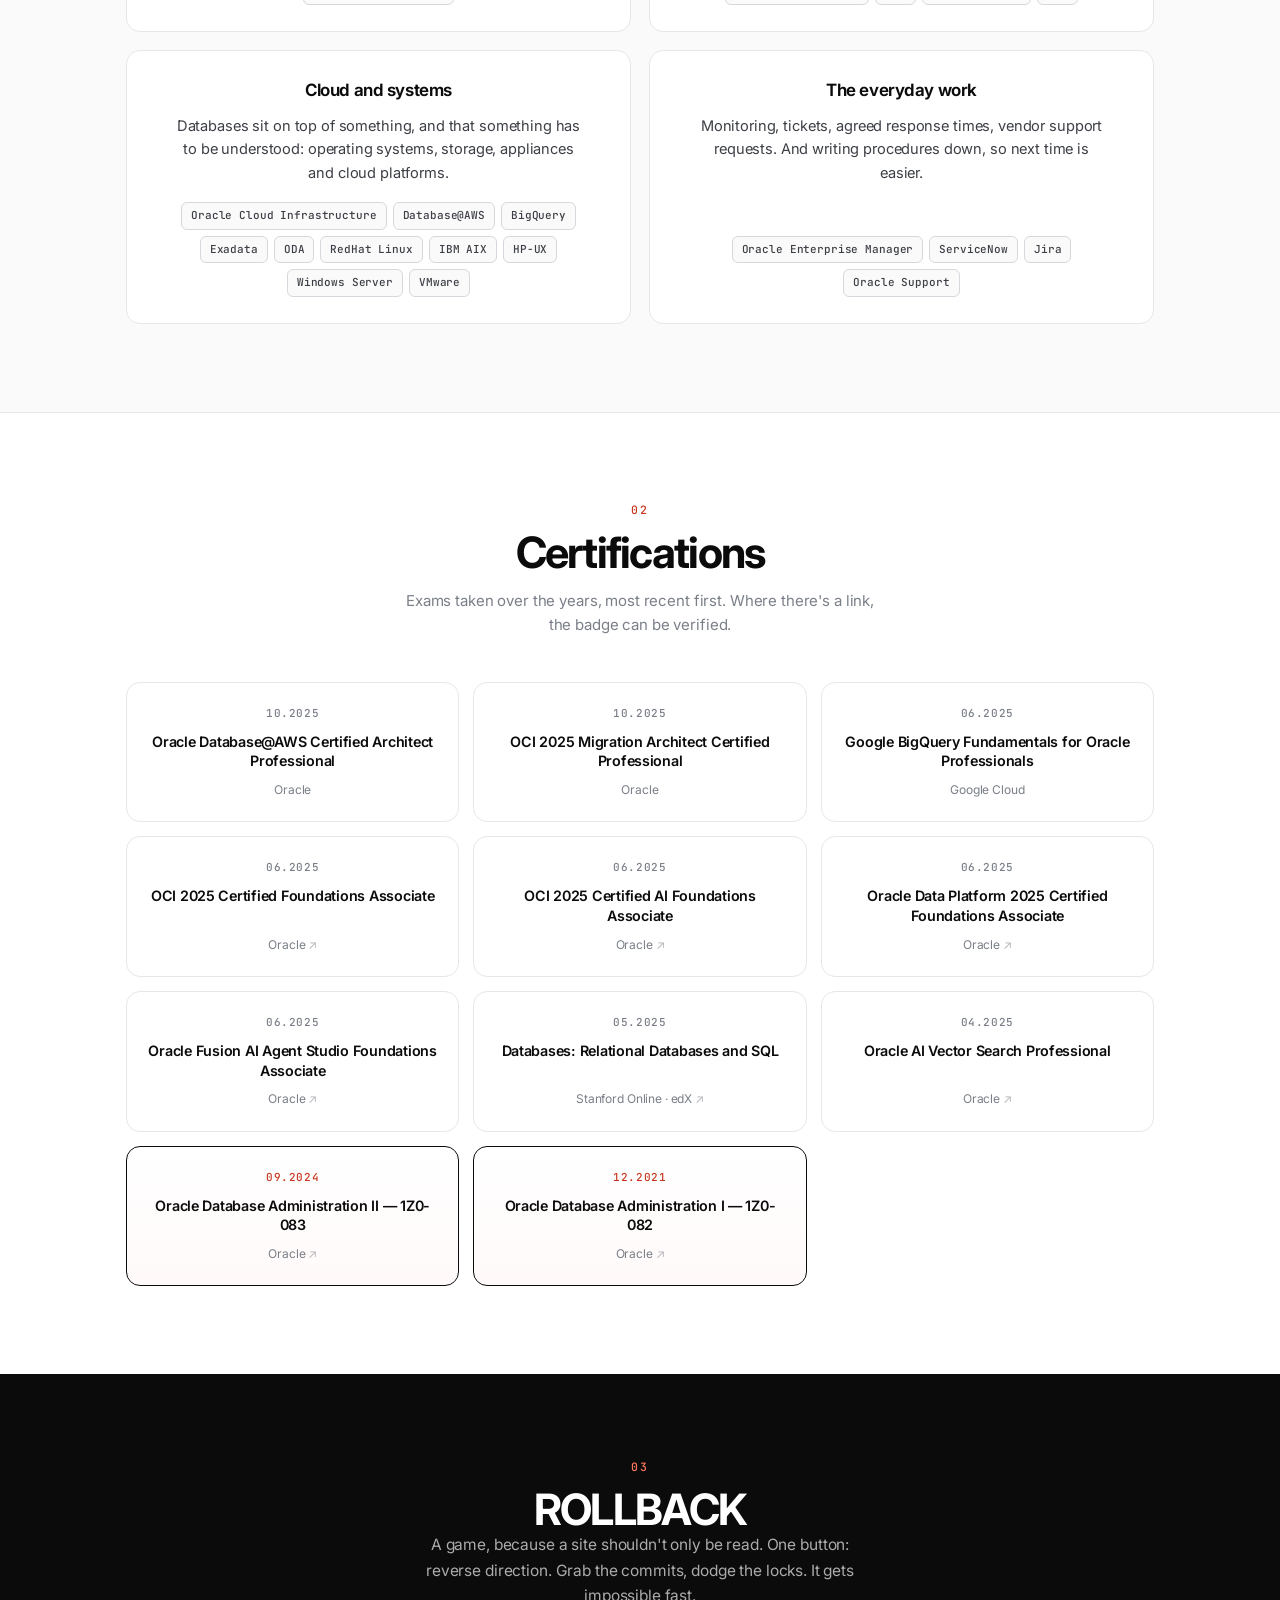
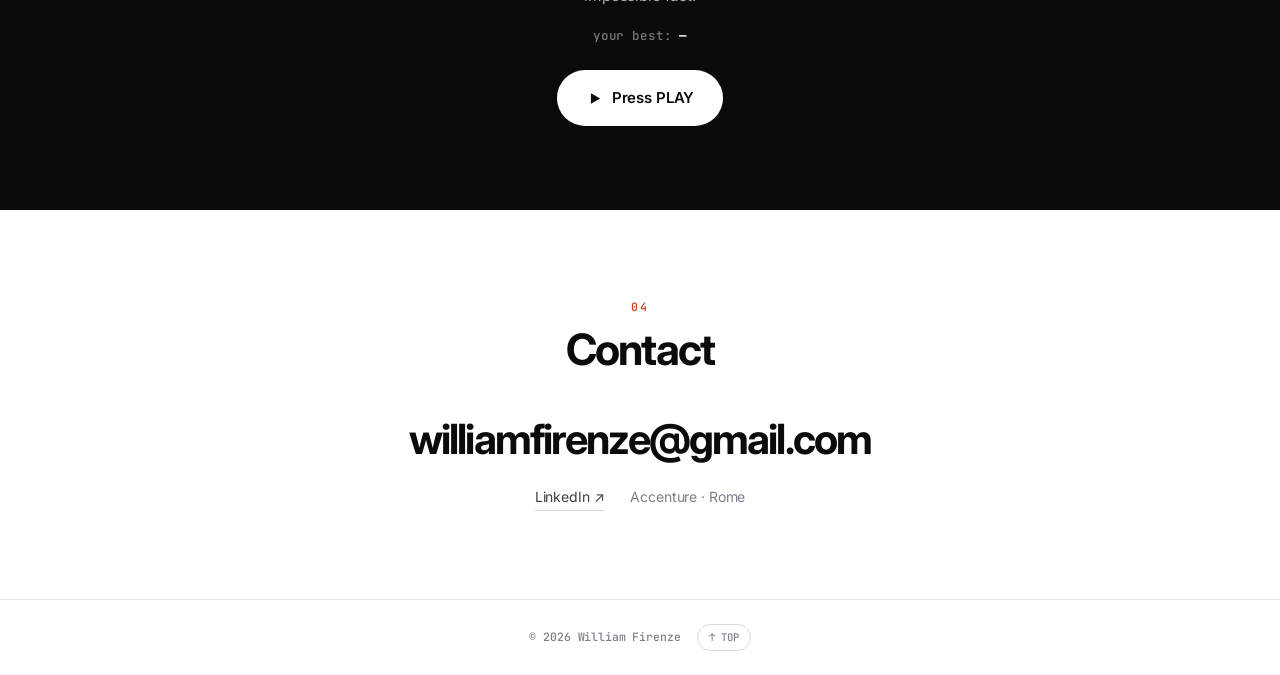
==== commit ff6d5ad0: "quarto" ====
--- a/index.html
+++ b/index.html
@@ -1,15 +1,15 @@
 <!DOCTYPE html>
-<html lang="it">
+<html lang="en">
 <head>
 <meta charset="utf-8">
 <meta name="viewport" content="width=device-width, initial-scale=1, viewport-fit=cover">
 <title>William Firenze — Database Administrator</title>
-<meta name="description" content="William Firenze, database administrator in Accenture a Roma. Oracle, PostgreSQL, SQL Server: amministrazione, continuità, migrazioni e prestazioni. E un gioco, ROLLBACK.">
+<meta name="description" content="William Firenze, database administrator at Accenture in Rome. Oracle, PostgreSQL, SQL Server: administration, continuity, migrations and performance. And a game, ROLLBACK.">
 <meta name="author" content="William Firenze">
 <meta name="theme-color" content="#ffffff">
 <meta property="og:type" content="website">
 <meta property="og:title" content="William Firenze — Database Administrator">
-<meta property="og:description" content="Mi occupo di database. Accenture, Roma. Sul sito c'è anche ROLLBACK, un gioco con classifica.">
+<meta property="og:description" content="I work with databases. Accenture, Rome. There's also ROLLBACK on the site, a game with a leaderboard.">
 <meta property="og:image" content="assets/img/william.jpg">
 <link rel="icon" href="data:image/svg+xml,<svg xmlns='http://www.w3.org/2000/svg' viewBox='0 0 100 100'><rect width='100' height='100' rx='22' fill='%230b0b0c'/><text x='50' y='70' font-size='56' font-family='monospace' font-weight='700' fill='%23fff' text-anchor='middle'>W</text></svg>">
 <link rel="preconnect" href="https://fonts.googleapis.com">
@@ -36,24 +36,25 @@
 
     <p class="hero__where reveal">
       <span class="dot"></span>
-      <span data-it="Accenture · Roma" data-en="Accenture · Rome">Accenture · Roma</span>
+      <span>Accenture · Rome</span>
     </p>
 
+    <p class="hero__founder reveal">
+      Founder of
+      <a href="https://overeye.net" target="_blank" rel="noopener">overeye.net</a>
+      and
+      <a href="https://stayscan.net" target="_blank" rel="noopener">stayscan.net</a>
+    </p>
+
     <div class="hero__bio reveal">
-      <p data-it="Mi occupo di database. In concreto vuol dire tenere in ordine sistemi che altri usano tutti i giorni senza accorgersene: installarli, aggiornarli, spostarli quando serve, e metterci le mani quando qualcosa non va."
-         data-en="I work with databases. In practice that means keeping in order systems other people use every day without noticing: installing them, upgrading them, moving them when needed, and stepping in when something goes wrong.">
-        Mi occupo di database. In concreto vuol dire tenere in ordine sistemi che altri usano tutti i giorni senza accorgersene: installarli, aggiornarli, spostarli quando serve, e metterci le mani quando qualcosa non va.
-      </p>
-      <p data-it="Ho iniziato nel 2019. Da allora la cosa che mi è tornata più utile non è una tecnologia in particolare: è prepararsi prima. Leggere la documentazione, scrivere la procedura, tenersi sempre una strada per tornare indietro."
-         data-en="I started in 2019. Since then the most useful thing hasn't been any particular technology: it's preparing beforehand. Reading the documentation, writing the procedure down, always keeping a way back.">
-        Ho iniziato nel 2019. Da allora la cosa che mi è tornata più utile non è una tecnologia in particolare: è prepararsi prima. Leggere la documentazione, scrivere la procedura, tenersi sempre una strada per tornare indietro.
-      </p>
+      <p>I work with databases. In practice that means keeping in order systems other people use every day without noticing: installing them, upgrading them, moving them when needed, and stepping in when something goes wrong.</p>
+      <p>I started in 2019. Since then the most useful thing hasn't been any particular technology — it's preparing beforehand. Reading the documentation, writing the procedure down, always keeping a way back.</p>
     </div>
 
     <div class="hero__cta reveal">
       <button class="btn btn--play" data-open-game type="button">
         <svg viewBox="0 0 24 24" width="15" height="15" aria-hidden="true"><path d="M7 4.5v15l13-7.5z" fill="currentColor"/></svg>
-        <span data-it="Gioca a ROLLBACK" data-en="Play ROLLBACK">Gioca a ROLLBACK</span>
+        <span>Play ROLLBACK</span>
       </button>
       <a class="btn btn--ghost" href="https://www.linkedin.com/in/william-firenze" target="_blank" rel="noopener">
         <svg viewBox="0 0 24 24" width="15" height="15" aria-hidden="true"><path fill="currentColor" d="M4.98 3.5a2.5 2.5 0 1 1 0 5 2.5 2.5 0 0 1 0-5zM3 9h4v12H3zM9 9h3.8v1.7h.05c.53-.95 1.83-1.95 3.77-1.95C20.4 8.75 21 11.1 21 14.2V21h-4v-6c0-1.43-.03-3.27-2-3.27-2 0-2.3 1.56-2.3 3.17V21H9z"/></svg>
@@ -63,88 +64,62 @@
   </div>
 </section>
 
-<!-- ============ COSA FACCIO ============ -->
+<!-- ============ WHAT I DO ============ -->
 <section id="what" class="sec sec--alt">
   <div class="wrap">
     <div class="sec__head reveal">
       <span class="sec__num mono">01</span>
-      <h2 data-it="Cosa faccio" data-en="What I do">Cosa faccio</h2>
-      <p class="sec__sub"
-         data-it="Il lavoro di un database administrator, per aree. Niente di esotico: sono le cose che si fanno tutti i giorni."
-         data-en="The work of a database administrator, by area. Nothing exotic: it's the everyday stuff.">
-        Il lavoro di un database administrator, per aree. Niente di esotico: sono le cose che si fanno tutti i giorni.
-      </p>
+      <h2>What I do</h2>
+      <p class="sec__sub">The work of a database administrator, by area. Nothing exotic — it's the everyday stuff.</p>
     </div>
 
     <div class="grid">
       <div class="box reveal">
-        <h3 data-it="Amministrazione" data-en="Administration">Amministrazione</h3>
-        <p data-it="Installare, configurare e mantenere le istanze. Utenti e permessi, spazi e tablespace, log, manutenzione ordinaria."
-           data-en="Installing, configuring and maintaining instances. Users and permissions, storage and tablespaces, logs, routine maintenance.">
-          Installare, configurare e mantenere le istanze. Utenti e permessi, spazi e tablespace, log, manutenzione ordinaria.
-        </p>
+        <h3>Administration</h3>
+        <p>Installing, configuring and maintaining instances. Users and permissions, storage and tablespaces, logs, routine maintenance.</p>
         <div class="chips"><span>Oracle 11g → 19c</span><span>PostgreSQL</span><span>SQL Server</span><span>MySQL</span><span>MongoDB</span></div>
       </div>
 
       <div class="box reveal">
-        <h3 data-it="Continuità e ripristino" data-en="Continuity and recovery">Continuità e ripristino</h3>
-        <p data-it="Fare in modo che un guasto non diventi un danno: backup che si possono davvero ripristinare, copie allineate, prove periodiche."
-           data-en="Making sure a failure doesn't become a loss: backups you can actually restore, synchronised copies, regular drills.">
-          Fare in modo che un guasto non diventi un danno: backup che si possono davvero ripristinare, copie allineate, prove periodiche.
-        </p>
-        <div class="chips"><span>RMAN</span><span>Data Guard</span><span>Oracle RAC</span><span>GoldenGate</span><span data-it="Disaster recovery" data-en="Disaster recovery">Disaster recovery</span></div>
-      </div>
-
-      <div class="box reveal">
-        <h3 data-it="Migrazioni e upgrade" data-en="Migrations and upgrades">Migrazioni e upgrade</h3>
-        <p data-it="Portare un database su una versione nuova o su un'altra macchina senza perdere pezzi: verifiche di compatibilità, finestra concordata, collaudo dopo."
-           data-en="Moving a database to a new version or another machine without losing anything: compatibility checks, an agreed window, testing afterwards.">
-          Portare un database su una versione nuova o su un'altra macchina senza perdere pezzi: verifiche di compatibilità, finestra concordata, collaudo dopo.
-        </p>
-        <div class="chips"><span>Data Pump</span><span data-it="Upgrade di versione" data-en="Version upgrades">Upgrade di versione</span><span>Patching PSU / One-Off</span><span data-it="Refresh ambienti" data-en="Environment refresh">Refresh ambienti</span></div>
-      </div>
-
-      <div class="box reveal">
-        <h3 data-it="Prestazioni" data-en="Performance">Prestazioni</h3>
-        <p data-it="Capire perché una cosa è lenta prima di cambiarla. Query pesanti, lock e attese, parametri, indici, report di analisi."
-           data-en="Understanding why something is slow before changing it. Heavy queries, locks and waits, parameters, indexes, analysis reports.">
-          Capire perché una cosa è lenta prima di cambiarla. Query pesanti, lock e attese, parametri, indici, report di analisi.
-        </p>
-        <div class="chips"><span>Performance tuning</span><span>AWR</span><span data-it="Analisi dei lock" data-en="Lock analysis">Analisi dei lock</span><span>SQL</span></div>
-      </div>
-
-      <div class="box reveal">
-        <h3 data-it="Cloud e sistemi" data-en="Cloud and systems">Cloud e sistemi</h3>
-        <p data-it="I database stanno sopra qualcosa, e quel qualcosa va conosciuto: sistemi operativi, storage, appliance e piattaforme cloud."
-           data-en="Databases sit on top of something, and that something has to be understood: operating systems, storage, appliances and cloud platforms.">
-          I database stanno sopra qualcosa, e quel qualcosa va conosciuto: sistemi operativi, storage, appliance e piattaforme cloud.
-        </p>
+        <h3>Continuity and recovery</h3>
+        <p>Making sure a failure doesn't turn into a loss: backups that can actually be restored, synchronised copies, regular drills.</p>
+        <div class="chips"><span>RMAN</span><span>Data Guard</span><span>Oracle RAC</span><span>GoldenGate</span><span>Disaster recovery</span></div>
+      </div>
+
+      <div class="box reveal">
+        <h3>Migrations and upgrades</h3>
+        <p>Moving a database to a new version or another machine without losing anything: compatibility checks, an agreed window, testing afterwards.</p>
+        <div class="chips"><span>Data Pump</span><span>Version upgrades</span><span>Patching PSU / One-Off</span><span>Environment refresh</span></div>
+      </div>
+
+      <div class="box reveal">
+        <h3>Performance</h3>
+        <p>Understanding why something is slow before changing it. Heavy queries, locks and waits, parameters, indexes, analysis reports.</p>
+        <div class="chips"><span>Performance tuning</span><span>AWR</span><span>Lock analysis</span><span>SQL</span></div>
+      </div>
+
+      <div class="box reveal">
+        <h3>Cloud and systems</h3>
+        <p>Databases sit on top of something, and that something has to be understood: operating systems, storage, appliances and cloud platforms.</p>
         <div class="chips"><span>Oracle Cloud Infrastructure</span><span>Database@AWS</span><span>BigQuery</span><span>Exadata</span><span>ODA</span><span>RedHat Linux</span><span>IBM AIX</span><span>HP-UX</span><span>Windows Server</span><span>VMware</span></div>
       </div>
 
       <div class="box reveal">
-        <h3 data-it="Il lavoro di tutti i giorni" data-en="The everyday work">Il lavoro di tutti i giorni</h3>
-        <p data-it="Monitoraggio, ticket, tempi di risposta concordati, richieste di supporto al vendor. E scrivere le procedure, così la prossima volta è più semplice."
-           data-en="Monitoring, tickets, agreed response times, vendor support requests. And writing procedures down, so next time is easier.">
-          Monitoraggio, ticket, tempi di risposta concordati, richieste di supporto al vendor. E scrivere le procedure, così la prossima volta è più semplice.
-        </p>
+        <h3>The everyday work</h3>
+        <p>Monitoring, tickets, agreed response times, vendor support requests. And writing procedures down, so next time is easier.</p>
         <div class="chips"><span>Oracle Enterprise Manager</span><span>ServiceNow</span><span>Jira</span><span>Oracle Support</span></div>
       </div>
     </div>
   </div>
 </section>
 
-<!-- ============ CERTIFICAZIONI ============ -->
+<!-- ============ CERTIFICATIONS ============ -->
 <section id="certs" class="sec">
   <div class="wrap">
     <div class="sec__head reveal">
       <span class="sec__num mono">02</span>
-      <h2 data-it="Certificazioni" data-en="Certifications">Certificazioni</h2>
-      <p class="sec__sub"
-         data-it="Esami dati negli anni, in ordine dal più recente. Dove c'è il link, il badge è verificabile."
-         data-en="Exams taken over the years, most recent first. Where there's a link, the badge can be verified.">
-        Esami dati negli anni, in ordine dal più recente. Dove c'è il link, il badge è verificabile.
-      </p>
+      <h2>Certifications</h2>
+      <p class="sec__sub">Exams taken over the years, most recent first. Where there's a link, the badge can be verified.</p>
     </div>
 
     <div class="certs">
@@ -213,37 +188,28 @@
     <div class="reveal">
       <span class="sec__num mono">03</span>
       <h2 class="game-title">ROLLBACK</h2>
-      <p class="game-desc"
-         data-it="Un gioco, perché un sito non deve essere solo da leggere. Un tasto solo: inverti la direzione. Prendi i commit, evita i lock. Diventa impossibile in fretta."
-         data-en="A game, because a site shouldn't only be read. One button: reverse direction. Grab the commits, dodge the locks. It gets impossible fast.">
-        Un gioco, perché un sito non deve essere solo da leggere. Un tasto solo: inverti la direzione. Prendi i commit, evita i lock. Diventa impossibile in fretta.
-      </p>
-      <p class="game-best mono"><span data-it="il tuo record" data-en="your best">il tuo record</span>: <b id="teaserBest">—</b></p>
+      <p class="game-desc">A game, because a site shouldn't only be read. One button: reverse direction. Grab the commits, dodge the locks. It gets impossible fast.</p>
+      <p class="game-best mono">your best: <b id="teaserBest">—</b></p>
       <button class="btn btn--play btn--big" data-open-game type="button">
         <svg viewBox="0 0 24 24" width="17" height="17" aria-hidden="true"><path d="M7 4.5v15l13-7.5z" fill="currentColor"/></svg>
-        <span data-it="Premi PLAY" data-en="Press PLAY">Premi PLAY</span>
+        <span>Press PLAY</span>
       </button>
-
-      <div class="lb-preview">
-        <h3 class="mono" data-it="/ classifica" data-en="/ leaderboard">/ classifica</h3>
-        <ol class="lb" id="teaserBoard"><li class="lb__empty mono">…</li></ol>
-      </div>
-    </div>
-  </div>
-</section>
-
-<!-- ============ CONTATTI ============ -->
+    </div>
+  </div>
+</section>
+
+<!-- ============ CONTACT ============ -->
 <section id="contact" class="sec">
   <div class="wrap wrap--narrow">
     <div class="sec__head reveal">
       <span class="sec__num mono">04</span>
-      <h2 data-it="Contatti" data-en="Contact">Contatti</h2>
+      <h2>Contact</h2>
     </div>
     <div class="contact reveal">
       <a class="contact__big" href="mailto:williamfirenze@gmail.com">williamfirenze@gmail.com</a>
       <div class="contact__row">
         <a href="https://www.linkedin.com/in/william-firenze" target="_blank" rel="noopener">LinkedIn ↗</a>
-        <span data-it="Accenture · Roma" data-en="Accenture · Rome">Accenture · Roma</span>
+        <span>Accenture · Rome</span>
       </div>
     </div>
   </div>
@@ -254,14 +220,11 @@
 <footer class="foot">
   <div class="wrap foot__inner">
     <span class="mono">© <span id="year">2026</span> William Firenze</span>
-    <button class="lang" id="langBtn" type="button" aria-label="Cambia lingua / Switch language">
-      <span class="lang__a">IT</span><span class="lang__sep">/</span><span class="lang__b">EN</span>
-    </button>
     <button class="foot__top mono" data-scroll-top type="button">↑ TOP</button>
   </div>
 </footer>
 
-<!-- ============ GIOCO ============ -->
+<!-- ============ GAME ============ -->
 <div class="modal" id="gameModal" role="dialog" aria-modal="true" aria-label="ROLLBACK" hidden>
   <div class="modal__bg" data-close-game></div>
   <div class="modal__panel">
@@ -269,14 +232,14 @@
     <div class="g-head">
       <div class="g-title">
         <b>ROLLBACK</b>
-        <span class="mono" data-it="un tasto. nessuna pietà." data-en="one button. no mercy.">un tasto. nessuna pietà.</span>
+        <span class="mono">one button. no mercy.</span>
       </div>
       <div class="g-hud mono">
-        <div class="g-hud__i"><span data-it="PUNTI" data-en="SCORE">PUNTI</span><b id="hudScore">0</b></div>
+        <div class="g-hud__i"><span>SCORE</span><b id="hudScore">0</b></div>
         <div class="g-hud__i"><span>COMBO</span><b id="hudCombo">×1</b></div>
-        <div class="g-hud__i"><span data-it="RECORD" data-en="BEST">RECORD</span><b id="hudBest">0</b></div>
-      </div>
-      <button class="g-close" data-close-game type="button" aria-label="Chiudi">✕</button>
+        <div class="g-hud__i"><span>BEST</span><b id="hudBest">0</b></div>
+      </div>
+      <button class="g-close" data-close-game type="button" aria-label="Close">✕</button>
     </div>
 
     <div class="g-stage" id="gStage">
@@ -286,13 +249,13 @@
         <div class="g-card">
           <h3>ROLLBACK</h3>
           <div class="g-rules">
-            <span class="g-rule"><i class="sw sw--ink"></i><span data-it="Orbiti sull'anello. Sempre." data-en="You orbit the ring. Always.">Orbiti sull'anello. Sempre.</span></span>
-            <span class="g-rule"><i class="sw sw--ok"></i><span data-it="Raccogli i COMMIT verdi." data-en="Collect the green COMMITs.">Raccogli i COMMIT verdi.</span></span>
-            <span class="g-rule"><i class="sw sw--bad"></i><span data-it="Non toccare i LOCK rossi." data-en="Never touch the red LOCKs.">Non toccare i LOCK rossi.</span></span>
-            <span class="g-rule"><i class="sw sw--gold"></i><span data-it="Il VACUUM dorato spazza via tutto." data-en="The golden VACUUM wipes everything.">Il VACUUM dorato spazza via tutto.</span></span>
+            <span class="g-rule"><i class="sw sw--ink"></i><span>You orbit the ring. Always.</span></span>
+            <span class="g-rule"><i class="sw sw--ok"></i><span>Collect the green COMMITs.</span></span>
+            <span class="g-rule"><i class="sw sw--bad"></i><span>Never touch the red LOCKs.</span></span>
+            <span class="g-rule"><i class="sw sw--gold"></i><span>The golden VACUUM wipes everything.</span></span>
           </div>
-          <p class="g-key mono" data-it="SPAZIO · CLICK · TAP = inverti direzione" data-en="SPACE · CLICK · TAP = reverse direction">SPAZIO · CLICK · TAP = inverti direzione</p>
-          <button class="btn btn--play btn--big" id="btnStart" type="button"><span data-it="INIZIA" data-en="START">INIZIA</span></button>
+          <p class="g-key mono">SPACE · CLICK · TAP = reverse direction</p>
+          <button class="btn btn--play btn--big" id="btnStart" type="button">START</button>
         </div>
       </div>
 
@@ -300,29 +263,20 @@
         <div class="g-card g-card--over">
           <span class="g-over-k mono">ORA-00060: deadlock detected</span>
           <div class="g-final">
-            <div><span class="mono" data-it="PUNTEGGIO" data-en="SCORE">PUNTEGGIO</span><b id="overScore">0</b></div>
-            <div><span class="mono" data-it="RECORD" data-en="BEST">RECORD</span><b id="overBest">0</b></div>
+            <div><span class="mono">SCORE</span><b id="overScore">0</b></div>
+            <div><span class="mono">BEST</span><b id="overBest">0</b></div>
           </div>
 
-          <form class="g-save" id="saveForm" autocomplete="off">
-            <input id="playerName" maxlength="14" placeholder="IL TUO NOME" aria-label="Nome" required>
-            <button class="btn btn--play" type="submit" id="saveBtn"><span data-it="SALVA" data-en="SAVE">SALVA</span></button>
-          </form>
-          <p class="g-msg mono" id="saveMsg"></p>
-
-          <div class="g-board">
-            <h4 class="mono"><span data-it="CLASSIFICA" data-en="LEADERBOARD">CLASSIFICA</span> <i id="boardSrc"></i></h4>
-            <ol class="lb lb--game" id="gameBoard"><li class="lb__empty mono">…</li></ol>
-          </div>
+          <p class="g-new mono" id="newBest" hidden>NEW BEST</p>
 
           <div class="g-actions">
-            <button class="btn btn--play" id="btnRetry" type="button"><span data-it="RIGIOCA" data-en="PLAY AGAIN">RIGIOCA</span></button>
-            <button class="btn btn--ghost" data-close-game type="button"><span data-it="Chiudi" data-en="Close">Chiudi</span></button>
+            <button class="btn btn--play" id="btnRetry" type="button">PLAY AGAIN</button>
+            <button class="btn btn--ghost" data-close-game type="button">Close</button>
           </div>
         </div>
       </div>
 
-      <div class="g-tip mono" id="gTip" hidden data-it="SPAZIO o TAP per invertire" data-en="SPACE or TAP to reverse">SPAZIO o TAP per invertire</div>
+      <div class="g-tip mono" id="gTip" hidden>SPACE or TAP to reverse</div>
     </div>
   </div>
 </div>
--- a/assets/css/style.css
+++ b/assets/css/style.css
@@ -106,8 +106,16 @@
 .hero__where{
   display:inline-flex; align-items:center; gap:9px; font-size:13px; font-weight:500;
   color:var(--ink-2); border:1px solid var(--line); background:#fff;
-  padding:6px 15px 6px 12px; border-radius:999px; margin:0 0 30px;
-}
+  padding:6px 15px 6px 12px; border-radius:999px; margin:0 0 14px;
+}
+.hero__founder{ font-size:13.5px; color:var(--ink-3); margin:0 0 30px; }
+.hero__founder a{
+  color:var(--ink); font-weight:600;
+  background-image:linear-gradient(var(--accent),var(--accent));
+  background-size:0% 1.5px; background-position:0 100%; background-repeat:no-repeat;
+  transition:background-size .3s cubic-bezier(.2,.8,.2,1), color .25s;
+}
+.hero__founder a:hover{ color:var(--accent); background-size:100% 1.5px; }
 .hero__where .dot{
   width:7px; height:7px; border-radius:50%; background:var(--ok);
   box-shadow:0 0 0 3px rgba(20,122,69,.14); animation:blip 2.4s infinite;
@@ -181,30 +189,6 @@
 .game-best b{ color:#fff; }
 .sec--game .btn--play{ background:#fff; color:var(--ink); }
 .sec--game .btn--play:hover{ background:var(--accent); color:#fff; }
-
-.lb-preview{
-  border:1px solid rgba(255,255,255,.16); border-radius:var(--r);
-  padding:18px 22px; background:rgba(255,255,255,.035);
-  max-width:400px; margin:34px auto 0; text-align:left;
-}
-.lb-preview h3{ font-size:11px; color:rgba(255,255,255,.44); letter-spacing:.1em; font-weight:500; margin:0 0 12px; }
-
-/* classifica */
-.lb{ list-style:none; margin:0; padding:0; display:grid; gap:2px; }
-.lb li{
-  display:grid; grid-template-columns:26px 1fr auto; align-items:center; gap:12px;
-  padding:8px 0; font-size:13.5px; border-bottom:1px solid rgba(255,255,255,.08);
-}
-.lb li:last-child{ border-bottom:0; }
-.lb .r{ font-family:var(--mono); font-size:11.5px; opacity:.5; }
-.lb .n{ font-weight:600; letter-spacing:-.01em; overflow:hidden; text-overflow:ellipsis; white-space:nowrap; }
-.lb .s{ font-family:var(--mono); font-weight:700; font-size:13px; font-variant-numeric:tabular-nums; }
-.lb li.top .r{ opacity:1; color:#ffca28; }
-.lb li.me{ background:rgba(255,255,255,.08); border-radius:6px; padding-inline:8px; }
-.lb__empty{ display:block !important; opacity:.45; font-size:12px; }
-.lb--game li{ border-bottom-color:var(--line); color:var(--ink); }
-.lb--game li.top .r{ color:var(--accent); }
-.lb--game li.me{ background:var(--accent-s); }
 
 /* contatti */
 .contact__big{
@@ -300,21 +284,13 @@
 .g-final span{ font-size:9.5px; color:var(--ink-3); letter-spacing:.11em; }
 .g-final b{ font-size:3rem; font-weight:800; letter-spacing:-.05em; line-height:1; font-variant-numeric:tabular-nums; }
 
-.g-save{ display:flex; gap:8px; margin-bottom:8px; }
-.g-save input{
-  flex:1; min-width:0; padding:11px 15px; border:1px solid var(--line-2); border-radius:999px;
-  font-family:var(--mono); font-size:13px; text-transform:uppercase; letter-spacing:.06em;
-  outline:none; transition:border-color .2s; background:#fff; color:var(--ink); text-align:center;
-}
-.g-save input:focus{ border-color:var(--ink); }
-.g-save input::placeholder{ text-transform:none; letter-spacing:0; color:var(--ink-3); font-family:var(--sans); }
-.g-msg{ font-size:11px; min-height:1.3em; margin:0 0 14px; color:var(--ink-3); }
-.g-msg.ok{ color:var(--ok); } .g-msg.err{ color:var(--accent); }
-
-.g-board{ text-align:left; border:1px solid var(--line); border-radius:12px; padding:14px 16px; margin-bottom:16px; background:var(--bg-alt); }
-.g-board h4{ font-size:9.5px; letter-spacing:.12em; color:var(--ink-3); margin:0 0 8px; font-weight:500; display:flex; gap:8px; align-items:center; }
-.g-board h4 i{ font-style:normal; font-size:9px; opacity:.7; margin-left:auto; }
-.lb--game{ max-height:190px; overflow:auto; }
+.g-new{
+  display:inline-block; font-size:10px; letter-spacing:.16em; color:#fff;
+  background:var(--accent); padding:5px 13px; border-radius:999px; margin:0 0 20px;
+  animation:newpop .45s cubic-bezier(.2,.9,.25,1);
+}
+.g-new[hidden]{ display:none; }
+@keyframes newpop{ from{opacity:0; transform:scale(.7)} to{opacity:1; transform:none} }
 .g-actions{ display:flex; gap:9px; justify-content:center; }
 
 .g-tip{
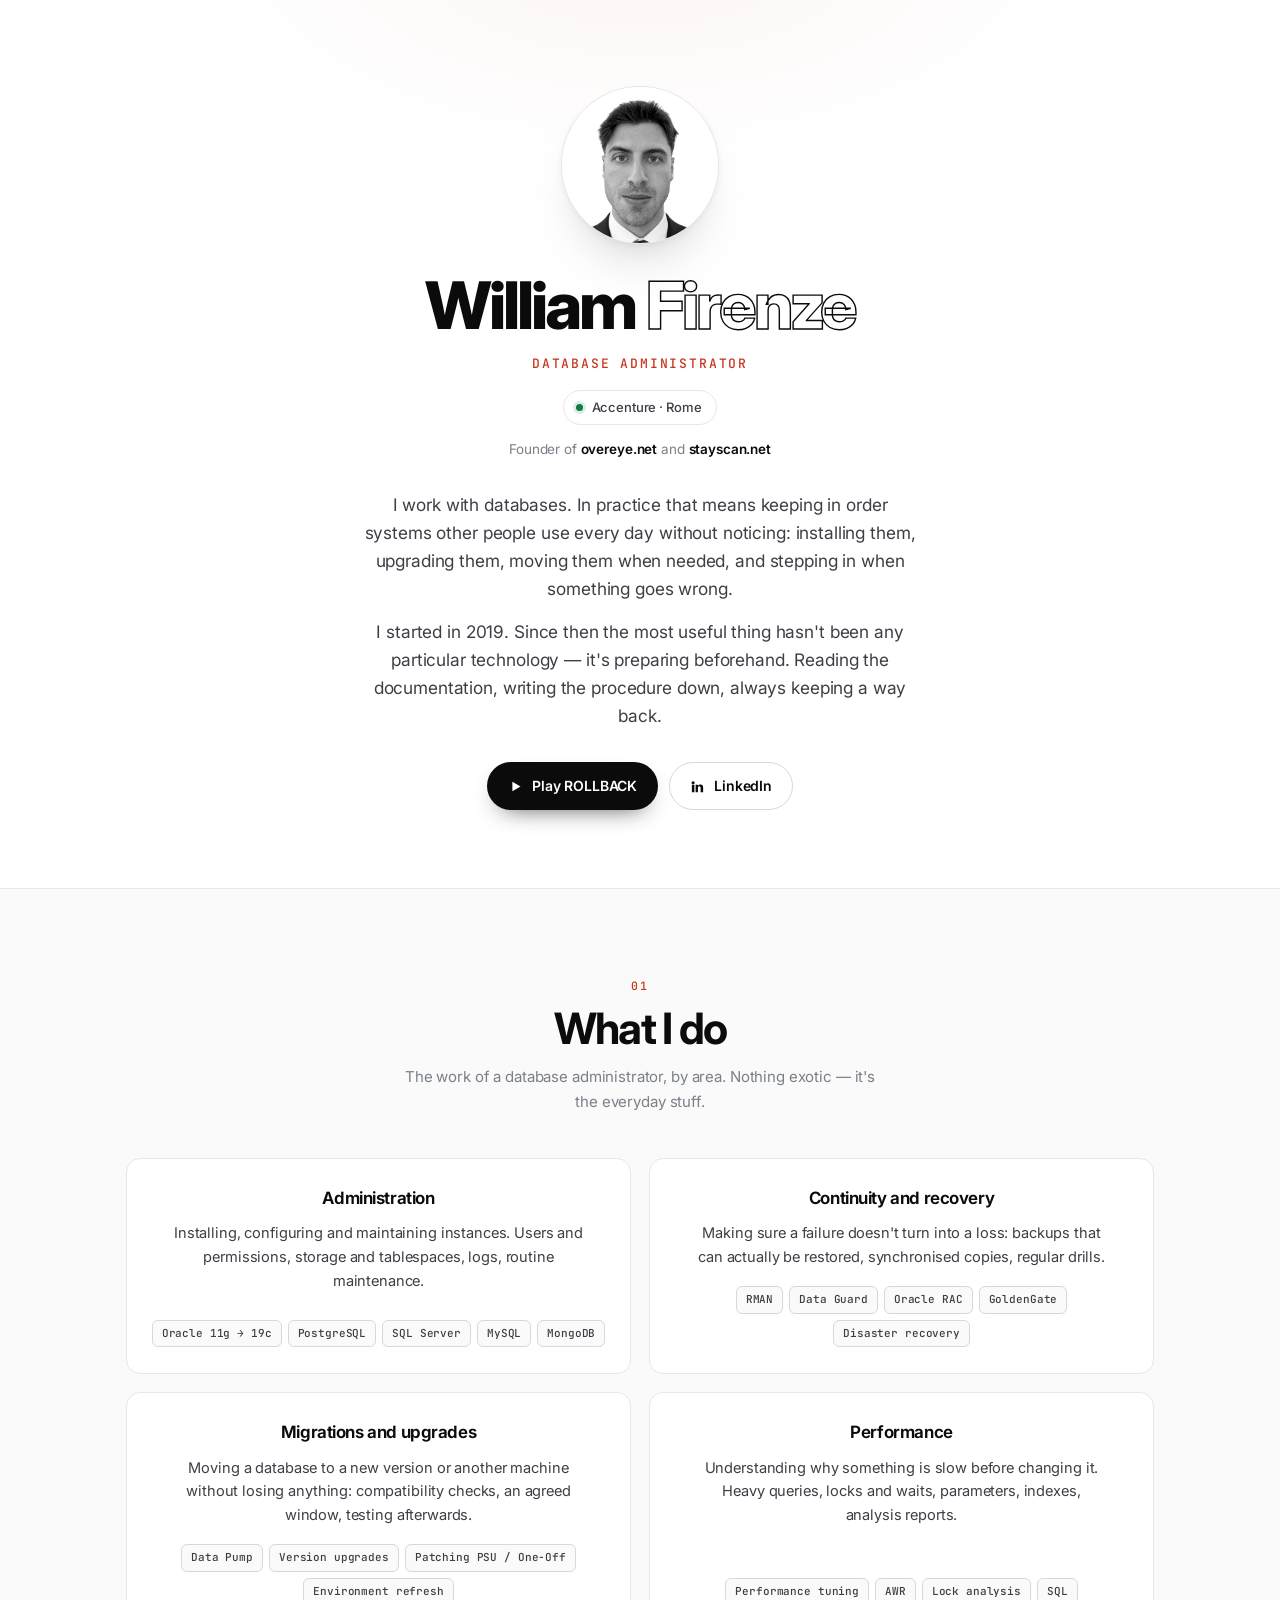
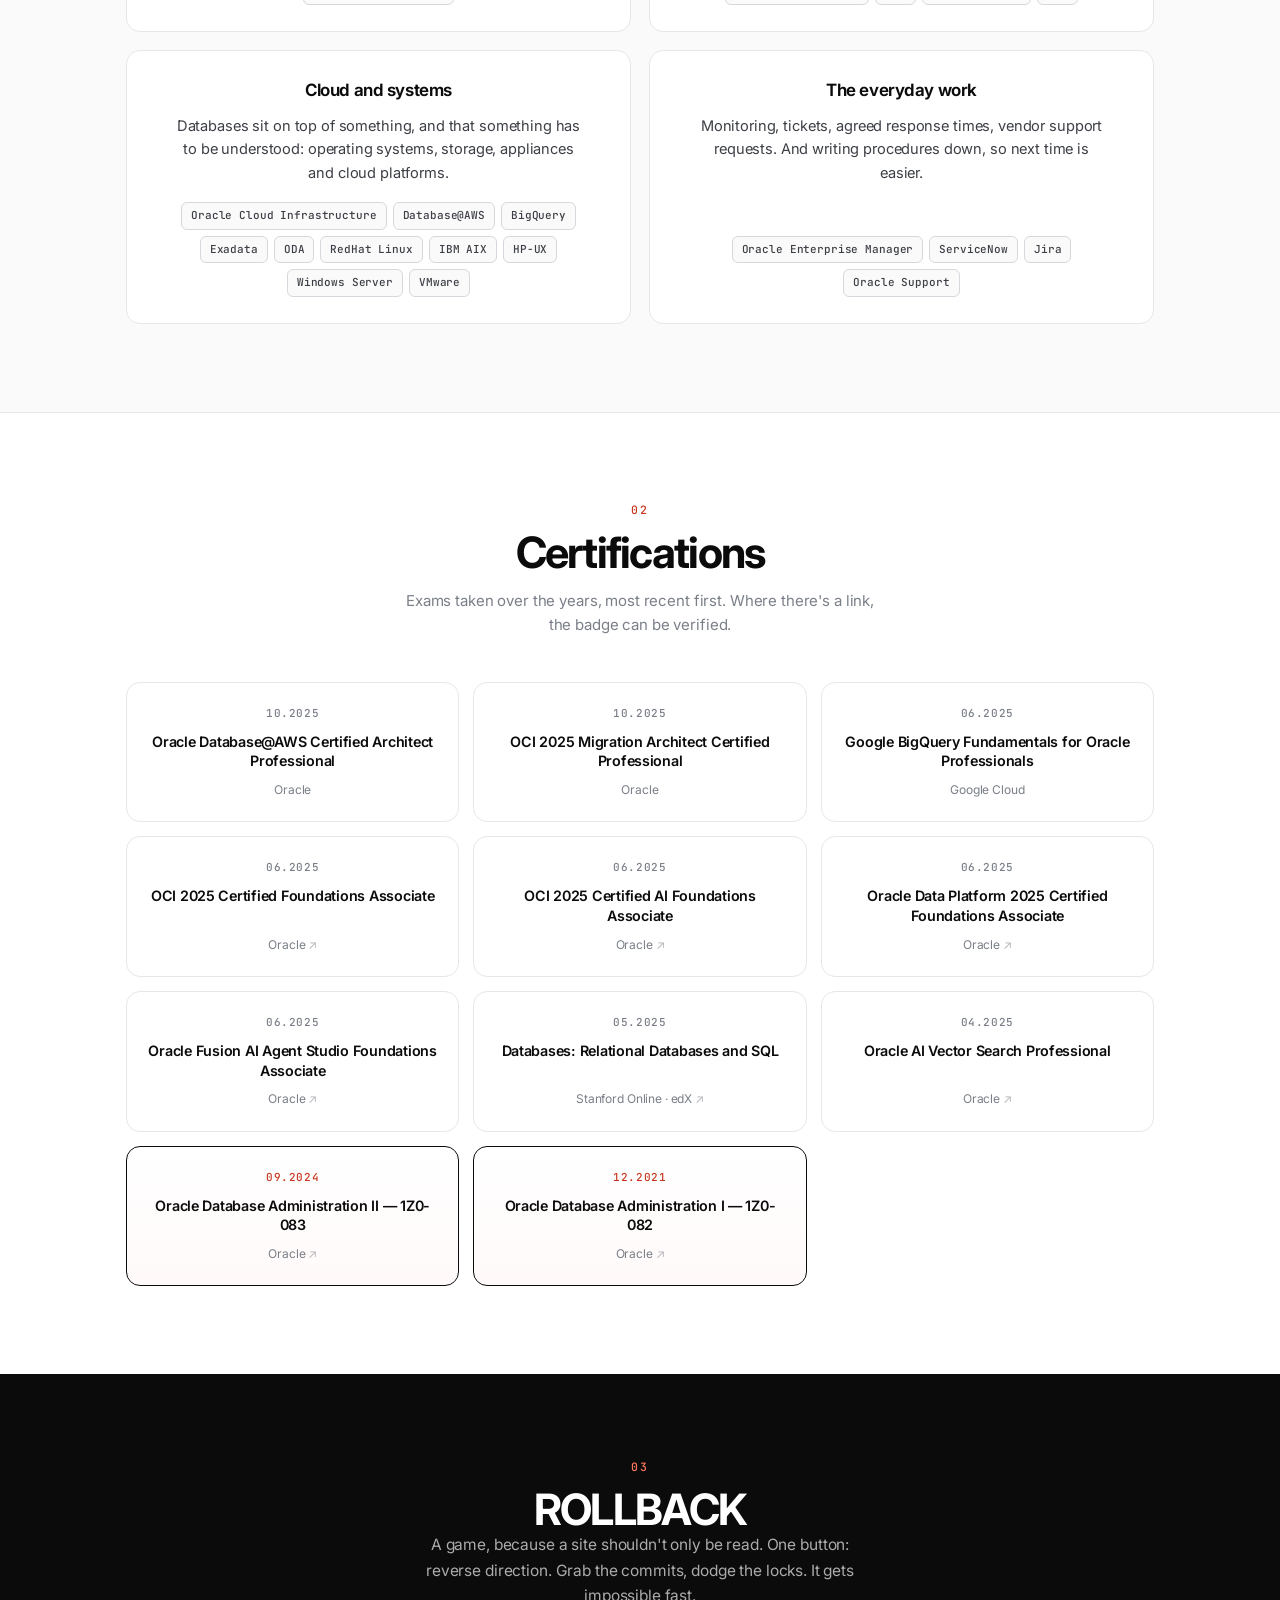
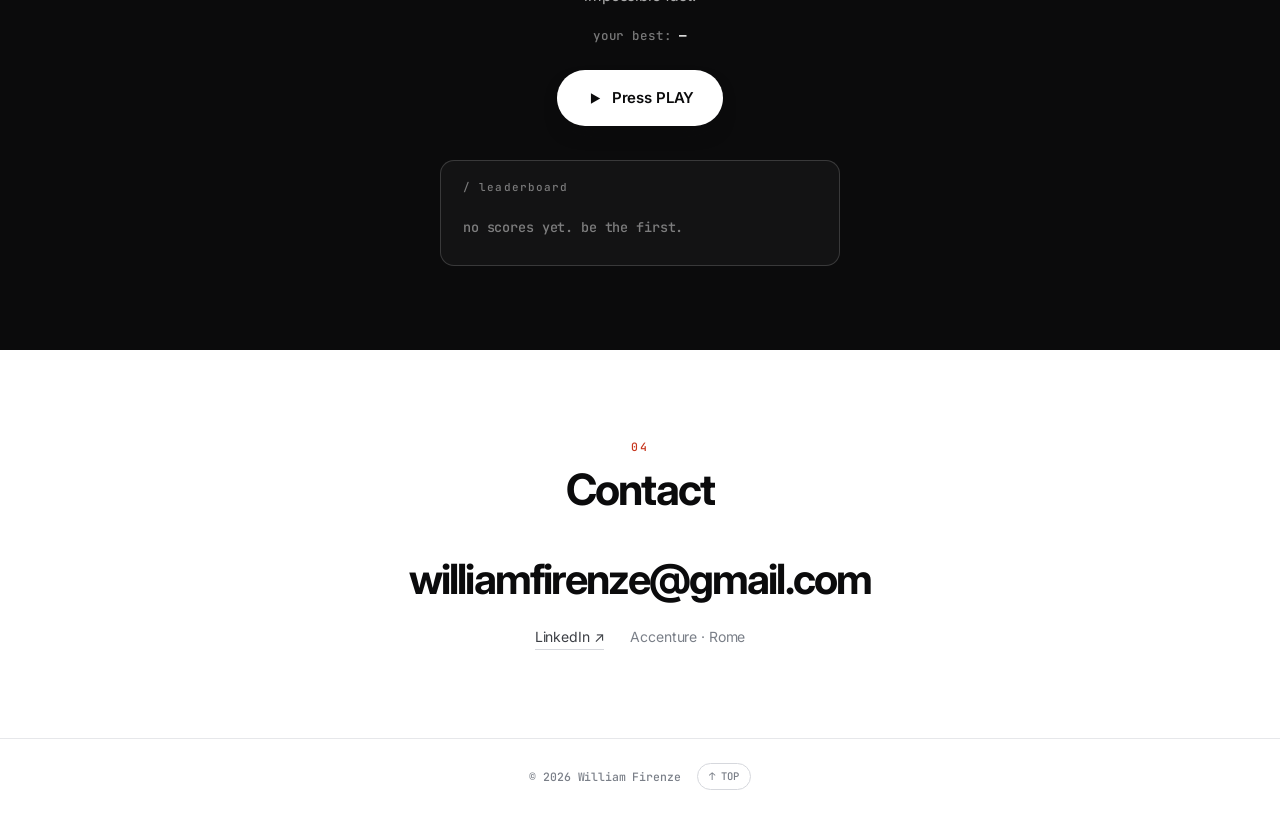
==== commit 5452ab09: "classifica" ====
--- a/index.html
+++ b/index.html
@@ -194,6 +194,11 @@
         <svg viewBox="0 0 24 24" width="17" height="17" aria-hidden="true"><path d="M7 4.5v15l13-7.5z" fill="currentColor"/></svg>
         <span>Press PLAY</span>
       </button>
+
+      <div class="lb-preview">
+        <h3 class="mono">/ leaderboard</h3>
+        <ol class="lb" id="teaserBoard"><li class="lb__empty mono">…</li></ol>
+      </div>
     </div>
   </div>
 </section>
@@ -269,6 +274,17 @@
 
           <p class="g-new mono" id="newBest" hidden>NEW BEST</p>
 
+          <form class="g-save" id="saveForm" autocomplete="off" hidden>
+            <input id="playerName" maxlength="14" placeholder="YOUR NAME" aria-label="Name" required>
+            <button class="btn btn--play" type="submit" id="saveBtn">SAVE</button>
+          </form>
+          <p class="g-msg mono" id="saveMsg"></p>
+
+          <div class="g-board">
+            <h4 class="mono">LEADERBOARD <i id="boardSrc"></i></h4>
+            <ol class="lb lb--game" id="gameBoard"><li class="lb__empty mono">…</li></ol>
+          </div>
+
           <div class="g-actions">
             <button class="btn btn--play" id="btnRetry" type="button">PLAY AGAIN</button>
             <button class="btn btn--ghost" data-close-game type="button">Close</button>
--- a/assets/css/style.css
+++ b/assets/css/style.css
@@ -190,6 +190,30 @@
 .sec--game .btn--play{ background:#fff; color:var(--ink); }
 .sec--game .btn--play:hover{ background:var(--accent); color:#fff; }
 
+.lb-preview{
+  border:1px solid rgba(255,255,255,.16); border-radius:var(--r);
+  padding:18px 22px; background:rgba(255,255,255,.035);
+  max-width:400px; margin:34px auto 0; text-align:left;
+}
+.lb-preview h3{ font-size:11px; color:rgba(255,255,255,.44); letter-spacing:.1em; font-weight:500; margin:0 0 12px; }
+
+/* classifica */
+.lb{ list-style:none; margin:0; padding:0; display:grid; gap:2px; }
+.lb li{
+  display:grid; grid-template-columns:26px 1fr auto; align-items:center; gap:12px;
+  padding:8px 0; font-size:13.5px; border-bottom:1px solid rgba(255,255,255,.08);
+}
+.lb li:last-child{ border-bottom:0; }
+.lb .r{ font-family:var(--mono); font-size:11.5px; opacity:.5; }
+.lb .n{ font-weight:600; letter-spacing:-.01em; overflow:hidden; text-overflow:ellipsis; white-space:nowrap; }
+.lb .s{ font-family:var(--mono); font-weight:700; font-size:13px; font-variant-numeric:tabular-nums; }
+.lb li.top .r{ opacity:1; color:#ffca28; }
+.lb li.me{ background:rgba(255,255,255,.08); border-radius:6px; padding-inline:8px; }
+.lb__empty{ display:block !important; opacity:.45; font-size:12px; }
+.lb--game li{ border-bottom-color:var(--line); color:var(--ink); }
+.lb--game li.top .r{ color:var(--accent); }
+.lb--game li.me{ background:var(--accent-s); }
+
 /* contatti */
 .contact__big{
   display:inline-block; font-size:clamp(1.35rem,4.4vw,2.6rem); font-weight:700;
@@ -283,6 +307,23 @@
 .g-final div{ display:flex; flex-direction:column; align-items:center; }
 .g-final span{ font-size:9.5px; color:var(--ink-3); letter-spacing:.11em; }
 .g-final b{ font-size:3rem; font-weight:800; letter-spacing:-.05em; line-height:1; font-variant-numeric:tabular-nums; }
+
+.g-save{ display:flex; gap:8px; margin-bottom:8px; }
+.g-save[hidden]{ display:none; }
+.g-save input{
+  flex:1; min-width:0; padding:11px 15px; border:1px solid var(--line-2); border-radius:999px;
+  font-family:var(--mono); font-size:13px; text-transform:uppercase; letter-spacing:.06em;
+  outline:none; transition:border-color .2s; background:#fff; color:var(--ink); text-align:center;
+}
+.g-save input:focus{ border-color:var(--ink); }
+.g-save input::placeholder{ text-transform:none; letter-spacing:0; color:var(--ink-3); font-family:var(--sans); }
+.g-msg{ font-size:11px; min-height:1.3em; margin:0 0 14px; color:var(--ink-3); }
+.g-msg.ok{ color:var(--ok); } .g-msg.err{ color:var(--accent); }
+
+.g-board{ text-align:left; border:1px solid var(--line); border-radius:12px; padding:14px 16px; margin-bottom:16px; background:var(--bg-alt); }
+.g-board h4{ font-size:9.5px; letter-spacing:.12em; color:var(--ink-3); margin:0 0 8px; font-weight:500; display:flex; gap:8px; align-items:center; }
+.g-board h4 i{ font-style:normal; font-size:9px; opacity:.7; margin-left:auto; }
+.lb--game{ max-height:170px; overflow:auto; }
 
 .g-new{
   display:inline-block; font-size:10px; letter-spacing:.16em; color:#fff;
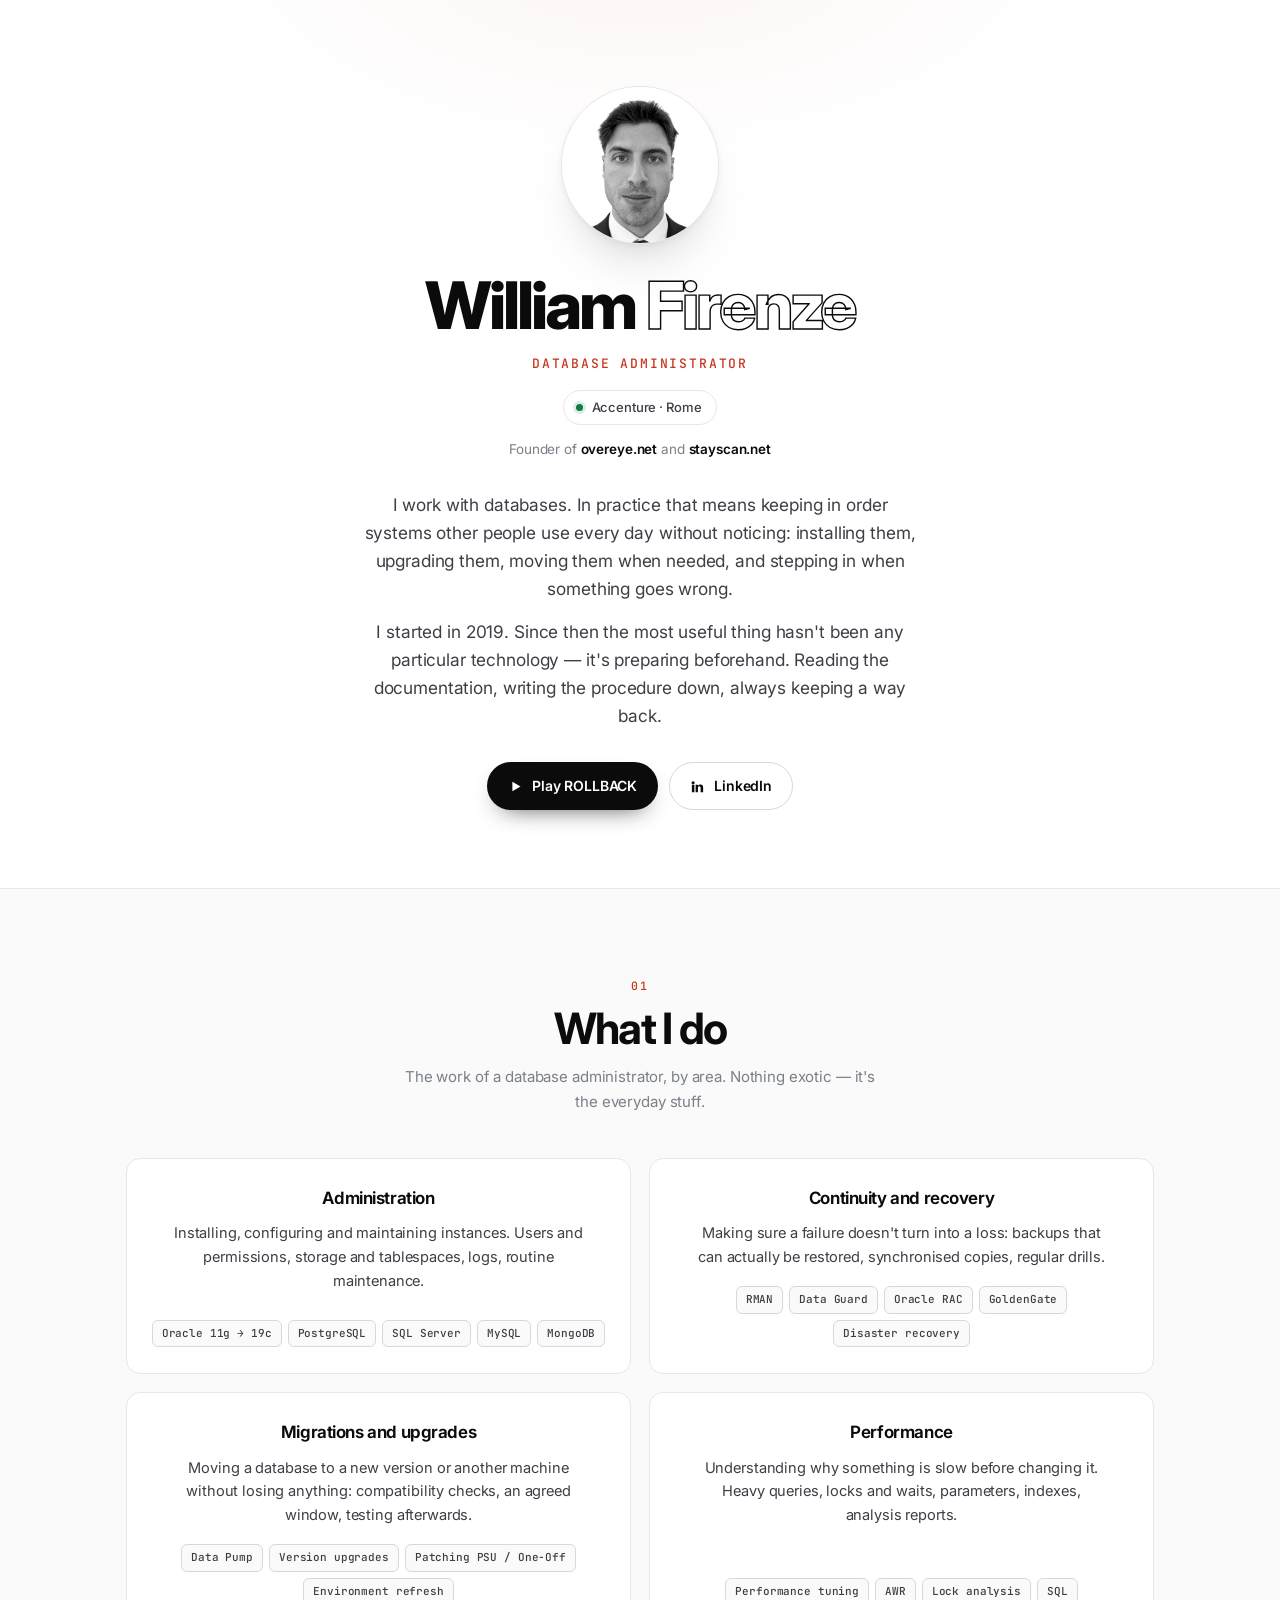
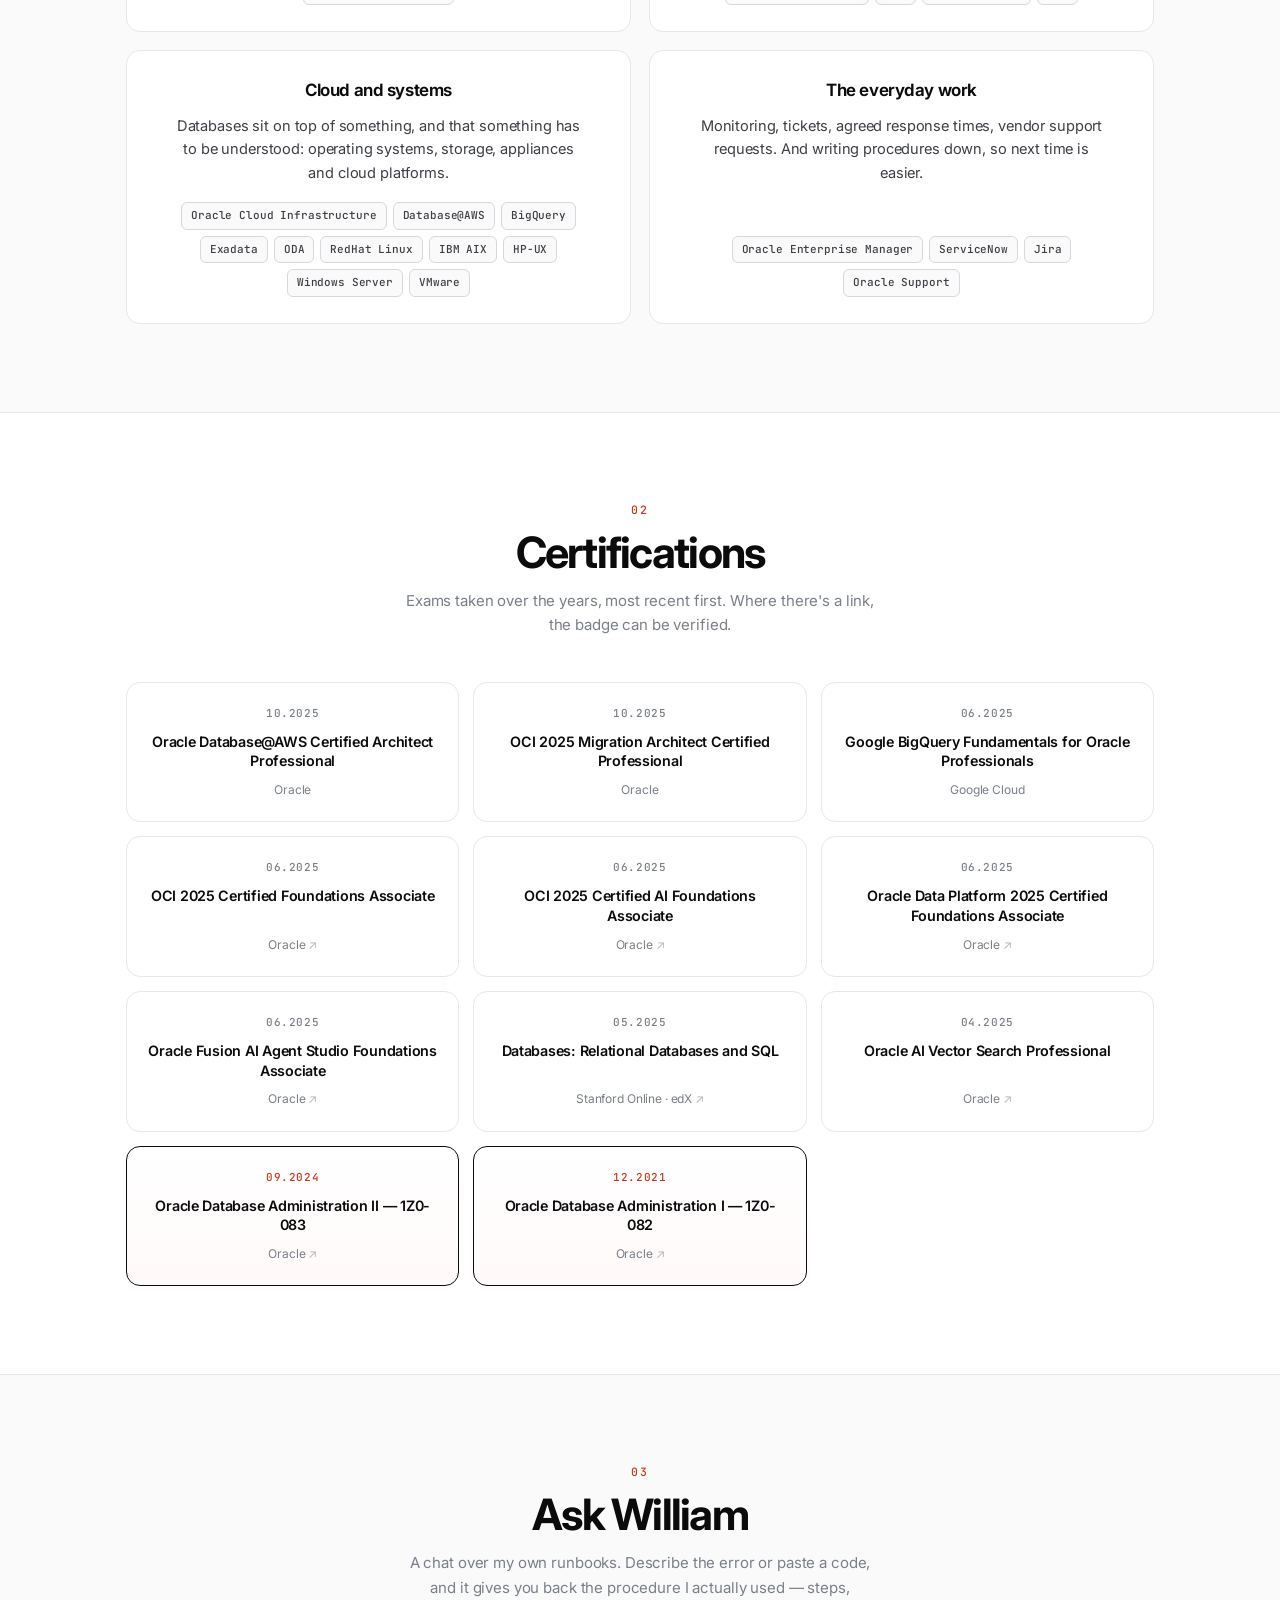
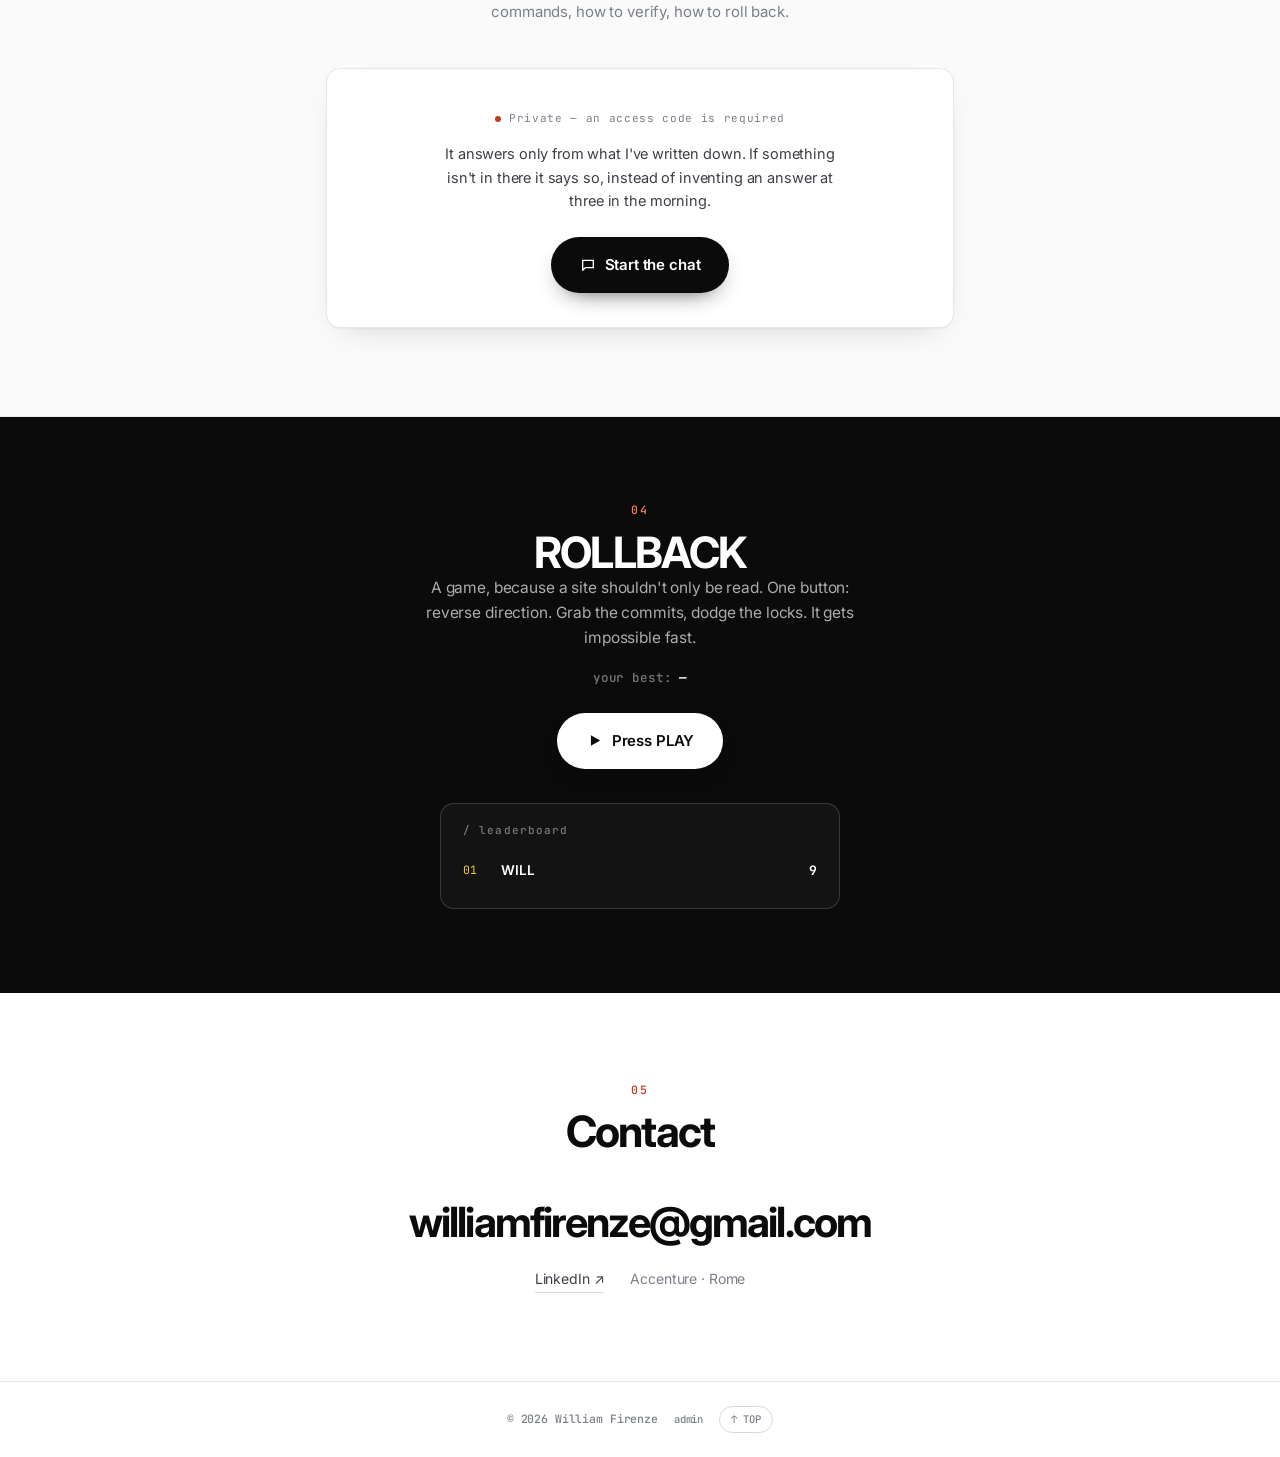
==== commit 0d45da2b: "chat" ====
--- a/index.html
+++ b/index.html
@@ -182,11 +182,33 @@
   </div>
 </section>
 
+<!-- ============ ASK WILLIAM ============ -->
+<section id="ask" class="sec sec--alt">
+  <div class="wrap wrap--narrow">
+    <div class="sec__head reveal">
+      <span class="sec__num mono">03</span>
+      <h2>Ask William</h2>
+      <p class="sec__sub">A chat over my own runbooks. Describe the error or paste a code, and it gives you back the procedure I actually used — steps, commands, how to verify, how to roll back.</p>
+    </div>
+
+    <div class="ask reveal">
+      <div class="ask__body">
+        <p class="ask__line"><span class="ask__dot"></span>Private — an access code is required</p>
+        <p class="ask__note">It answers only from what I've written down. If something isn't in there it says so, instead of inventing an answer at three in the morning.</p>
+        <a class="btn btn--play btn--big" href="chat.html">
+          <svg viewBox="0 0 24 24" width="16" height="16" aria-hidden="true"><path d="M4 5h16v11H8l-4 4z" stroke="currentColor" stroke-width="2" fill="none" stroke-linejoin="round"/></svg>
+          <span>Start the chat</span>
+        </a>
+      </div>
+    </div>
+  </div>
+</section>
+
 <!-- ============ ROLLBACK ============ -->
 <section class="sec sec--game">
   <div class="wrap wrap--narrow">
     <div class="reveal">
-      <span class="sec__num mono">03</span>
+      <span class="sec__num mono">04</span>
       <h2 class="game-title">ROLLBACK</h2>
       <p class="game-desc">A game, because a site shouldn't only be read. One button: reverse direction. Grab the commits, dodge the locks. It gets impossible fast.</p>
       <p class="game-best mono">your best: <b id="teaserBest">—</b></p>
@@ -207,7 +229,7 @@
 <section id="contact" class="sec">
   <div class="wrap wrap--narrow">
     <div class="sec__head reveal">
-      <span class="sec__num mono">04</span>
+      <span class="sec__num mono">05</span>
       <h2>Contact</h2>
     </div>
     <div class="contact reveal">
@@ -225,6 +247,7 @@
 <footer class="foot">
   <div class="wrap foot__inner">
     <span class="mono">© <span id="year">2026</span> William Firenze</span>
+    <a class="foot__adm mono" href="admin.html">admin</a>
     <button class="foot__top mono" data-scroll-top type="button">↑ TOP</button>
   </div>
 </footer>
--- a/assets/css/style.css
+++ b/assets/css/style.css
@@ -366,3 +366,19 @@
   .g-final b{ font-size:2.4rem; }
   .g-card h3{ font-size:2rem; }
 }
+
+/* ---------- Ask William (home) ---------- */
+.ask{
+  background:#fff; border:1px solid var(--line); border-radius:var(--r);
+  padding:34px 28px; box-shadow:var(--shadow);
+}
+.ask__line{
+  display:inline-flex; align-items:center; gap:8px; font-family:var(--mono);
+  font-size:11px; letter-spacing:.06em; color:var(--ink-3); margin:0 0 14px;
+}
+.ask__dot{ width:6px; height:6px; border-radius:50%; background:var(--accent); }
+.ask__note{ font-size:14.5px; color:var(--ink-2); max-width:46ch; margin:0 auto 24px; }
+.foot__adm{
+  font-size:10.5px; color:var(--ink-3); border-bottom:1px solid transparent; transition:.2s;
+}
+.foot__adm:hover{ color:var(--ink); border-bottom-color:var(--line-2); }
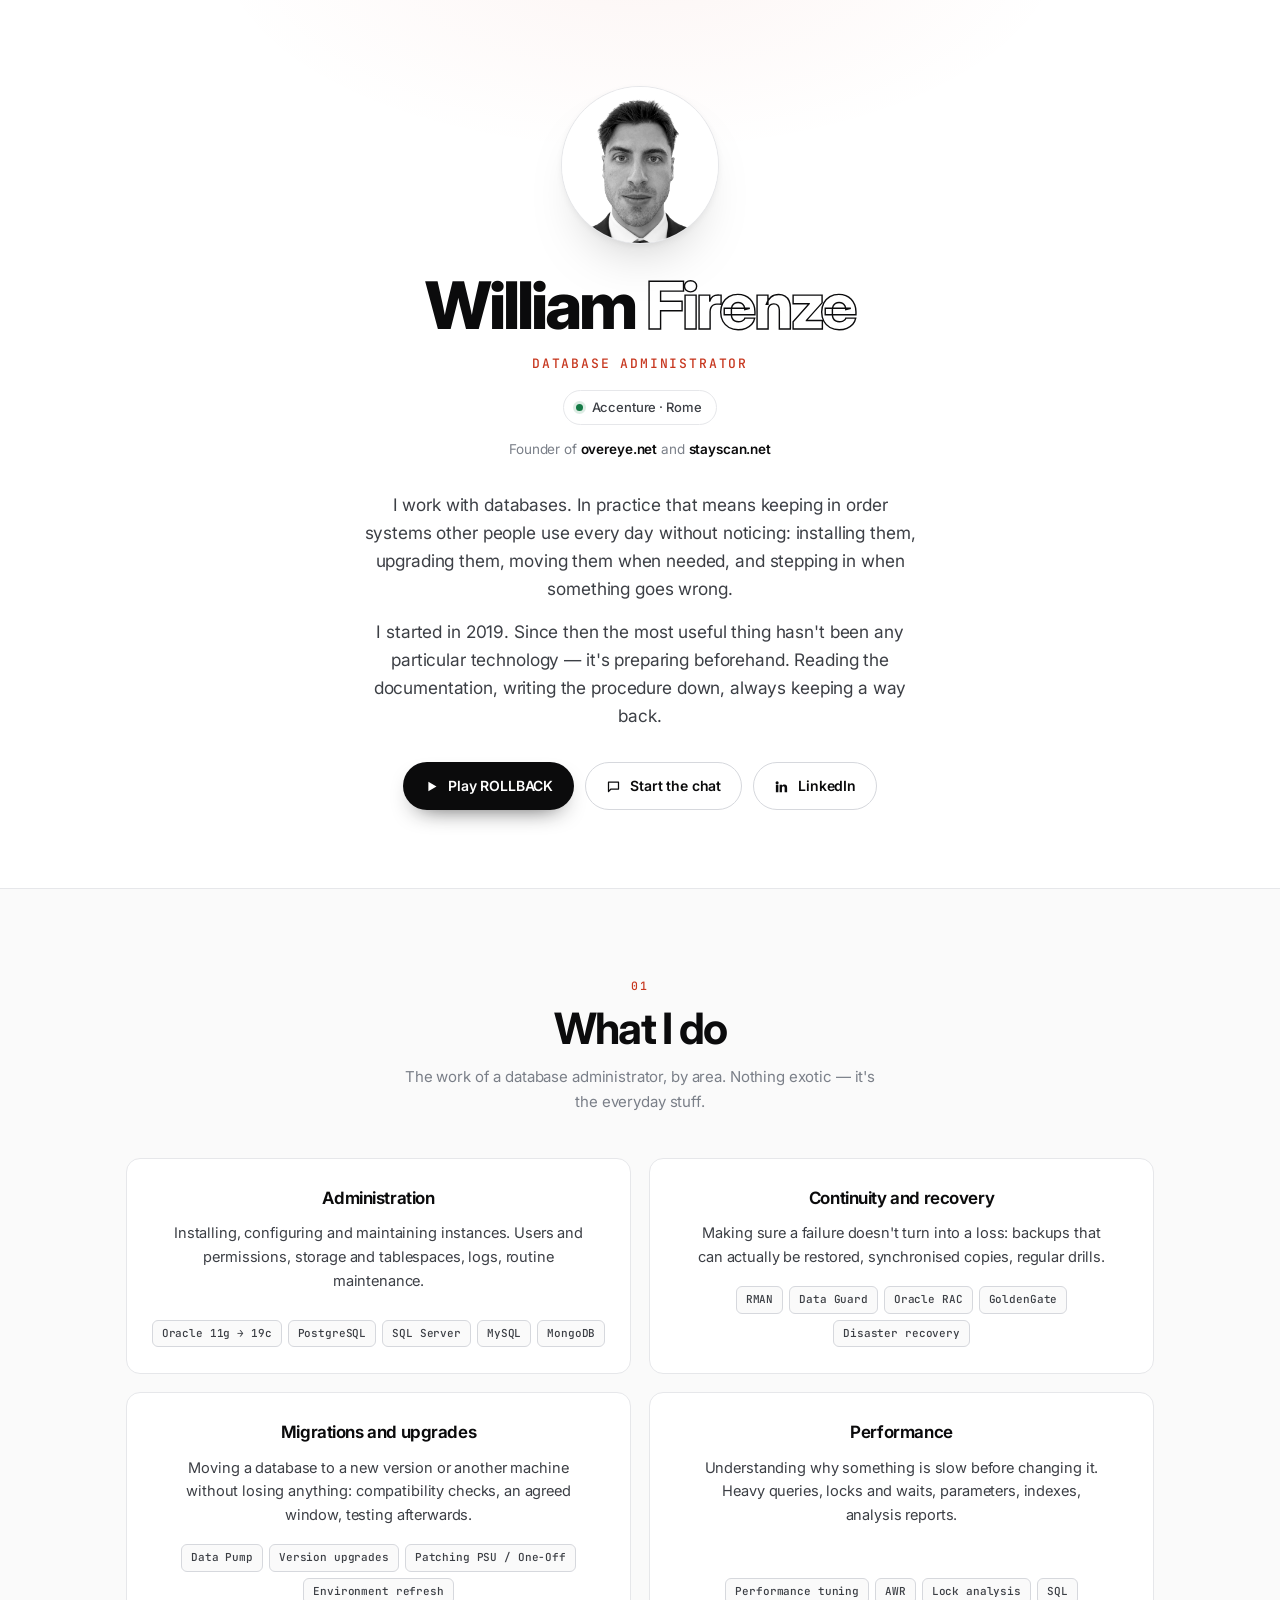
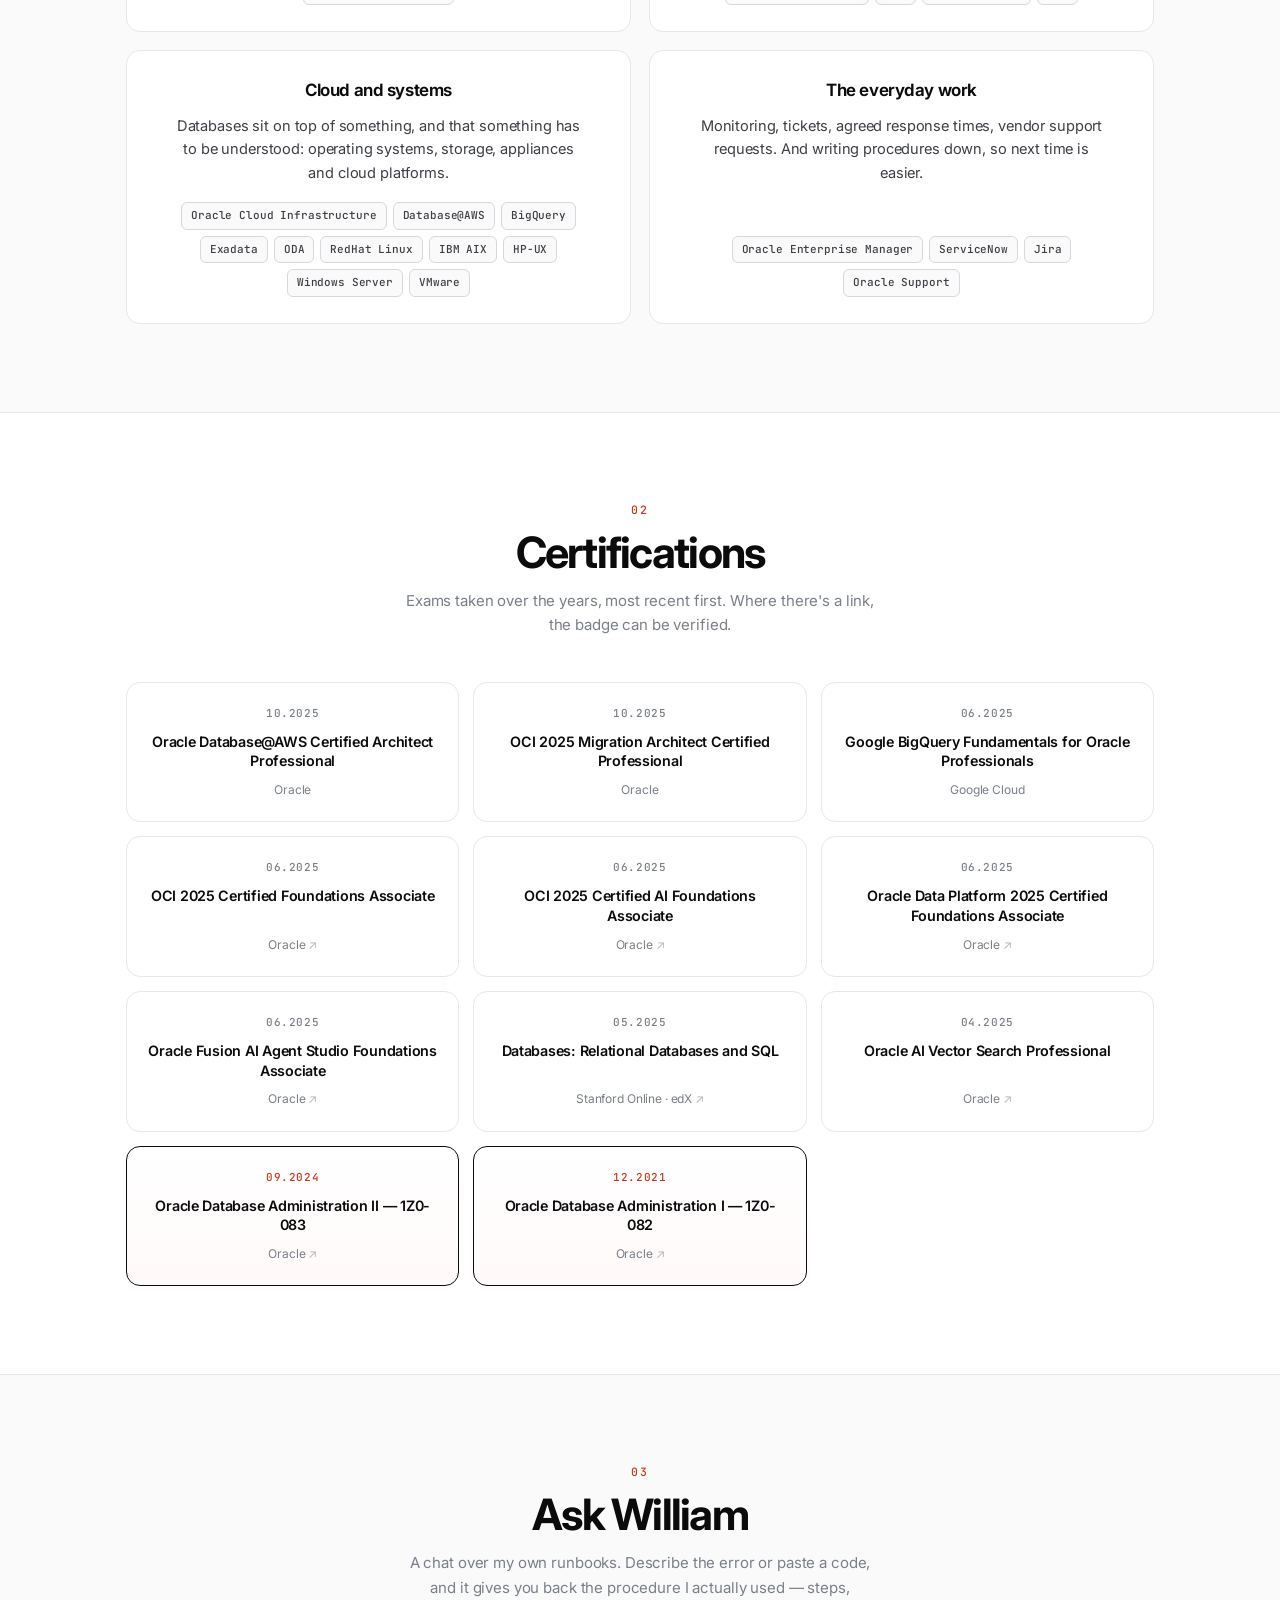
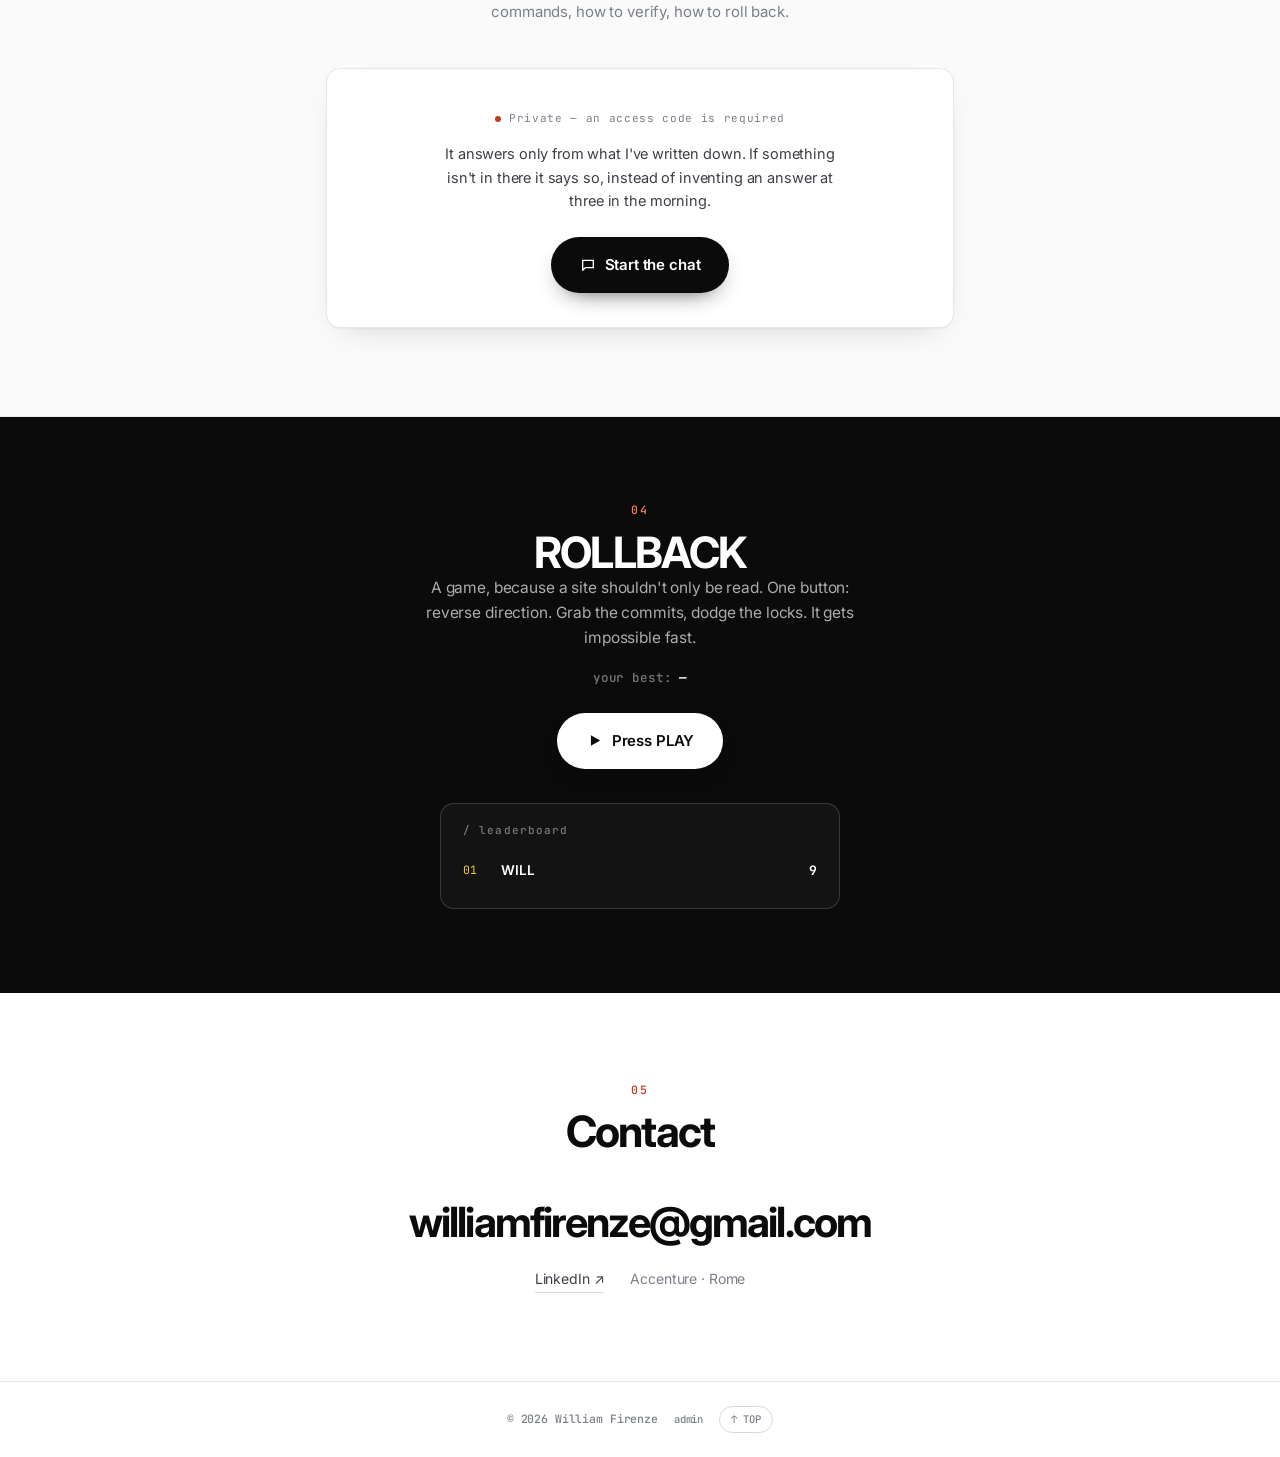
==== commit 52fc4fe7: "new chat" ====
--- a/index.html
+++ b/index.html
@@ -56,6 +56,10 @@
         <svg viewBox="0 0 24 24" width="15" height="15" aria-hidden="true"><path d="M7 4.5v15l13-7.5z" fill="currentColor"/></svg>
         <span>Play ROLLBACK</span>
       </button>
+      <a class="btn btn--ghost" href="chat/">
+        <svg viewBox="0 0 24 24" width="15" height="15" aria-hidden="true"><path d="M4 5h16v11H8l-4 4z" stroke="currentColor" stroke-width="2" fill="none" stroke-linejoin="round"/></svg>
+        <span>Start the chat</span>
+      </a>
       <a class="btn btn--ghost" href="https://www.linkedin.com/in/william-firenze" target="_blank" rel="noopener">
         <svg viewBox="0 0 24 24" width="15" height="15" aria-hidden="true"><path fill="currentColor" d="M4.98 3.5a2.5 2.5 0 1 1 0 5 2.5 2.5 0 0 1 0-5zM3 9h4v12H3zM9 9h3.8v1.7h.05c.53-.95 1.83-1.95 3.77-1.95C20.4 8.75 21 11.1 21 14.2V21h-4v-6c0-1.43-.03-3.27-2-3.27-2 0-2.3 1.56-2.3 3.17V21H9z"/></svg>
         <span>LinkedIn</span>
@@ -195,7 +199,7 @@
       <div class="ask__body">
         <p class="ask__line"><span class="ask__dot"></span>Private — an access code is required</p>
         <p class="ask__note">It answers only from what I've written down. If something isn't in there it says so, instead of inventing an answer at three in the morning.</p>
-        <a class="btn btn--play btn--big" href="chat.html">
+        <a class="btn btn--play btn--big" href="chat/">
           <svg viewBox="0 0 24 24" width="16" height="16" aria-hidden="true"><path d="M4 5h16v11H8l-4 4z" stroke="currentColor" stroke-width="2" fill="none" stroke-linejoin="round"/></svg>
           <span>Start the chat</span>
         </a>
@@ -247,7 +251,7 @@
 <footer class="foot">
   <div class="wrap foot__inner">
     <span class="mono">© <span id="year">2026</span> William Firenze</span>
-    <a class="foot__adm mono" href="admin.html">admin</a>
+    <a class="foot__adm mono" href="admin/">admin</a>
     <button class="foot__top mono" data-scroll-top type="button">↑ TOP</button>
   </div>
 </footer>
